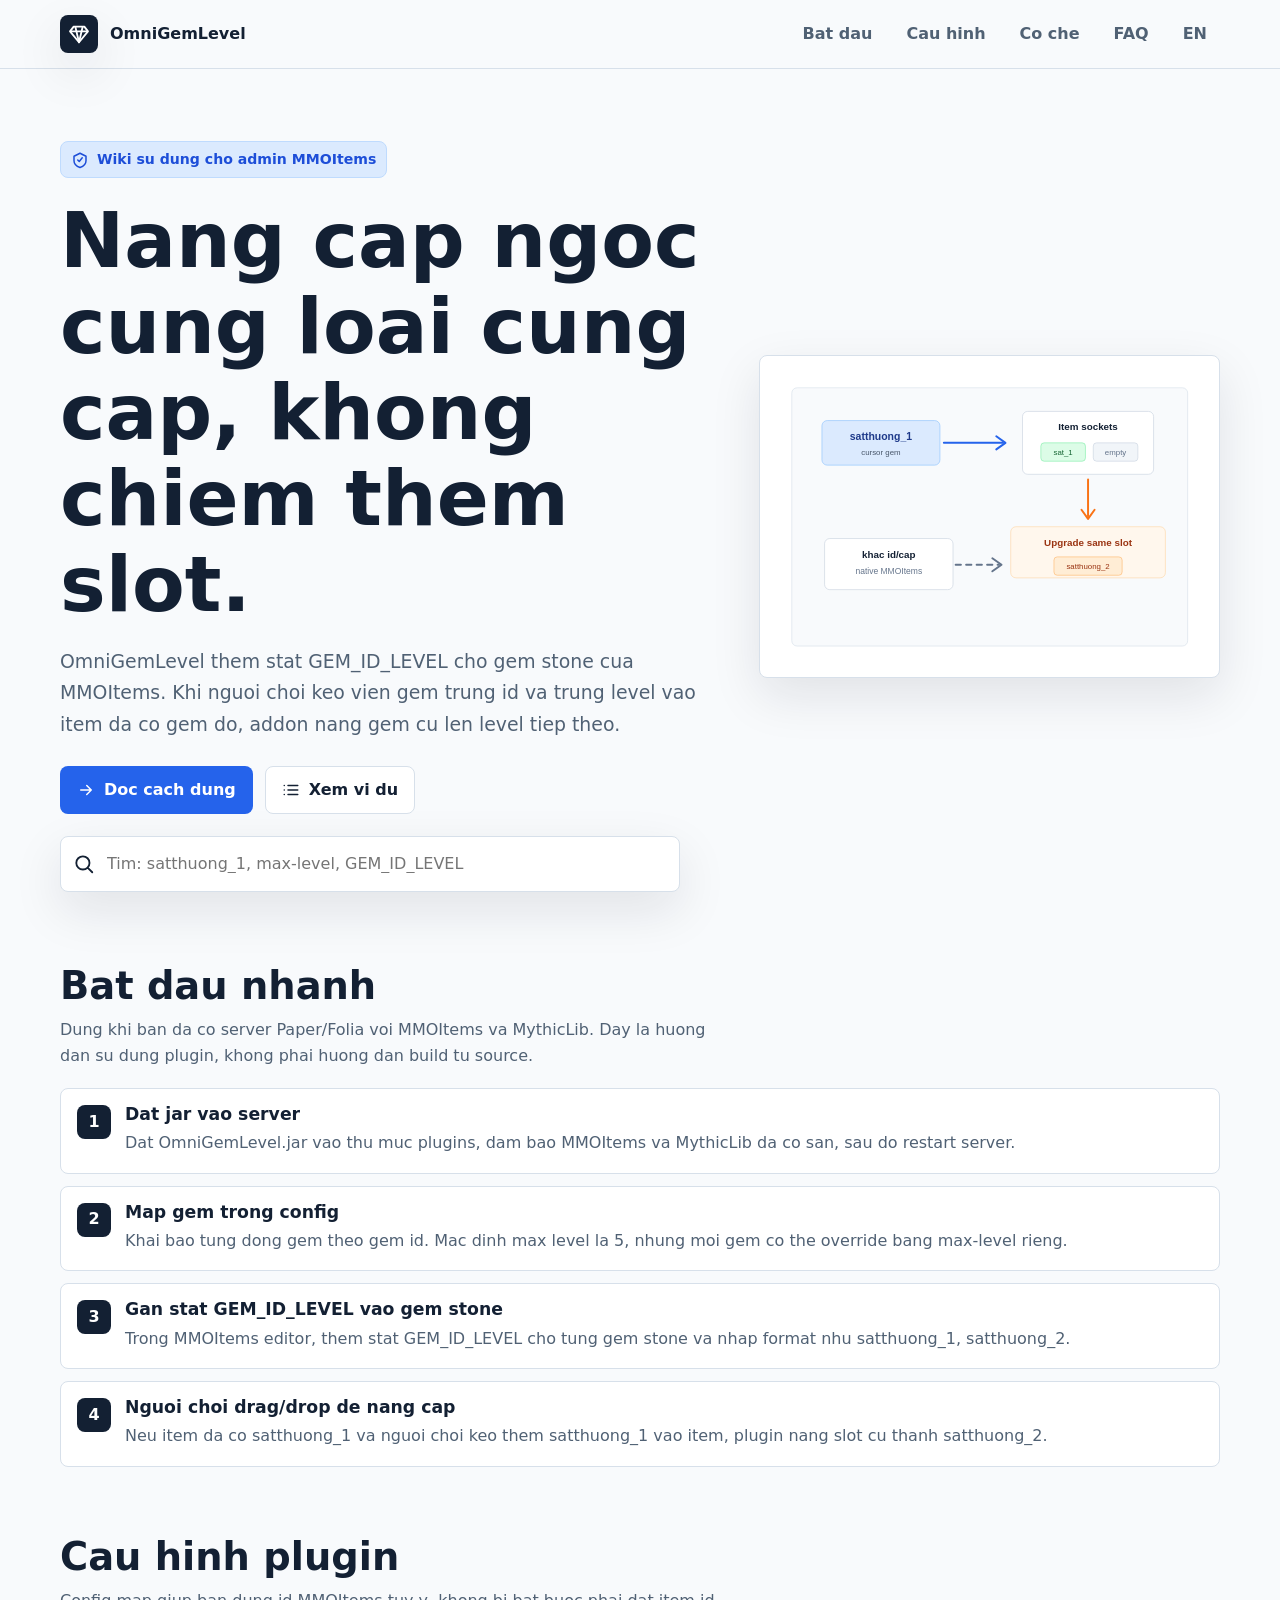
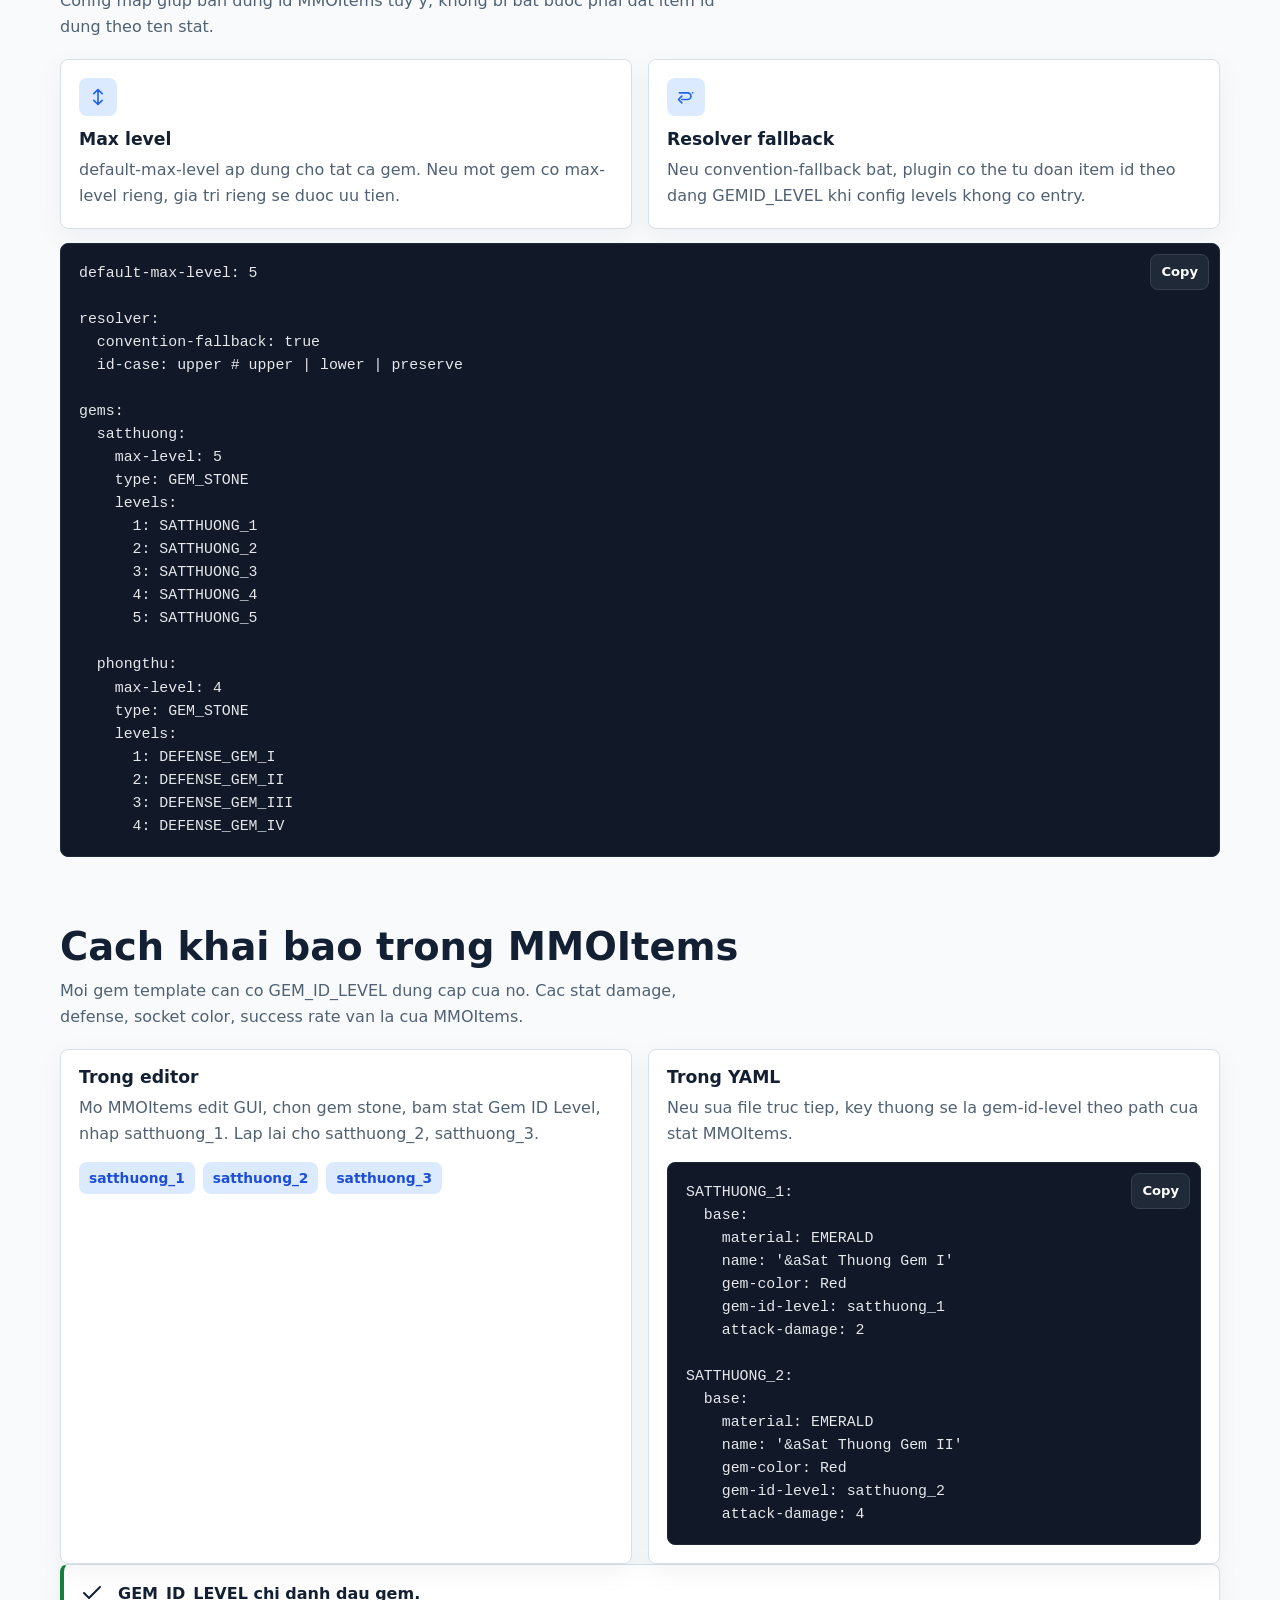
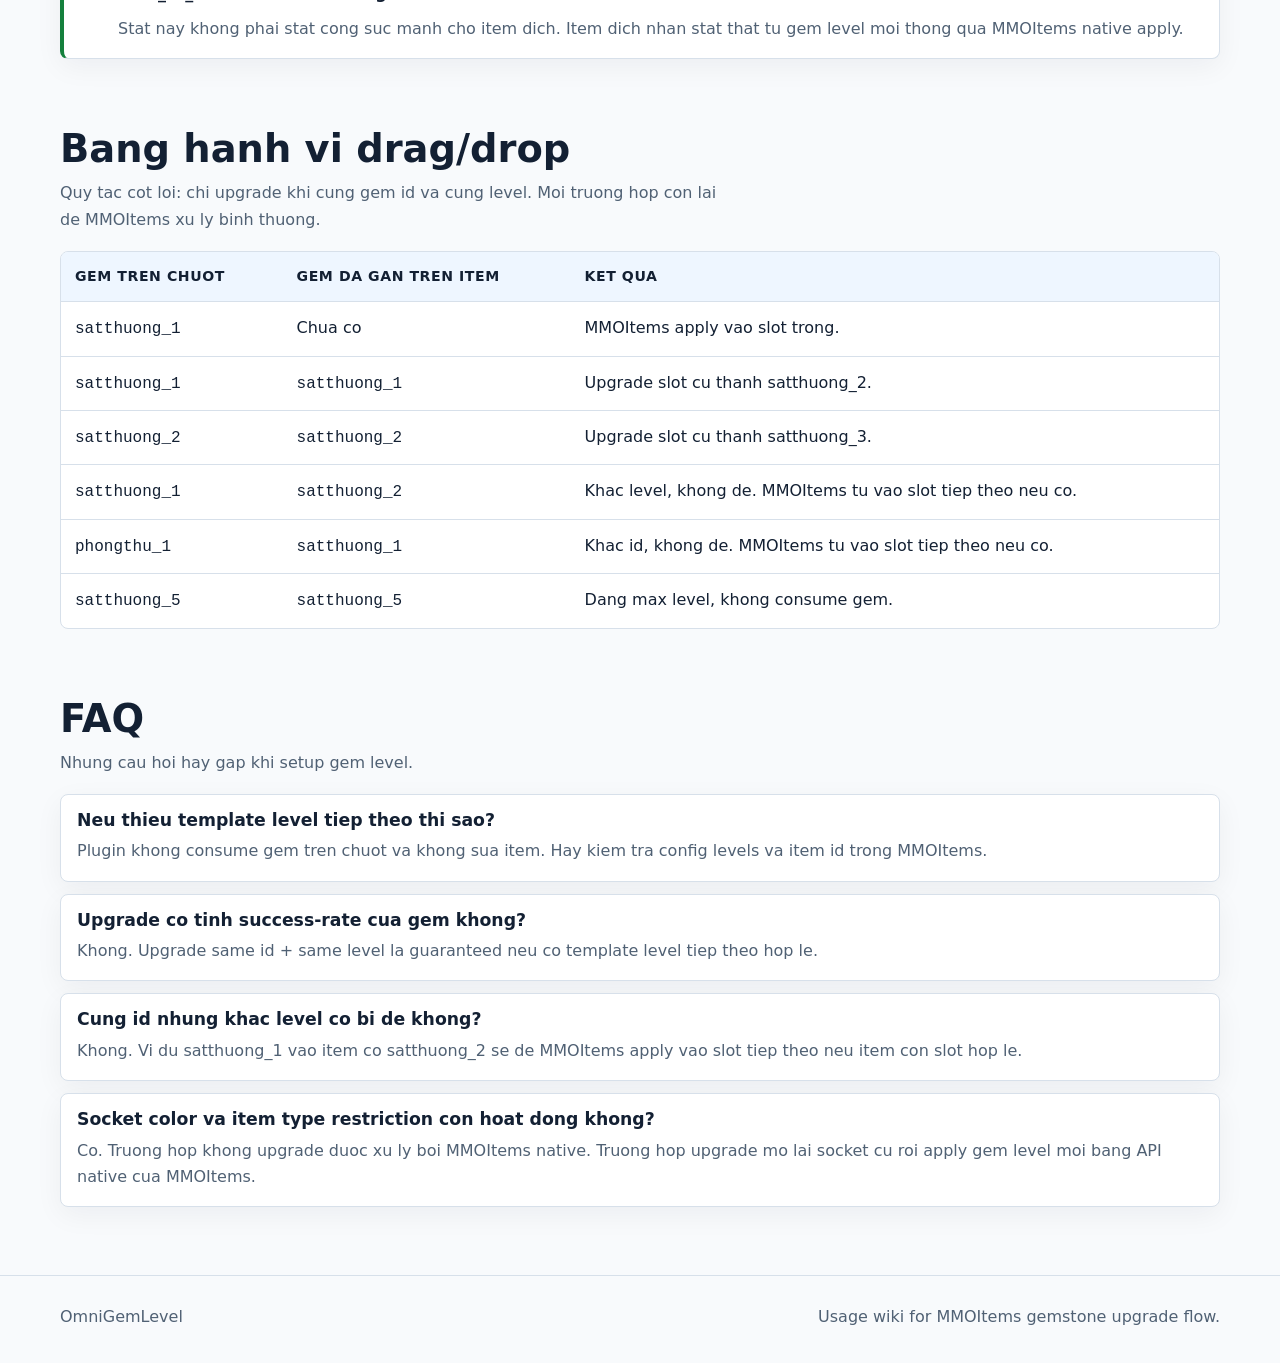
==== docs/index.html @ 292bdfc4 "feat: add omnigemlevel plugin wiki" ====
<!doctype html>
<html lang="vi">
<head>
  <meta charset="utf-8">
  <meta name="viewport" content="width=device-width, initial-scale=1">
  <title>OmniGemLevel Wiki</title>
  <meta name="description" content="Usage wiki for OmniGemLevel, an MMOItems gemstone level upgrade addon.">
  <style>
    :root {
      color-scheme: light;
      --bg: #f8fafc;
      --panel: #ffffff;
      --panel-soft: #eef6ff;
      --ink: #132033;
      --muted: #506174;
      --line: #d7e0ea;
      --primary: #2563eb;
      --primary-soft: #dbeafe;
      --accent: #f97316;
      --ok: #15803d;
      --warn: #b45309;
      --code-bg: #111827;
      --code-ink: #e5e7eb;
      --shadow: 0 18px 50px rgba(15, 23, 42, 0.10);
      --radius: 8px;
    }

    * {
      box-sizing: border-box;
    }

    html {
      scroll-behavior: smooth;
    }

    body {
      margin: 0;
      background: var(--bg);
      color: var(--ink);
      font-family: "Segoe UI", "Noto Sans", system-ui, -apple-system, sans-serif;
      font-size: 16px;
      line-height: 1.65;
    }

    a {
      color: var(--primary);
      text-decoration-thickness: 1px;
      text-underline-offset: 3px;
    }

    button,
    input {
      font: inherit;
    }

    button {
      cursor: pointer;
    }

    .skip-link {
      position: absolute;
      left: 16px;
      top: -80px;
      z-index: 10;
      padding: 10px 14px;
      border-radius: var(--radius);
      background: var(--ink);
      color: #fff;
      transition: top 180ms ease;
    }

    .skip-link:focus {
      top: 16px;
    }

    .shell {
      width: min(1160px, calc(100% - 32px));
      margin: 0 auto;
    }

    .topbar {
      position: sticky;
      top: 0;
      z-index: 5;
      background: rgba(248, 250, 252, 0.94);
      border-bottom: 1px solid var(--line);
      backdrop-filter: blur(12px);
    }

    .topbar-inner {
      min-height: 68px;
      display: flex;
      align-items: center;
      justify-content: space-between;
      gap: 16px;
    }

    .brand {
      display: inline-flex;
      align-items: center;
      gap: 12px;
      min-width: 0;
      font-weight: 800;
      letter-spacing: 0;
      color: var(--ink);
      text-decoration: none;
    }

    .brand-mark {
      width: 38px;
      height: 38px;
      border-radius: var(--radius);
      background: var(--ink);
      color: #fff;
      display: grid;
      place-items: center;
      box-shadow: var(--shadow);
      flex: 0 0 auto;
    }

    .brand span:last-child {
      white-space: nowrap;
      overflow: hidden;
      text-overflow: ellipsis;
    }

    .nav {
      display: flex;
      align-items: center;
      gap: 8px;
      flex-wrap: wrap;
      justify-content: flex-end;
    }

    .nav a,
    .lang-button {
      min-height: 44px;
      border: 1px solid transparent;
      border-radius: var(--radius);
      padding: 9px 12px;
      background: transparent;
      color: var(--muted);
      text-decoration: none;
      font-weight: 650;
      transition: background 180ms ease, border-color 180ms ease, color 180ms ease;
    }

    .nav a:hover,
    .lang-button:hover,
    .nav a:focus-visible,
    .lang-button:focus-visible {
      background: var(--primary-soft);
      border-color: #bfdbfe;
      color: var(--primary);
      outline: none;
    }

    .hero {
      padding: 72px 0 38px;
    }

    .hero-grid {
      display: grid;
      grid-template-columns: minmax(0, 1.04fr) minmax(310px, 0.72fr);
      gap: 32px;
      align-items: center;
    }

    .eyebrow {
      display: inline-flex;
      align-items: center;
      gap: 8px;
      padding: 6px 10px;
      border: 1px solid #bfdbfe;
      border-radius: var(--radius);
      background: var(--primary-soft);
      color: #1d4ed8;
      font-size: 0.88rem;
      font-weight: 750;
    }

    h1,
    h2,
    h3 {
      line-height: 1.12;
      margin: 0;
      letter-spacing: 0;
    }

    h1 {
      margin-top: 20px;
      max-width: 800px;
      font-size: clamp(2.4rem, 6vw, 5.6rem);
    }

    h2 {
      font-size: clamp(1.8rem, 3vw, 2.7rem);
    }

    h3 {
      font-size: 1.08rem;
    }

    .hero-copy {
      max-width: 700px;
      margin: 18px 0 0;
      color: var(--muted);
      font-size: clamp(1rem, 2vw, 1.18rem);
    }

    .hero-actions {
      display: flex;
      flex-wrap: wrap;
      gap: 12px;
      margin-top: 26px;
    }

    .button {
      min-height: 46px;
      display: inline-flex;
      align-items: center;
      justify-content: center;
      gap: 9px;
      padding: 10px 16px;
      border-radius: var(--radius);
      border: 1px solid transparent;
      font-weight: 800;
      text-decoration: none;
      transition: transform 180ms ease, border-color 180ms ease, background 180ms ease;
    }

    .button:hover,
    .button:focus-visible {
      transform: translateY(-1px);
      outline: none;
    }

    .button.primary {
      background: var(--primary);
      color: #fff;
    }

    .button.secondary {
      background: #fff;
      color: var(--ink);
      border-color: var(--line);
    }

    .visual-card {
      background: var(--panel);
      border: 1px solid var(--line);
      border-radius: var(--radius);
      box-shadow: var(--shadow);
      padding: 20px;
    }

    .diagram {
      width: 100%;
      height: auto;
      display: block;
    }

    .section {
      padding: 34px 0;
      scroll-margin-top: 92px;
    }

    .section-head {
      display: flex;
      justify-content: space-between;
      align-items: end;
      gap: 18px;
      margin-bottom: 18px;
    }

    .section-head p {
      max-width: 680px;
      margin: 10px 0 0;
      color: var(--muted);
    }

    .grid {
      display: grid;
      gap: 16px;
    }

    .grid.three {
      grid-template-columns: repeat(3, minmax(0, 1fr));
    }

    .grid.two {
      grid-template-columns: repeat(2, minmax(0, 1fr));
    }

    .card,
    .notice,
    .faq-item {
      background: var(--panel);
      border: 1px solid var(--line);
      border-radius: var(--radius);
      box-shadow: 0 8px 28px rgba(15, 23, 42, 0.05);
    }

    .card {
      padding: 18px;
    }

    .card .icon {
      width: 38px;
      height: 38px;
      border-radius: var(--radius);
      display: grid;
      place-items: center;
      background: var(--primary-soft);
      color: var(--primary);
      margin-bottom: 14px;
    }

    .card p,
    .faq-item p,
    .notice p {
      color: var(--muted);
      margin: 8px 0 0;
    }

    .notice {
      display: grid;
      grid-template-columns: auto 1fr;
      gap: 14px;
      padding: 16px;
      border-left: 4px solid var(--accent);
    }

    .notice.ok {
      border-left-color: var(--ok);
    }

    .code-block {
      position: relative;
      margin: 14px 0 0;
      border-radius: var(--radius);
      overflow: hidden;
      background: var(--code-bg);
      color: var(--code-ink);
      border: 1px solid #1f2937;
    }

    pre {
      margin: 0;
      padding: 18px;
      overflow: auto;
      font-size: 0.93rem;
      line-height: 1.55;
      tab-size: 2;
    }

    code {
      font-family: "Cascadia Code", "Consolas", monospace;
    }

    .copy-button {
      position: absolute;
      top: 10px;
      right: 10px;
      min-height: 36px;
      border: 1px solid #374151;
      border-radius: var(--radius);
      padding: 6px 10px;
      background: #1f2937;
      color: #fff;
      font-size: 0.82rem;
      font-weight: 750;
    }

    .steps {
      counter-reset: step;
      display: grid;
      gap: 12px;
    }

    .step {
      display: grid;
      grid-template-columns: auto 1fr;
      gap: 14px;
      padding: 16px;
      background: var(--panel);
      border: 1px solid var(--line);
      border-radius: var(--radius);
    }

    .step::before {
      counter-increment: step;
      content: counter(step);
      width: 34px;
      height: 34px;
      border-radius: var(--radius);
      display: grid;
      place-items: center;
      background: var(--ink);
      color: #fff;
      font-weight: 850;
    }

    .step p {
      margin: 6px 0 0;
      color: var(--muted);
    }

    .table-wrap {
      overflow-x: auto;
      border: 1px solid var(--line);
      border-radius: var(--radius);
      background: var(--panel);
    }

    table {
      width: 100%;
      border-collapse: collapse;
      min-width: 720px;
    }

    th,
    td {
      padding: 13px 14px;
      border-bottom: 1px solid var(--line);
      text-align: left;
      vertical-align: top;
    }

    th {
      background: var(--panel-soft);
      color: var(--ink);
      font-size: 0.88rem;
      text-transform: uppercase;
      letter-spacing: 0.04em;
    }

    tr:last-child td {
      border-bottom: 0;
    }

    .search-box {
      display: grid;
      grid-template-columns: auto 1fr;
      gap: 10px;
      align-items: center;
      background: var(--panel);
      border: 1px solid var(--line);
      border-radius: var(--radius);
      padding: 10px 12px;
      box-shadow: var(--shadow);
      margin-top: 22px;
      max-width: 620px;
    }

    .search-box input {
      width: 100%;
      border: 0;
      outline: none;
      min-height: 34px;
      color: var(--ink);
      background: transparent;
    }

    .faq-list {
      display: grid;
      gap: 12px;
    }

    .faq-item {
      padding: 16px;
    }

    .faq-item[hidden],
    .search-empty[hidden] {
      display: none;
    }

    .pill-row {
      display: flex;
      flex-wrap: wrap;
      gap: 8px;
      margin-top: 14px;
    }

    .pill {
      display: inline-flex;
      min-height: 32px;
      align-items: center;
      padding: 5px 10px;
      border-radius: var(--radius);
      background: var(--primary-soft);
      color: #1d4ed8;
      font-size: 0.86rem;
      font-weight: 750;
    }

    .footer {
      margin-top: 34px;
      padding: 28px 0 38px;
      color: var(--muted);
      border-top: 1px solid var(--line);
    }

    .footer-inner {
      display: flex;
      align-items: center;
      justify-content: space-between;
      gap: 16px;
      flex-wrap: wrap;
    }

    svg {
      flex: 0 0 auto;
    }

    @media (max-width: 900px) {
      .hero-grid,
      .grid.three,
      .grid.two {
        grid-template-columns: 1fr;
      }

      .topbar-inner {
        align-items: flex-start;
        flex-direction: column;
        padding: 14px 0;
      }

      .nav {
        justify-content: flex-start;
      }

      .hero {
        padding-top: 42px;
      }
    }

    @media (max-width: 560px) {
      .shell {
        width: min(100% - 22px, 1160px);
      }

      .nav a,
      .lang-button {
        padding: 8px 10px;
      }

      .hero-actions {
        flex-direction: column;
      }

      .button {
        width: 100%;
      }
    }

    @media (prefers-reduced-motion: reduce) {
      *,
      *::before,
      *::after {
        animation-duration: 0.01ms !important;
        animation-iteration-count: 1 !important;
        scroll-behavior: auto !important;
        transition-duration: 0.01ms !important;
      }
    }
  </style>
</head>
<body>
  <a href="#content" class="skip-link" data-i18n="skip">Bo qua dieu huong</a>

  <header class="topbar">
    <div class="shell topbar-inner">
      <a class="brand" href="#top" aria-label="OmniGemLevel home">
        <span class="brand-mark" aria-hidden="true">
          <svg width="22" height="22" viewBox="0 0 24 24" role="img" aria-label="Gem icon">
            <path d="M6.2 4h11.6l4 5.2L12 21 2.2 9.2 6.2 4Z" fill="none" stroke="currentColor" stroke-width="2" stroke-linejoin="round"/>
            <path d="M2.5 9.2h19M8 4l4 17 4-17" fill="none" stroke="currentColor" stroke-width="2" stroke-linejoin="round"/>
          </svg>
        </span>
        <span>OmniGemLevel</span>
      </a>
      <nav class="nav" aria-label="Primary">
        <a href="#quick-start" data-i18n="nav_quick">Bat dau</a>
        <a href="#config" data-i18n="nav_config">Cau hinh</a>
        <a href="#behavior" data-i18n="nav_behavior">Co che</a>
        <a href="#faq" data-i18n="nav_faq">FAQ</a>
        <button class="lang-button" type="button" id="langToggle" aria-label="Switch language">EN</button>
      </nav>
    </div>
  </header>

  <main id="content">
    <section class="hero" id="top">
      <div class="shell hero-grid">
        <div>
          <span class="eyebrow">
            <svg width="18" height="18" viewBox="0 0 24 24" aria-hidden="true">
              <path d="M12 3 4 7v6c0 5 3.5 7.5 8 9 4.5-1.5 8-4 8-9V7l-8-4Z" fill="none" stroke="currentColor" stroke-width="2" stroke-linejoin="round"/>
              <path d="m9 12 2 2 4-5" fill="none" stroke="currentColor" stroke-width="2" stroke-linecap="round" stroke-linejoin="round"/>
            </svg>
            <span data-i18n="eyebrow">Wiki su dung cho admin MMOItems</span>
          </span>
          <h1 data-i18n="hero_title">Nang cap ngoc cung loai cung cap, khong chiem them slot.</h1>
          <p class="hero-copy" data-i18n="hero_copy">OmniGemLevel them stat GEM_ID_LEVEL cho gem stone cua MMOItems. Khi nguoi choi keo vien gem trung id va trung level vao item da co gem do, addon nang gem cu len level tiep theo.</p>
          <div class="hero-actions">
            <a class="button primary" href="#quick-start">
              <svg width="18" height="18" viewBox="0 0 24 24" aria-hidden="true">
                <path d="M5 12h14M13 6l6 6-6 6" fill="none" stroke="currentColor" stroke-width="2" stroke-linecap="round" stroke-linejoin="round"/>
              </svg>
              <span data-i18n="cta_start">Doc cach dung</span>
            </a>
            <a class="button secondary" href="#examples">
              <svg width="18" height="18" viewBox="0 0 24 24" aria-hidden="true">
                <path d="M8 6h13M8 12h13M8 18h13M3 6h.01M3 12h.01M3 18h.01" fill="none" stroke="currentColor" stroke-width="2" stroke-linecap="round"/>
              </svg>
              <span data-i18n="cta_examples">Xem vi du</span>
            </a>
          </div>
          <label class="search-box" for="wikiSearch">
            <svg width="22" height="22" viewBox="0 0 24 24" aria-hidden="true">
              <path d="m21 21-4.3-4.3M10.8 18a7.2 7.2 0 1 1 0-14.4 7.2 7.2 0 0 1 0 14.4Z" fill="none" stroke="currentColor" stroke-width="2" stroke-linecap="round"/>
            </svg>
            <input id="wikiSearch" type="search" data-i18n-placeholder="search_placeholder" placeholder="Tim: satthuong_1, max-level, GEM_ID_LEVEL">
          </label>
        </div>
        <div class="visual-card" aria-label="Gem upgrade flow diagram">
          <svg class="diagram" viewBox="0 0 640 430" role="img" aria-labelledby="diagramTitle diagramDesc">
            <title id="diagramTitle">OmniGemLevel upgrade flow</title>
            <desc id="diagramDesc">A diagram showing same gem level upgrade and different gem occupying another socket.</desc>
            <rect x="18" y="18" width="604" height="394" rx="8" fill="#f8fafc" stroke="#d7e0ea"/>
            <rect x="64" y="68" width="180" height="68" rx="8" fill="#dbeafe" stroke="#93c5fd"/>
            <text x="154" y="98" text-anchor="middle" fill="#1e3a8a" font-family="Segoe UI, sans-serif" font-size="16" font-weight="700">satthuong_1</text>
            <text x="154" y="120" text-anchor="middle" fill="#475569" font-family="Segoe UI, sans-serif" font-size="12">cursor gem</text>
            <path d="M250 102h90" stroke="#2563eb" stroke-width="3" stroke-linecap="round"/>
            <path d="m330 92 14 10-14 10" fill="none" stroke="#2563eb" stroke-width="3" stroke-linecap="round" stroke-linejoin="round"/>
            <rect x="370" y="54" width="200" height="96" rx="8" fill="#fff" stroke="#cbd5e1"/>
            <text x="470" y="82" text-anchor="middle" fill="#132033" font-family="Segoe UI, sans-serif" font-size="15" font-weight="700">Item sockets</text>
            <rect x="398" y="102" width="68" height="28" rx="5" fill="#dcfce7" stroke="#86efac"/>
            <text x="432" y="121" text-anchor="middle" fill="#166534" font-family="Segoe UI, sans-serif" font-size="12">sat_1</text>
            <rect x="478" y="102" width="68" height="28" rx="5" fill="#f1f5f9" stroke="#cbd5e1"/>
            <text x="512" y="121" text-anchor="middle" fill="#64748b" font-family="Segoe UI, sans-serif" font-size="12">empty</text>
            <path d="M470 158v56" stroke="#f97316" stroke-width="3" stroke-linecap="round"/>
            <path d="m460 204 10 14 10-14" fill="none" stroke="#f97316" stroke-width="3" stroke-linecap="round" stroke-linejoin="round"/>
            <rect x="352" y="230" width="236" height="78" rx="8" fill="#fff7ed" stroke="#fed7aa"/>
            <text x="470" y="260" text-anchor="middle" fill="#9a3412" font-family="Segoe UI, sans-serif" font-size="15" font-weight="700">Upgrade same slot</text>
            <rect x="418" y="276" width="104" height="28" rx="5" fill="#ffedd5" stroke="#fdba74"/>
            <text x="470" y="295" text-anchor="middle" fill="#9a3412" font-family="Segoe UI, sans-serif" font-size="12">satthuong_2</text>
            <rect x="68" y="248" width="196" height="78" rx="8" fill="#fff" stroke="#cbd5e1"/>
            <text x="166" y="278" text-anchor="middle" fill="#132033" font-family="Segoe UI, sans-serif" font-size="15" font-weight="700">khac id/cap</text>
            <text x="166" y="302" text-anchor="middle" fill="#64748b" font-family="Segoe UI, sans-serif" font-size="13">native MMOItems</text>
            <path d="M268 288h66" stroke="#64748b" stroke-width="3" stroke-linecap="round" stroke-dasharray="8 8"/>
            <path d="m324 278 14 10-14 10" fill="none" stroke="#64748b" stroke-width="3" stroke-linecap="round" stroke-linejoin="round"/>
          </svg>
        </div>
      </div>
    </section>

    <section class="section" id="quick-start">
      <div class="shell">
        <div class="section-head">
          <div>
            <h2 data-i18n="quick_title">Bat dau nhanh</h2>
            <p data-i18n="quick_copy">Dung khi ban da co server Paper/Folia voi MMOItems va MythicLib. Day la huong dan su dung plugin, khong phai huong dan build tu source.</p>
          </div>
        </div>
        <div class="steps">
          <div class="step search-item" data-search="install jar plugin plugins folder mmoitems mythiclib restart">
            <div>
              <h3 data-i18n="step_1_title">Dat jar vao server</h3>
              <p data-i18n="step_1_copy">Dat OmniGemLevel.jar vao thu muc plugins, dam bao MMOItems va MythicLib da co san, sau do restart server.</p>
            </div>
          </div>
          <div class="step search-item" data-search="configure config max level map satthuong levels">
            <div>
              <h3 data-i18n="step_2_title">Map gem trong config</h3>
              <p data-i18n="step_2_copy">Khai bao tung dong gem theo gem id. Mac dinh max level la 5, nhung moi gem co the override bang max-level rieng.</p>
            </div>
          </div>
          <div class="step search-item" data-search="mmoitems edit gem_id_level stat satthuong_1">
            <div>
              <h3 data-i18n="step_3_title">Gan stat GEM_ID_LEVEL vao gem stone</h3>
              <p data-i18n="step_3_copy">Trong MMOItems editor, them stat GEM_ID_LEVEL cho tung gem stone va nhap format nhu satthuong_1, satthuong_2.</p>
            </div>
          </div>
          <div class="step search-item" data-search="drag drop upgrade same id same level slot">
            <div>
              <h3 data-i18n="step_4_title">Nguoi choi drag/drop de nang cap</h3>
              <p data-i18n="step_4_copy">Neu item da co satthuong_1 va nguoi choi keo them satthuong_1 vao item, plugin nang slot cu thanh satthuong_2.</p>
            </div>
          </div>
        </div>
      </div>
    </section>

    <section class="section" id="config">
      <div class="shell">
        <div class="section-head">
          <div>
            <h2 data-i18n="config_title">Cau hinh plugin</h2>
            <p data-i18n="config_copy">Config map giup ban dung id MMOItems tuy y, khong bi bat buoc phai dat item id dung theo ten stat.</p>
          </div>
        </div>
        <div class="grid two">
          <div class="card search-item" data-search="default max level max-level override">
            <span class="icon" aria-hidden="true">
              <svg width="20" height="20" viewBox="0 0 24 24">
                <path d="M12 3v18M7 8l5-5 5 5M7 16l5 5 5-5" fill="none" stroke="currentColor" stroke-width="2" stroke-linecap="round" stroke-linejoin="round"/>
              </svg>
            </span>
            <h3 data-i18n="config_card_1_title">Max level</h3>
            <p data-i18n="config_card_1_copy">default-max-level ap dung cho tat ca gem. Neu mot gem co max-level rieng, gia tri rieng se duoc uu tien.</p>
          </div>
          <div class="card search-item" data-search="resolver convention fallback id-case upper lower preserve">
            <span class="icon" aria-hidden="true">
              <svg width="20" height="20" viewBox="0 0 24 24">
                <path d="M4 7h10a4 4 0 0 1 0 8H7M7 11l-4 4 4 4M20 7h.01" fill="none" stroke="currentColor" stroke-width="2" stroke-linecap="round" stroke-linejoin="round"/>
              </svg>
            </span>
            <h3 data-i18n="config_card_2_title">Resolver fallback</h3>
            <p data-i18n="config_card_2_copy">Neu convention-fallback bat, plugin co the tu doan item id theo dang GEMID_LEVEL khi config levels khong co entry.</p>
          </div>
        </div>
        <div class="code-block" id="examples">
          <button class="copy-button" type="button" data-copy="configExample" data-i18n="copy">Copy</button>
          <pre><code id="configExample">default-max-level: 5

resolver:
  convention-fallback: true
  id-case: upper # upper | lower | preserve

gems:
  satthuong:
    max-level: 5
    type: GEM_STONE
    levels:
      1: SATTHUONG_1
      2: SATTHUONG_2
      3: SATTHUONG_3
      4: SATTHUONG_4
      5: SATTHUONG_5

  phongthu:
    max-level: 4
    type: GEM_STONE
    levels:
      1: DEFENSE_GEM_I
      2: DEFENSE_GEM_II
      3: DEFENSE_GEM_III
      4: DEFENSE_GEM_IV</code></pre>
        </div>
      </div>
    </section>

    <section class="section" id="mmoitems">
      <div class="shell">
        <div class="section-head">
          <div>
            <h2 data-i18n="mi_title">Cach khai bao trong MMOItems</h2>
            <p data-i18n="mi_copy">Moi gem template can co GEM_ID_LEVEL dung cap cua no. Cac stat damage, defense, socket color, success rate van la cua MMOItems.</p>
          </div>
        </div>
        <div class="grid two">
          <div class="card search-item" data-search="gem_id_level mmoitems editor satthuong_1">
            <h3 data-i18n="mi_editor_title">Trong editor</h3>
            <p data-i18n="mi_editor_copy">Mo MMOItems edit GUI, chon gem stone, bam stat Gem ID Level, nhap satthuong_1. Lap lai cho satthuong_2, satthuong_3.</p>
            <div class="pill-row">
              <span class="pill">satthuong_1</span>
              <span class="pill">satthuong_2</span>
              <span class="pill">satthuong_3</span>
            </div>
          </div>
          <div class="card search-item" data-search="yaml gem-id-level examples">
            <h3 data-i18n="mi_yaml_title">Trong YAML</h3>
            <p data-i18n="mi_yaml_copy">Neu sua file truc tiep, key thuong se la gem-id-level theo path cua stat MMOItems.</p>
            <div class="code-block">
              <button class="copy-button" type="button" data-copy="yamlExample" data-i18n="copy">Copy</button>
              <pre><code id="yamlExample">SATTHUONG_1:
  base:
    material: EMERALD
    name: '&aSat Thuong Gem I'
    gem-color: Red
    gem-id-level: satthuong_1
    attack-damage: 2

SATTHUONG_2:
  base:
    material: EMERALD
    name: '&aSat Thuong Gem II'
    gem-color: Red
    gem-id-level: satthuong_2
    attack-damage: 4</code></pre>
            </div>
          </div>
        </div>
        <div class="notice ok search-item" data-search="gemstonestat not merge gem_id_level target item">
          <svg width="24" height="24" viewBox="0 0 24 24" aria-hidden="true">
            <path d="M20 6 9 17l-5-5" fill="none" stroke="currentColor" stroke-width="2" stroke-linecap="round" stroke-linejoin="round"/>
          </svg>
          <div>
            <strong data-i18n="mi_notice_title">GEM_ID_LEVEL chi danh dau gem.</strong>
            <p data-i18n="mi_notice_copy">Stat nay khong phai stat cong suc manh cho item dich. Item dich nhan stat that tu gem level moi thong qua MMOItems native apply.</p>
          </div>
        </div>
      </div>
    </section>

    <section class="section" id="behavior">
      <div class="shell">
        <div class="section-head">
          <div>
            <h2 data-i18n="behavior_title">Bang hanh vi drag/drop</h2>
            <p data-i18n="behavior_copy">Quy tac cot loi: chi upgrade khi cung gem id va cung level. Moi truong hop con lai de MMOItems xu ly binh thuong.</p>
          </div>
        </div>
        <div class="table-wrap search-item" data-search="behavior matrix same id same level different level different id">
          <table>
            <thead>
              <tr>
                <th data-i18n="table_cursor">Gem tren chuot</th>
                <th data-i18n="table_target">Gem da gan tren item</th>
                <th data-i18n="table_result">Ket qua</th>
              </tr>
            </thead>
            <tbody>
              <tr>
                <td><code>satthuong_1</code></td>
                <td data-i18n="table_empty">Chua co</td>
                <td data-i18n="table_native">MMOItems apply vao slot trong.</td>
              </tr>
              <tr>
                <td><code>satthuong_1</code></td>
                <td><code>satthuong_1</code></td>
                <td data-i18n="table_upgrade_2">Upgrade slot cu thanh satthuong_2.</td>
              </tr>
              <tr>
                <td><code>satthuong_2</code></td>
                <td><code>satthuong_2</code></td>
                <td data-i18n="table_upgrade_3">Upgrade slot cu thanh satthuong_3.</td>
              </tr>
              <tr>
                <td><code>satthuong_1</code></td>
                <td><code>satthuong_2</code></td>
                <td data-i18n="table_next_slot">Khac level, khong de. MMOItems tu vao slot tiep theo neu co.</td>
              </tr>
              <tr>
                <td><code>phongthu_1</code></td>
                <td><code>satthuong_1</code></td>
                <td data-i18n="table_diff_id">Khac id, khong de. MMOItems tu vao slot tiep theo neu co.</td>
              </tr>
              <tr>
                <td><code>satthuong_5</code></td>
                <td><code>satthuong_5</code></td>
                <td data-i18n="table_max">Dang max level, khong consume gem.</td>
              </tr>
            </tbody>
          </table>
        </div>
      </div>
    </section>

    <section class="section" id="faq">
      <div class="shell">
        <div class="section-head">
          <div>
            <h2 data-i18n="faq_title">FAQ</h2>
            <p data-i18n="faq_copy">Nhung cau hoi hay gap khi setup gem level.</p>
          </div>
        </div>
        <div class="faq-list" id="faqList">
          <article class="faq-item search-item" data-search="does it consume gem max missing template">
            <h3 data-i18n="faq_1_q">Neu thieu template level tiep theo thi sao?</h3>
            <p data-i18n="faq_1_a">Plugin khong consume gem tren chuot va khong sua item. Hay kiem tra config levels va item id trong MMOItems.</p>
          </article>
          <article class="faq-item search-item" data-search="success rate guaranteed upgrade">
            <h3 data-i18n="faq_2_q">Upgrade co tinh success-rate cua gem khong?</h3>
            <p data-i18n="faq_2_a">Khong. Upgrade same id + same level la guaranteed neu co template level tiep theo hop le.</p>
          </article>
          <article class="faq-item search-item" data-search="different level same id next slot">
            <h3 data-i18n="faq_3_q">Cung id nhung khac level co bi de khong?</h3>
            <p data-i18n="faq_3_a">Khong. Vi du satthuong_1 vao item co satthuong_2 se de MMOItems apply vao slot tiep theo neu item con slot hop le.</p>
          </article>
          <article class="faq-item search-item" data-search="socket color restrictions mmoitems native">
            <h3 data-i18n="faq_4_q">Socket color va item type restriction con hoat dong khong?</h3>
            <p data-i18n="faq_4_a">Co. Truong hop khong upgrade duoc xu ly boi MMOItems native. Truong hop upgrade mo lai socket cu roi apply gem level moi bang API native cua MMOItems.</p>
          </article>
        </div>
        <p class="search-empty" id="searchEmpty" hidden data-i18n="search_empty">Khong tim thay muc phu hop.</p>
      </div>
    </section>
  </main>

  <footer class="footer">
    <div class="shell footer-inner">
      <span>OmniGemLevel</span>
      <span data-i18n="footer_copy">Usage wiki for MMOItems gemstone upgrade flow.</span>
    </div>
  </footer>

  <script>
    const translations = {
      vi: {
        skip: "Bo qua dieu huong",
        nav_quick: "Bat dau",
        nav_config: "Cau hinh",
        nav_behavior: "Co che",
        nav_faq: "FAQ",
        eyebrow: "Wiki su dung cho admin MMOItems",
        hero_title: "Nang cap ngoc cung loai cung cap, khong chiem them slot.",
        hero_copy: "OmniGemLevel them stat GEM_ID_LEVEL cho gem stone cua MMOItems. Khi nguoi choi keo vien gem trung id va trung level vao item da co gem do, addon nang gem cu len level tiep theo.",
        cta_start: "Doc cach dung",
        cta_examples: "Xem vi du",
        search_placeholder: "Tim: satthuong_1, max-level, GEM_ID_LEVEL",
        quick_title: "Bat dau nhanh",
        quick_copy: "Dung khi ban da co server Paper/Folia voi MMOItems va MythicLib. Day la huong dan su dung plugin, khong phai huong dan build tu source.",
        step_1_title: "Dat jar vao server",
        step_1_copy: "Dat OmniGemLevel.jar vao thu muc plugins, dam bao MMOItems va MythicLib da co san, sau do restart server.",
        step_2_title: "Map gem trong config",
        step_2_copy: "Khai bao tung dong gem theo gem id. Mac dinh max level la 5, nhung moi gem co the override bang max-level rieng.",
        step_3_title: "Gan stat GEM_ID_LEVEL vao gem stone",
        step_3_copy: "Trong MMOItems editor, them stat GEM_ID_LEVEL cho tung gem stone va nhap format nhu satthuong_1, satthuong_2.",
        step_4_title: "Nguoi choi drag/drop de nang cap",
        step_4_copy: "Neu item da co satthuong_1 va nguoi choi keo them satthuong_1 vao item, plugin nang slot cu thanh satthuong_2.",
        config_title: "Cau hinh plugin",
        config_copy: "Config map giup ban dung id MMOItems tuy y, khong bi bat buoc phai dat item id dung theo ten stat.",
        config_card_1_title: "Max level",
        config_card_1_copy: "default-max-level ap dung cho tat ca gem. Neu mot gem co max-level rieng, gia tri rieng se duoc uu tien.",
        config_card_2_title: "Resolver fallback",
        config_card_2_copy: "Neu convention-fallback bat, plugin co the tu doan item id theo dang GEMID_LEVEL khi config levels khong co entry.",
        copy: "Copy",
        mi_title: "Cach khai bao trong MMOItems",
        mi_copy: "Moi gem template can co GEM_ID_LEVEL dung cap cua no. Cac stat damage, defense, socket color, success rate van la cua MMOItems.",
        mi_editor_title: "Trong editor",
        mi_editor_copy: "Mo MMOItems edit GUI, chon gem stone, bam stat Gem ID Level, nhap satthuong_1. Lap lai cho satthuong_2, satthuong_3.",
        mi_yaml_title: "Trong YAML",
        mi_yaml_copy: "Neu sua file truc tiep, key thuong se la gem-id-level theo path cua stat MMOItems.",
        mi_notice_title: "GEM_ID_LEVEL chi danh dau gem.",
        mi_notice_copy: "Stat nay khong phai stat cong suc manh cho item dich. Item dich nhan stat that tu gem level moi thong qua MMOItems native apply.",
        behavior_title: "Bang hanh vi drag/drop",
        behavior_copy: "Quy tac cot loi: chi upgrade khi cung gem id va cung level. Moi truong hop con lai de MMOItems xu ly binh thuong.",
        table_cursor: "Gem tren chuot",
        table_target: "Gem da gan tren item",
        table_result: "Ket qua",
        table_empty: "Chua co",
        table_native: "MMOItems apply vao slot trong.",
        table_upgrade_2: "Upgrade slot cu thanh satthuong_2.",
        table_upgrade_3: "Upgrade slot cu thanh satthuong_3.",
        table_next_slot: "Khac level, khong de. MMOItems tu vao slot tiep theo neu co.",
        table_diff_id: "Khac id, khong de. MMOItems tu vao slot tiep theo neu co.",
        table_max: "Dang max level, khong consume gem.",
        faq_title: "FAQ",
        faq_copy: "Nhung cau hoi hay gap khi setup gem level.",
        faq_1_q: "Neu thieu template level tiep theo thi sao?",
        faq_1_a: "Plugin khong consume gem tren chuot va khong sua item. Hay kiem tra config levels va item id trong MMOItems.",
        faq_2_q: "Upgrade co tinh success-rate cua gem khong?",
        faq_2_a: "Khong. Upgrade same id + same level la guaranteed neu co template level tiep theo hop le.",
        faq_3_q: "Cung id nhung khac level co bi de khong?",
        faq_3_a: "Khong. Vi du satthuong_1 vao item co satthuong_2 se de MMOItems apply vao slot tiep theo neu item con slot hop le.",
        faq_4_q: "Socket color va item type restriction con hoat dong khong?",
        faq_4_a: "Co. Truong hop khong upgrade duoc xu ly boi MMOItems native. Truong hop upgrade mo lai socket cu roi apply gem level moi bang API native cua MMOItems.",
        search_empty: "Khong tim thay muc phu hop.",
        footer_copy: "Usage wiki for MMOItems gemstone upgrade flow."
      },
      en: {
        skip: "Skip navigation",
        nav_quick: "Quick start",
        nav_config: "Config",
        nav_behavior: "Behavior",
        nav_faq: "FAQ",
        eyebrow: "Usage wiki for MMOItems admins",
        hero_title: "Upgrade same-id same-level gems without taking another slot.",
        hero_copy: "OmniGemLevel adds the GEM_ID_LEVEL stat to MMOItems gem stones. When a player drags a gem with the same id and same level onto an item already holding it, the addon upgrades the old gem to the next level.",
        cta_start: "Read usage",
        cta_examples: "View examples",
        search_placeholder: "Search: satthuong_1, max-level, GEM_ID_LEVEL",
        quick_title: "Quick start",
        quick_copy: "Use this after your Paper/Folia server already has MMOItems and MythicLib. This is a usage guide, not a source build guide.",
        step_1_title: "Place the jar on your server",
        step_1_copy: "Put OmniGemLevel.jar in the plugins folder, make sure MMOItems and MythicLib are installed, then restart the server.",
        step_2_title: "Map gems in config",
        step_2_copy: "Declare each gem line by gem id. The global max level defaults to 5, and each gem can override it with max-level.",
        step_3_title: "Add GEM_ID_LEVEL to gem stones",
        step_3_copy: "In the MMOItems editor, add Gem ID Level to each gem stone and enter values like satthuong_1, satthuong_2.",
        step_4_title: "Players drag/drop to upgrade",
        step_4_copy: "If an item already has satthuong_1 and the player drags another satthuong_1 onto it, the old slot becomes satthuong_2.",
        config_title: "Plugin config",
        config_copy: "The config map lets you use any MMOItems item id. Your item ids do not need to match the stat id.",
        config_card_1_title: "Max level",
        config_card_1_copy: "default-max-level applies to all gems. If a gem has its own max-level, that value wins.",
        config_card_2_title: "Resolver fallback",
        config_card_2_copy: "When convention-fallback is enabled, the plugin can infer item ids like GEMID_LEVEL when config levels has no entry.",
        copy: "Copy",
        mi_title: "MMOItems setup",
        mi_copy: "Each gem template needs GEM_ID_LEVEL for its own level. Damage, defense, socket color, and success rate remain normal MMOItems stats.",
        mi_editor_title: "In the editor",
        mi_editor_copy: "Open the MMOItems edit GUI, select the gem stone, click Gem ID Level, enter satthuong_1. Repeat for satthuong_2 and satthuong_3.",
        mi_yaml_title: "In YAML",
        mi_yaml_copy: "If you edit files directly, the key is usually gem-id-level because it follows the MMOItems stat path.",
        mi_notice_title: "GEM_ID_LEVEL only marks the gem.",
        mi_notice_copy: "This stat is not a power stat for the target item. The target receives real stats from the new level gem through MMOItems native apply.",
        behavior_title: "Drag/drop behavior",
        behavior_copy: "Core rule: upgrade only when gem id and level both match. All other cases are left to MMOItems native behavior.",
        table_cursor: "Cursor gem",
        table_target: "Applied gem on item",
        table_result: "Result",
        table_empty: "None",
        table_native: "MMOItems applies to an empty socket.",
        table_upgrade_2: "Upgrade the old slot to satthuong_2.",
        table_upgrade_3: "Upgrade the old slot to satthuong_3.",
        table_next_slot: "Different level, no overwrite. MMOItems uses the next slot if available.",
        table_diff_id: "Different id, no overwrite. MMOItems uses the next slot if available.",
        table_max: "Already max level, cursor gem is not consumed.",
        faq_title: "FAQ",
        faq_copy: "Common questions when setting up gem levels.",
        faq_1_q: "What happens if the next-level template is missing?",
        faq_1_a: "The plugin does not consume the cursor gem and does not change the item. Check config levels and the MMOItems item id.",
        faq_2_q: "Does upgrade use the gem success-rate?",
        faq_2_a: "No. Same-id same-level upgrade is guaranteed when the next-level template is valid.",
        faq_3_q: "Will same id but different level overwrite?",
        faq_3_a: "No. For example, satthuong_1 on an item with satthuong_2 is passed to MMOItems for the next valid socket.",
        faq_4_q: "Do socket color and item type restrictions still work?",
        faq_4_a: "Yes. Non-upgrade cases use MMOItems native handling. Upgrade cases reopen the old socket and apply the next-level gem through MMOItems native API.",
        search_empty: "No matching section found.",
        footer_copy: "Usage wiki for MMOItems gemstone upgrade flow."
      }
    };

    let currentLang = localStorage.getItem("omniGemLevelLang") || "vi";

    function applyLanguage(lang) {
      currentLang = lang;
      localStorage.setItem("omniGemLevelLang", lang);
      document.documentElement.lang = lang;
      document.querySelectorAll("[data-i18n]").forEach((node) => {
        const key = node.getAttribute("data-i18n");
        if (translations[lang][key]) node.textContent = translations[lang][key];
      });
      document.querySelectorAll("[data-i18n-placeholder]").forEach((node) => {
        const key = node.getAttribute("data-i18n-placeholder");
        if (translations[lang][key]) node.setAttribute("placeholder", translations[lang][key]);
      });
      document.getElementById("langToggle").textContent = lang === "vi" ? "EN" : "VI";
      filterSearch();
    }

    function filterSearch() {
      const input = document.getElementById("wikiSearch");
      const query = input.value.trim().toLowerCase();
      const items = Array.from(document.querySelectorAll(".search-item"));
      let visible = 0;

      items.forEach((item) => {
        const haystack = `${item.textContent} ${item.dataset.search || ""}`.toLowerCase();
        const match = !query || haystack.includes(query);
        item.hidden = !match;
        if (match) visible += 1;
      });

      document.getElementById("searchEmpty").hidden = visible !== 0;
    }

    document.getElementById("langToggle").addEventListener("click", () => {
      applyLanguage(currentLang === "vi" ? "en" : "vi");
    });

    document.getElementById("wikiSearch").addEventListener("input", filterSearch);

    document.querySelectorAll("[data-copy]").forEach((button) => {
      button.addEventListener("click", async () => {
        const id = button.getAttribute("data-copy");
        const source = document.getElementById(id);
        if (!source) return;
        await navigator.clipboard.writeText(source.textContent);
        const oldLabel = button.textContent;
        button.textContent = currentLang === "vi" ? "Da copy" : "Copied";
        window.setTimeout(() => {
          button.textContent = oldLabel;
        }, 1300);
      });
    });

    applyLanguage(currentLang);
  </script>
</body>
</html>
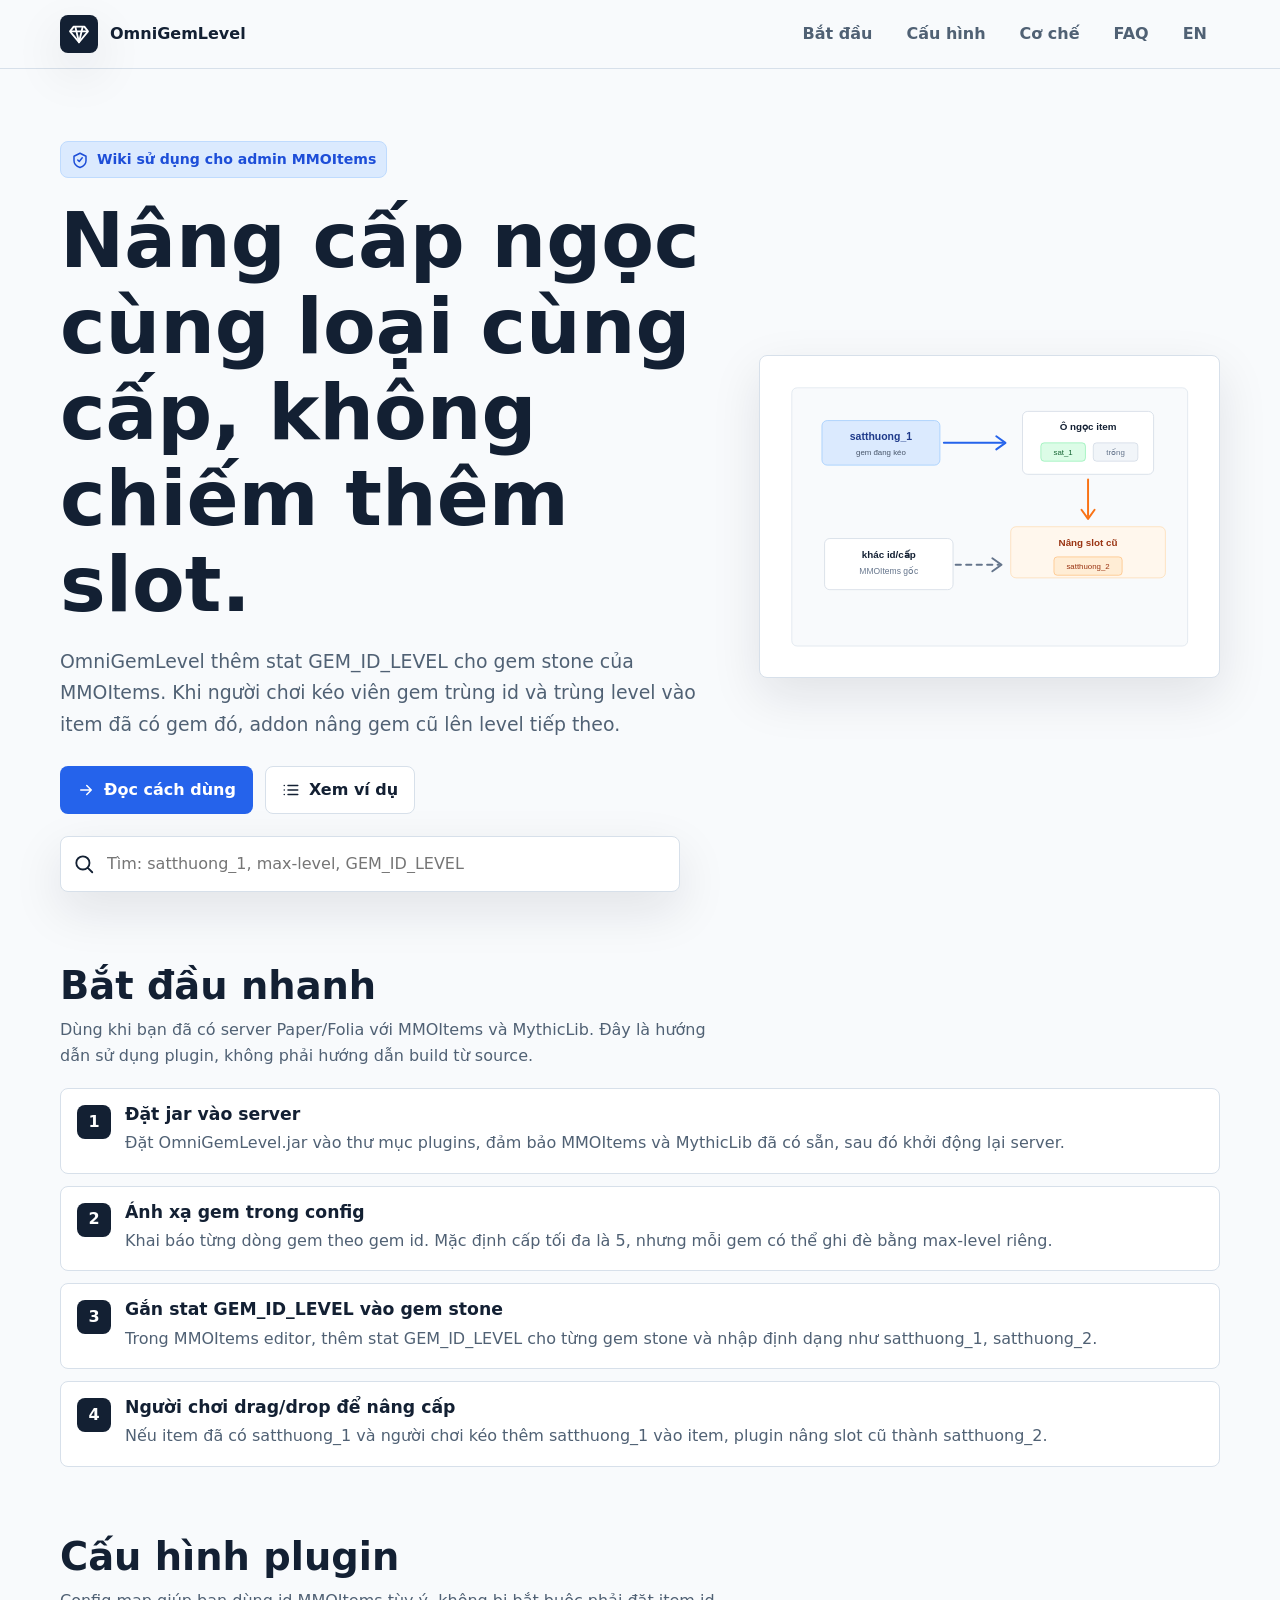
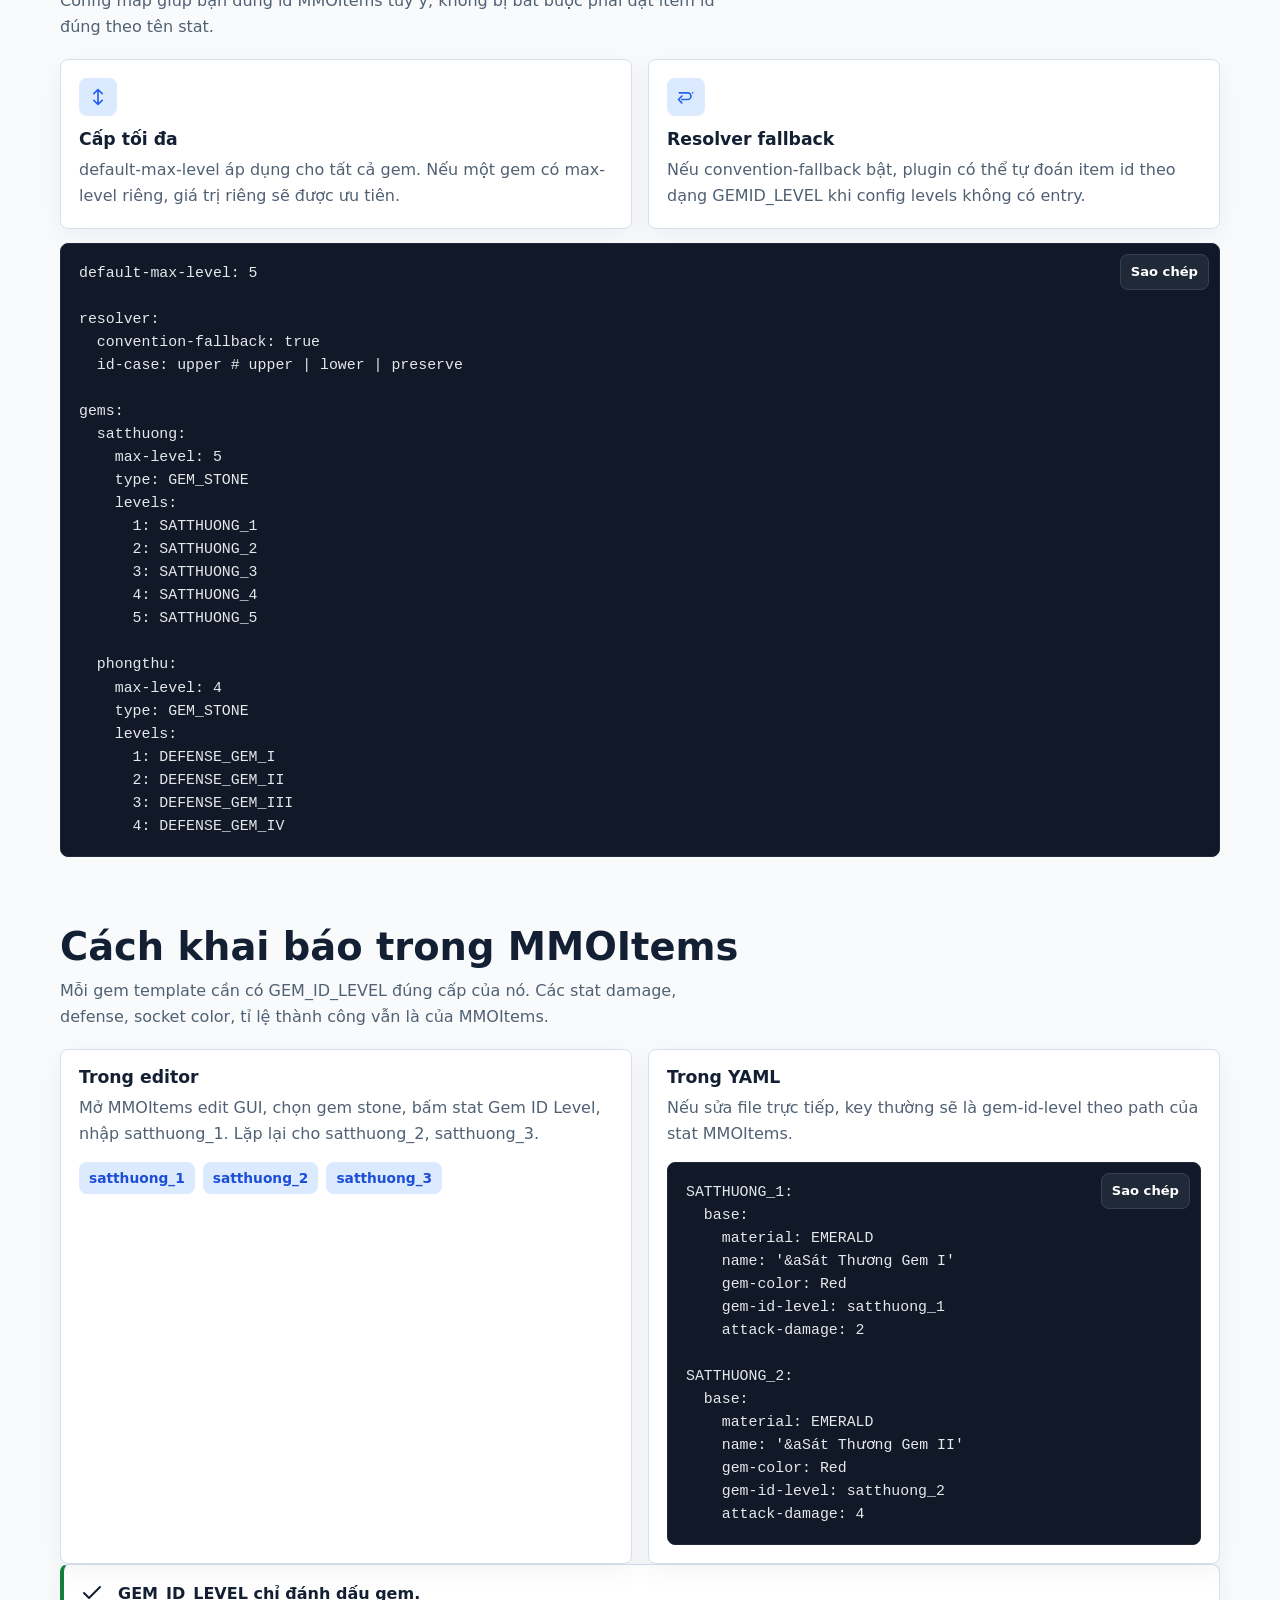
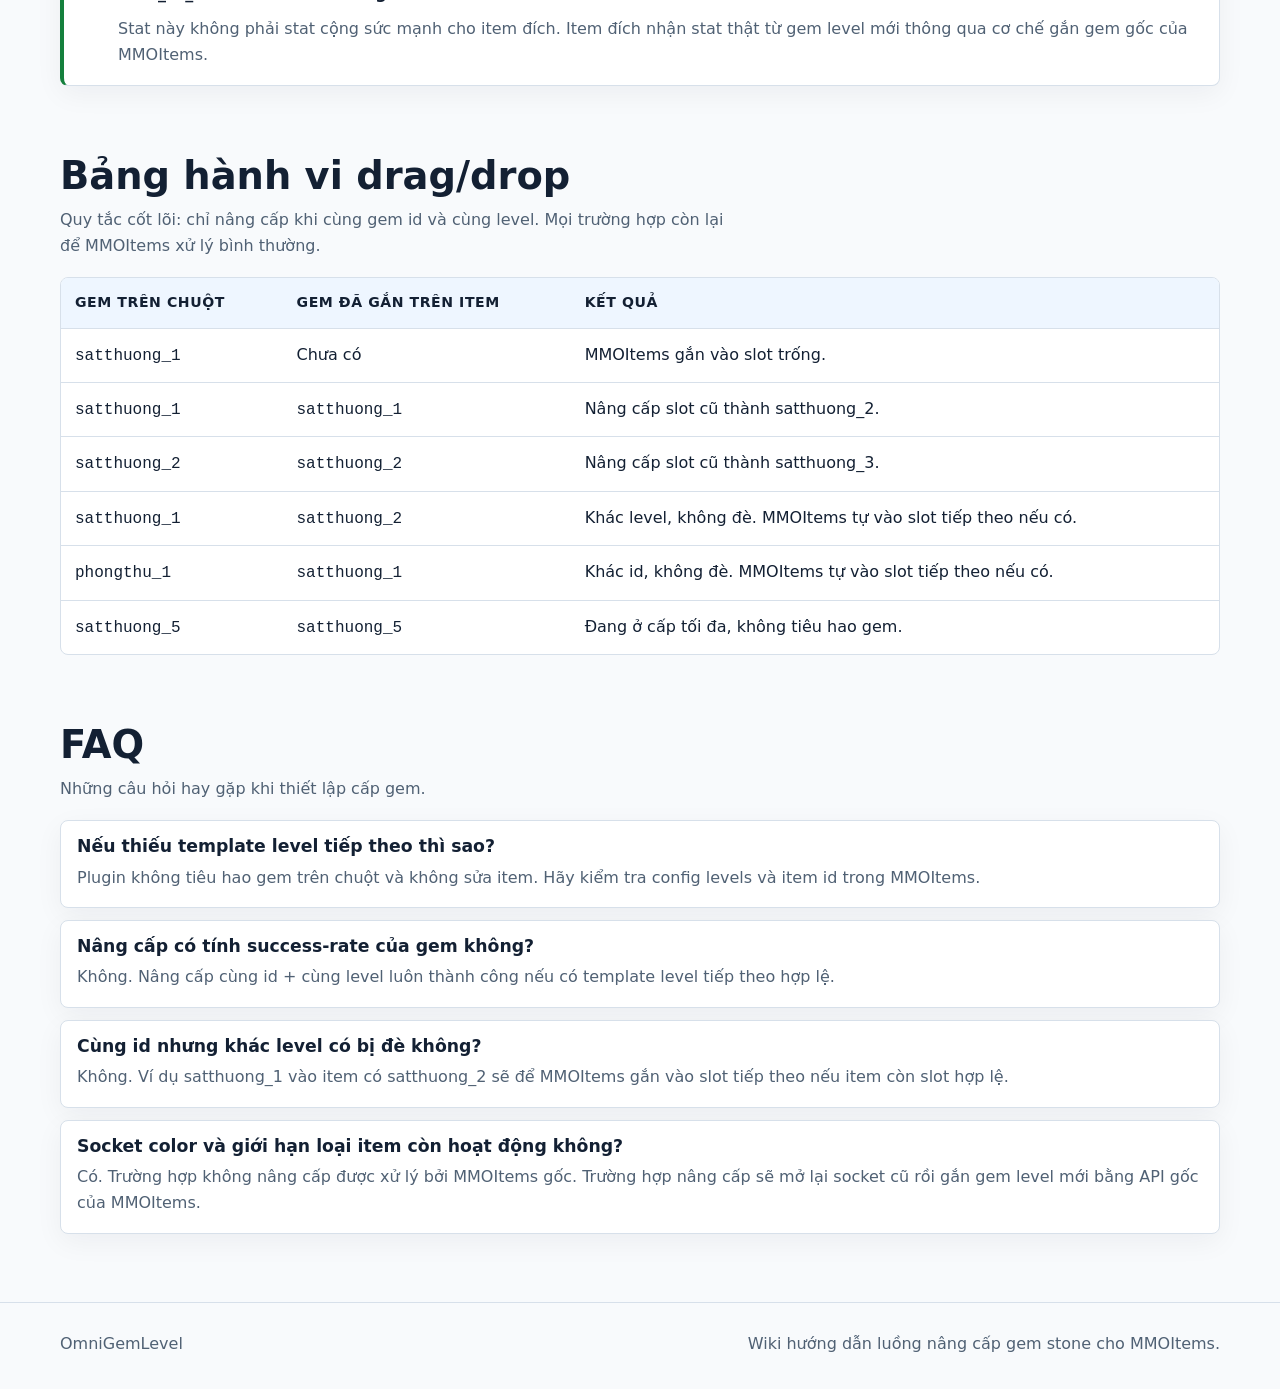
==== commit 41406cf9: "fix(docs): restore vietnamese wiki default" ====
--- a/docs/index.html
+++ b/docs/index.html
@@ -4,7 +4,7 @@
   <meta charset="utf-8">
   <meta name="viewport" content="width=device-width, initial-scale=1">
   <title>OmniGemLevel Wiki</title>
-  <meta name="description" content="Usage wiki for OmniGemLevel, an MMOItems gemstone level upgrade addon.">
+  <meta name="description" content="Wiki hướng dẫn sử dụng OmniGemLevel, addon nâng cấp cấp ngọc cho MMOItems.">
   <style>
     :root {
       color-scheme: light;
@@ -568,7 +568,7 @@
   </style>
 </head>
 <body>
-  <a href="#content" class="skip-link" data-i18n="skip">Bo qua dieu huong</a>
+  <a href="#content" class="skip-link" data-i18n="skip">Bỏ qua điều hướng</a>
 
   <header class="topbar">
     <div class="shell topbar-inner">
@@ -581,12 +581,12 @@
         </span>
         <span>OmniGemLevel</span>
       </a>
-      <nav class="nav" aria-label="Primary">
-        <a href="#quick-start" data-i18n="nav_quick">Bat dau</a>
-        <a href="#config" data-i18n="nav_config">Cau hinh</a>
-        <a href="#behavior" data-i18n="nav_behavior">Co che</a>
+      <nav class="nav" aria-label="Điều hướng chính">
+        <a href="#quick-start" data-i18n="nav_quick">Bắt đầu</a>
+        <a href="#config" data-i18n="nav_config">Cấu hình</a>
+        <a href="#behavior" data-i18n="nav_behavior">Cơ chế</a>
         <a href="#faq" data-i18n="nav_faq">FAQ</a>
-        <button class="lang-button" type="button" id="langToggle" aria-label="Switch language">EN</button>
+        <button class="lang-button" type="button" id="langToggle" aria-label="Đổi ngôn ngữ">EN</button>
       </nav>
     </div>
   </header>
@@ -600,56 +600,56 @@
               <path d="M12 3 4 7v6c0 5 3.5 7.5 8 9 4.5-1.5 8-4 8-9V7l-8-4Z" fill="none" stroke="currentColor" stroke-width="2" stroke-linejoin="round"/>
               <path d="m9 12 2 2 4-5" fill="none" stroke="currentColor" stroke-width="2" stroke-linecap="round" stroke-linejoin="round"/>
             </svg>
-            <span data-i18n="eyebrow">Wiki su dung cho admin MMOItems</span>
+            <span data-i18n="eyebrow">Wiki sử dụng cho admin MMOItems</span>
           </span>
-          <h1 data-i18n="hero_title">Nang cap ngoc cung loai cung cap, khong chiem them slot.</h1>
-          <p class="hero-copy" data-i18n="hero_copy">OmniGemLevel them stat GEM_ID_LEVEL cho gem stone cua MMOItems. Khi nguoi choi keo vien gem trung id va trung level vao item da co gem do, addon nang gem cu len level tiep theo.</p>
+          <h1 data-i18n="hero_title">Nâng cấp ngọc cùng loại cùng cấp, không chiếm thêm slot.</h1>
+          <p class="hero-copy" data-i18n="hero_copy">OmniGemLevel thêm stat GEM_ID_LEVEL cho gem stone của MMOItems. Khi người chơi kéo viên gem trùng id và trùng level vào item đã có gem đó, addon nâng gem cũ lên level tiếp theo.</p>
           <div class="hero-actions">
             <a class="button primary" href="#quick-start">
               <svg width="18" height="18" viewBox="0 0 24 24" aria-hidden="true">
                 <path d="M5 12h14M13 6l6 6-6 6" fill="none" stroke="currentColor" stroke-width="2" stroke-linecap="round" stroke-linejoin="round"/>
               </svg>
-              <span data-i18n="cta_start">Doc cach dung</span>
+              <span data-i18n="cta_start">Đọc cách dùng</span>
             </a>
             <a class="button secondary" href="#examples">
               <svg width="18" height="18" viewBox="0 0 24 24" aria-hidden="true">
                 <path d="M8 6h13M8 12h13M8 18h13M3 6h.01M3 12h.01M3 18h.01" fill="none" stroke="currentColor" stroke-width="2" stroke-linecap="round"/>
               </svg>
-              <span data-i18n="cta_examples">Xem vi du</span>
+              <span data-i18n="cta_examples">Xem ví dụ</span>
             </a>
           </div>
           <label class="search-box" for="wikiSearch">
             <svg width="22" height="22" viewBox="0 0 24 24" aria-hidden="true">
               <path d="m21 21-4.3-4.3M10.8 18a7.2 7.2 0 1 1 0-14.4 7.2 7.2 0 0 1 0 14.4Z" fill="none" stroke="currentColor" stroke-width="2" stroke-linecap="round"/>
             </svg>
-            <input id="wikiSearch" type="search" data-i18n-placeholder="search_placeholder" placeholder="Tim: satthuong_1, max-level, GEM_ID_LEVEL">
+            <input id="wikiSearch" type="search" data-i18n-placeholder="search_placeholder" placeholder="Tìm: satthuong_1, max-level, GEM_ID_LEVEL">
           </label>
         </div>
-        <div class="visual-card" aria-label="Gem upgrade flow diagram">
+        <div class="visual-card" aria-label="Sơ đồ luồng nâng cấp gem">
           <svg class="diagram" viewBox="0 0 640 430" role="img" aria-labelledby="diagramTitle diagramDesc">
-            <title id="diagramTitle">OmniGemLevel upgrade flow</title>
-            <desc id="diagramDesc">A diagram showing same gem level upgrade and different gem occupying another socket.</desc>
+            <title id="diagramTitle">Luồng nâng cấp OmniGemLevel</title>
+            <desc id="diagramDesc">Sơ đồ mô tả gem cùng id cùng cấp được nâng cấp và gem khác đi theo luồng MMOItems gốc.</desc>
             <rect x="18" y="18" width="604" height="394" rx="8" fill="#f8fafc" stroke="#d7e0ea"/>
             <rect x="64" y="68" width="180" height="68" rx="8" fill="#dbeafe" stroke="#93c5fd"/>
             <text x="154" y="98" text-anchor="middle" fill="#1e3a8a" font-family="Segoe UI, sans-serif" font-size="16" font-weight="700">satthuong_1</text>
-            <text x="154" y="120" text-anchor="middle" fill="#475569" font-family="Segoe UI, sans-serif" font-size="12">cursor gem</text>
+            <text x="154" y="120" text-anchor="middle" fill="#475569" font-family="Segoe UI, sans-serif" font-size="12">gem đang kéo</text>
             <path d="M250 102h90" stroke="#2563eb" stroke-width="3" stroke-linecap="round"/>
             <path d="m330 92 14 10-14 10" fill="none" stroke="#2563eb" stroke-width="3" stroke-linecap="round" stroke-linejoin="round"/>
             <rect x="370" y="54" width="200" height="96" rx="8" fill="#fff" stroke="#cbd5e1"/>
-            <text x="470" y="82" text-anchor="middle" fill="#132033" font-family="Segoe UI, sans-serif" font-size="15" font-weight="700">Item sockets</text>
+            <text x="470" y="82" text-anchor="middle" fill="#132033" font-family="Segoe UI, sans-serif" font-size="15" font-weight="700">Ô ngọc item</text>
             <rect x="398" y="102" width="68" height="28" rx="5" fill="#dcfce7" stroke="#86efac"/>
             <text x="432" y="121" text-anchor="middle" fill="#166534" font-family="Segoe UI, sans-serif" font-size="12">sat_1</text>
             <rect x="478" y="102" width="68" height="28" rx="5" fill="#f1f5f9" stroke="#cbd5e1"/>
-            <text x="512" y="121" text-anchor="middle" fill="#64748b" font-family="Segoe UI, sans-serif" font-size="12">empty</text>
+            <text x="512" y="121" text-anchor="middle" fill="#64748b" font-family="Segoe UI, sans-serif" font-size="12">trống</text>
             <path d="M470 158v56" stroke="#f97316" stroke-width="3" stroke-linecap="round"/>
             <path d="m460 204 10 14 10-14" fill="none" stroke="#f97316" stroke-width="3" stroke-linecap="round" stroke-linejoin="round"/>
             <rect x="352" y="230" width="236" height="78" rx="8" fill="#fff7ed" stroke="#fed7aa"/>
-            <text x="470" y="260" text-anchor="middle" fill="#9a3412" font-family="Segoe UI, sans-serif" font-size="15" font-weight="700">Upgrade same slot</text>
+            <text x="470" y="260" text-anchor="middle" fill="#9a3412" font-family="Segoe UI, sans-serif" font-size="15" font-weight="700">Nâng slot cũ</text>
             <rect x="418" y="276" width="104" height="28" rx="5" fill="#ffedd5" stroke="#fdba74"/>
             <text x="470" y="295" text-anchor="middle" fill="#9a3412" font-family="Segoe UI, sans-serif" font-size="12">satthuong_2</text>
             <rect x="68" y="248" width="196" height="78" rx="8" fill="#fff" stroke="#cbd5e1"/>
-            <text x="166" y="278" text-anchor="middle" fill="#132033" font-family="Segoe UI, sans-serif" font-size="15" font-weight="700">khac id/cap</text>
-            <text x="166" y="302" text-anchor="middle" fill="#64748b" font-family="Segoe UI, sans-serif" font-size="13">native MMOItems</text>
+            <text x="166" y="278" text-anchor="middle" fill="#132033" font-family="Segoe UI, sans-serif" font-size="15" font-weight="700">khác id/cấp</text>
+            <text x="166" y="302" text-anchor="middle" fill="#64748b" font-family="Segoe UI, sans-serif" font-size="13">MMOItems gốc</text>
             <path d="M268 288h66" stroke="#64748b" stroke-width="3" stroke-linecap="round" stroke-dasharray="8 8"/>
             <path d="m324 278 14 10-14 10" fill="none" stroke="#64748b" stroke-width="3" stroke-linecap="round" stroke-linejoin="round"/>
           </svg>
@@ -661,33 +661,33 @@
       <div class="shell">
         <div class="section-head">
           <div>
-            <h2 data-i18n="quick_title">Bat dau nhanh</h2>
-            <p data-i18n="quick_copy">Dung khi ban da co server Paper/Folia voi MMOItems va MythicLib. Day la huong dan su dung plugin, khong phai huong dan build tu source.</p>
+            <h2 data-i18n="quick_title">Bắt đầu nhanh</h2>
+            <p data-i18n="quick_copy">Dùng khi bạn đã có server Paper/Folia với MMOItems và MythicLib. Đây là hướng dẫn sử dụng plugin, không phải hướng dẫn build từ source.</p>
           </div>
         </div>
         <div class="steps">
           <div class="step search-item" data-search="install jar plugin plugins folder mmoitems mythiclib restart">
             <div>
-              <h3 data-i18n="step_1_title">Dat jar vao server</h3>
-              <p data-i18n="step_1_copy">Dat OmniGemLevel.jar vao thu muc plugins, dam bao MMOItems va MythicLib da co san, sau do restart server.</p>
+              <h3 data-i18n="step_1_title">Đặt jar vào server</h3>
+              <p data-i18n="step_1_copy">Đặt OmniGemLevel.jar vào thư mục plugins, đảm bảo MMOItems và MythicLib đã có sẵn, sau đó khởi động lại server.</p>
             </div>
           </div>
           <div class="step search-item" data-search="configure config max level map satthuong levels">
             <div>
-              <h3 data-i18n="step_2_title">Map gem trong config</h3>
-              <p data-i18n="step_2_copy">Khai bao tung dong gem theo gem id. Mac dinh max level la 5, nhung moi gem co the override bang max-level rieng.</p>
+              <h3 data-i18n="step_2_title">Ánh xạ gem trong config</h3>
+              <p data-i18n="step_2_copy">Khai báo từng dòng gem theo gem id. Mặc định cấp tối đa là 5, nhưng mỗi gem có thể ghi đè bằng max-level riêng.</p>
             </div>
           </div>
           <div class="step search-item" data-search="mmoitems edit gem_id_level stat satthuong_1">
             <div>
-              <h3 data-i18n="step_3_title">Gan stat GEM_ID_LEVEL vao gem stone</h3>
-              <p data-i18n="step_3_copy">Trong MMOItems editor, them stat GEM_ID_LEVEL cho tung gem stone va nhap format nhu satthuong_1, satthuong_2.</p>
+              <h3 data-i18n="step_3_title">Gắn stat GEM_ID_LEVEL vào gem stone</h3>
+              <p data-i18n="step_3_copy">Trong MMOItems editor, thêm stat GEM_ID_LEVEL cho từng gem stone và nhập định dạng như satthuong_1, satthuong_2.</p>
             </div>
           </div>
           <div class="step search-item" data-search="drag drop upgrade same id same level slot">
             <div>
-              <h3 data-i18n="step_4_title">Nguoi choi drag/drop de nang cap</h3>
-              <p data-i18n="step_4_copy">Neu item da co satthuong_1 va nguoi choi keo them satthuong_1 vao item, plugin nang slot cu thanh satthuong_2.</p>
+              <h3 data-i18n="step_4_title">Người chơi drag/drop để nâng cấp</h3>
+              <p data-i18n="step_4_copy">Nếu item đã có satthuong_1 và người chơi kéo thêm satthuong_1 vào item, plugin nâng slot cũ thành satthuong_2.</p>
             </div>
           </div>
         </div>
@@ -698,8 +698,8 @@
       <div class="shell">
         <div class="section-head">
           <div>
-            <h2 data-i18n="config_title">Cau hinh plugin</h2>
-            <p data-i18n="config_copy">Config map giup ban dung id MMOItems tuy y, khong bi bat buoc phai dat item id dung theo ten stat.</p>
+            <h2 data-i18n="config_title">Cấu hình plugin</h2>
+            <p data-i18n="config_copy">Config map giúp bạn dùng id MMOItems tùy ý, không bị bắt buộc phải đặt item id đúng theo tên stat.</p>
           </div>
         </div>
         <div class="grid two">
@@ -709,8 +709,8 @@
                 <path d="M12 3v18M7 8l5-5 5 5M7 16l5 5 5-5" fill="none" stroke="currentColor" stroke-width="2" stroke-linecap="round" stroke-linejoin="round"/>
               </svg>
             </span>
-            <h3 data-i18n="config_card_1_title">Max level</h3>
-            <p data-i18n="config_card_1_copy">default-max-level ap dung cho tat ca gem. Neu mot gem co max-level rieng, gia tri rieng se duoc uu tien.</p>
+            <h3 data-i18n="config_card_1_title">Cấp tối đa</h3>
+            <p data-i18n="config_card_1_copy">default-max-level áp dụng cho tất cả gem. Nếu một gem có max-level riêng, giá trị riêng sẽ được ưu tiên.</p>
           </div>
           <div class="card search-item" data-search="resolver convention fallback id-case upper lower preserve">
             <span class="icon" aria-hidden="true">
@@ -719,11 +719,11 @@
               </svg>
             </span>
             <h3 data-i18n="config_card_2_title">Resolver fallback</h3>
-            <p data-i18n="config_card_2_copy">Neu convention-fallback bat, plugin co the tu doan item id theo dang GEMID_LEVEL khi config levels khong co entry.</p>
+            <p data-i18n="config_card_2_copy">Nếu convention-fallback bật, plugin có thể tự đoán item id theo dạng GEMID_LEVEL khi config levels không có entry.</p>
           </div>
         </div>
         <div class="code-block" id="examples">
-          <button class="copy-button" type="button" data-copy="configExample" data-i18n="copy">Copy</button>
+          <button class="copy-button" type="button" data-copy="configExample" data-i18n="copy">Sao chép</button>
           <pre><code id="configExample">default-max-level: 5
 
 resolver:
@@ -757,14 +757,14 @@
       <div class="shell">
         <div class="section-head">
           <div>
-            <h2 data-i18n="mi_title">Cach khai bao trong MMOItems</h2>
-            <p data-i18n="mi_copy">Moi gem template can co GEM_ID_LEVEL dung cap cua no. Cac stat damage, defense, socket color, success rate van la cua MMOItems.</p>
+            <h2 data-i18n="mi_title">Cách khai báo trong MMOItems</h2>
+            <p data-i18n="mi_copy">Mỗi gem template cần có GEM_ID_LEVEL đúng cấp của nó. Các stat damage, defense, socket color, tỉ lệ thành công vẫn là của MMOItems.</p>
           </div>
         </div>
         <div class="grid two">
           <div class="card search-item" data-search="gem_id_level mmoitems editor satthuong_1">
             <h3 data-i18n="mi_editor_title">Trong editor</h3>
-            <p data-i18n="mi_editor_copy">Mo MMOItems edit GUI, chon gem stone, bam stat Gem ID Level, nhap satthuong_1. Lap lai cho satthuong_2, satthuong_3.</p>
+            <p data-i18n="mi_editor_copy">Mở MMOItems edit GUI, chọn gem stone, bấm stat Gem ID Level, nhập satthuong_1. Lặp lại cho satthuong_2, satthuong_3.</p>
             <div class="pill-row">
               <span class="pill">satthuong_1</span>
               <span class="pill">satthuong_2</span>
@@ -773,13 +773,13 @@
           </div>
           <div class="card search-item" data-search="yaml gem-id-level examples">
             <h3 data-i18n="mi_yaml_title">Trong YAML</h3>
-            <p data-i18n="mi_yaml_copy">Neu sua file truc tiep, key thuong se la gem-id-level theo path cua stat MMOItems.</p>
+            <p data-i18n="mi_yaml_copy">Nếu sửa file trực tiếp, key thường sẽ là gem-id-level theo path của stat MMOItems.</p>
             <div class="code-block">
-              <button class="copy-button" type="button" data-copy="yamlExample" data-i18n="copy">Copy</button>
+              <button class="copy-button" type="button" data-copy="yamlExample" data-i18n="copy">Sao chép</button>
               <pre><code id="yamlExample">SATTHUONG_1:
   base:
     material: EMERALD
-    name: '&aSat Thuong Gem I'
+    name: '&aSát Thương Gem I'
     gem-color: Red
     gem-id-level: satthuong_1
     attack-damage: 2
@@ -787,7 +787,7 @@
 SATTHUONG_2:
   base:
     material: EMERALD
-    name: '&aSat Thuong Gem II'
+    name: '&aSát Thương Gem II'
     gem-color: Red
     gem-id-level: satthuong_2
     attack-damage: 4</code></pre>
@@ -799,8 +799,8 @@
             <path d="M20 6 9 17l-5-5" fill="none" stroke="currentColor" stroke-width="2" stroke-linecap="round" stroke-linejoin="round"/>
           </svg>
           <div>
-            <strong data-i18n="mi_notice_title">GEM_ID_LEVEL chi danh dau gem.</strong>
-            <p data-i18n="mi_notice_copy">Stat nay khong phai stat cong suc manh cho item dich. Item dich nhan stat that tu gem level moi thong qua MMOItems native apply.</p>
+            <strong data-i18n="mi_notice_title">GEM_ID_LEVEL chỉ đánh dấu gem.</strong>
+            <p data-i18n="mi_notice_copy">Stat này không phải stat cộng sức mạnh cho item đích. Item đích nhận stat thật từ gem level mới thông qua cơ chế gắn gem gốc của MMOItems.</p>
           </div>
         </div>
       </div>
@@ -810,49 +810,49 @@
       <div class="shell">
         <div class="section-head">
           <div>
-            <h2 data-i18n="behavior_title">Bang hanh vi drag/drop</h2>
-            <p data-i18n="behavior_copy">Quy tac cot loi: chi upgrade khi cung gem id va cung level. Moi truong hop con lai de MMOItems xu ly binh thuong.</p>
+            <h2 data-i18n="behavior_title">Bảng hành vi drag/drop</h2>
+            <p data-i18n="behavior_copy">Quy tắc cốt lõi: chỉ nâng cấp khi cùng gem id và cùng level. Mọi trường hợp còn lại để MMOItems xử lý bình thường.</p>
           </div>
         </div>
         <div class="table-wrap search-item" data-search="behavior matrix same id same level different level different id">
           <table>
             <thead>
               <tr>
-                <th data-i18n="table_cursor">Gem tren chuot</th>
-                <th data-i18n="table_target">Gem da gan tren item</th>
-                <th data-i18n="table_result">Ket qua</th>
+                <th data-i18n="table_cursor">Gem trên chuột</th>
+                <th data-i18n="table_target">Gem đã gắn trên item</th>
+                <th data-i18n="table_result">Kết quả</th>
               </tr>
             </thead>
             <tbody>
               <tr>
                 <td><code>satthuong_1</code></td>
-                <td data-i18n="table_empty">Chua co</td>
-                <td data-i18n="table_native">MMOItems apply vao slot trong.</td>
+                <td data-i18n="table_empty">Chưa có</td>
+                <td data-i18n="table_native">MMOItems gắn vào slot trống.</td>
               </tr>
               <tr>
                 <td><code>satthuong_1</code></td>
                 <td><code>satthuong_1</code></td>
-                <td data-i18n="table_upgrade_2">Upgrade slot cu thanh satthuong_2.</td>
+                <td data-i18n="table_upgrade_2">Nâng cấp slot cũ thành satthuong_2.</td>
               </tr>
               <tr>
                 <td><code>satthuong_2</code></td>
                 <td><code>satthuong_2</code></td>
-                <td data-i18n="table_upgrade_3">Upgrade slot cu thanh satthuong_3.</td>
+                <td data-i18n="table_upgrade_3">Nâng cấp slot cũ thành satthuong_3.</td>
               </tr>
               <tr>
                 <td><code>satthuong_1</code></td>
                 <td><code>satthuong_2</code></td>
-                <td data-i18n="table_next_slot">Khac level, khong de. MMOItems tu vao slot tiep theo neu co.</td>
+                <td data-i18n="table_next_slot">Khác level, không đè. MMOItems tự vào slot tiếp theo nếu có.</td>
               </tr>
               <tr>
                 <td><code>phongthu_1</code></td>
                 <td><code>satthuong_1</code></td>
-                <td data-i18n="table_diff_id">Khac id, khong de. MMOItems tu vao slot tiep theo neu co.</td>
+                <td data-i18n="table_diff_id">Khác id, không đè. MMOItems tự vào slot tiếp theo nếu có.</td>
               </tr>
               <tr>
                 <td><code>satthuong_5</code></td>
                 <td><code>satthuong_5</code></td>
-                <td data-i18n="table_max">Dang max level, khong consume gem.</td>
+                <td data-i18n="table_max">Đang ở cấp tối đa, không tiêu hao gem.</td>
               </tr>
             </tbody>
           </table>
@@ -865,28 +865,28 @@
         <div class="section-head">
           <div>
             <h2 data-i18n="faq_title">FAQ</h2>
-            <p data-i18n="faq_copy">Nhung cau hoi hay gap khi setup gem level.</p>
+            <p data-i18n="faq_copy">Những câu hỏi hay gặp khi thiết lập cấp gem.</p>
           </div>
         </div>
         <div class="faq-list" id="faqList">
           <article class="faq-item search-item" data-search="does it consume gem max missing template">
-            <h3 data-i18n="faq_1_q">Neu thieu template level tiep theo thi sao?</h3>
-            <p data-i18n="faq_1_a">Plugin khong consume gem tren chuot va khong sua item. Hay kiem tra config levels va item id trong MMOItems.</p>
+            <h3 data-i18n="faq_1_q">Nếu thiếu template level tiếp theo thì sao?</h3>
+            <p data-i18n="faq_1_a">Plugin không tiêu hao gem trên chuột và không sửa item. Hãy kiểm tra config levels và item id trong MMOItems.</p>
           </article>
           <article class="faq-item search-item" data-search="success rate guaranteed upgrade">
-            <h3 data-i18n="faq_2_q">Upgrade co tinh success-rate cua gem khong?</h3>
-            <p data-i18n="faq_2_a">Khong. Upgrade same id + same level la guaranteed neu co template level tiep theo hop le.</p>
+            <h3 data-i18n="faq_2_q">Nâng cấp có tính success-rate của gem không?</h3>
+            <p data-i18n="faq_2_a">Không. Nâng cấp cùng id + cùng level luôn thành công nếu có template level tiếp theo hợp lệ.</p>
           </article>
           <article class="faq-item search-item" data-search="different level same id next slot">
-            <h3 data-i18n="faq_3_q">Cung id nhung khac level co bi de khong?</h3>
-            <p data-i18n="faq_3_a">Khong. Vi du satthuong_1 vao item co satthuong_2 se de MMOItems apply vao slot tiep theo neu item con slot hop le.</p>
+            <h3 data-i18n="faq_3_q">Cùng id nhưng khác level có bị đè không?</h3>
+            <p data-i18n="faq_3_a">Không. Ví dụ satthuong_1 vào item có satthuong_2 sẽ để MMOItems gắn vào slot tiếp theo nếu item còn slot hợp lệ.</p>
           </article>
           <article class="faq-item search-item" data-search="socket color restrictions mmoitems native">
-            <h3 data-i18n="faq_4_q">Socket color va item type restriction con hoat dong khong?</h3>
-            <p data-i18n="faq_4_a">Co. Truong hop khong upgrade duoc xu ly boi MMOItems native. Truong hop upgrade mo lai socket cu roi apply gem level moi bang API native cua MMOItems.</p>
+            <h3 data-i18n="faq_4_q">Socket color và giới hạn loại item còn hoạt động không?</h3>
+            <p data-i18n="faq_4_a">Có. Trường hợp không nâng cấp được xử lý bởi MMOItems gốc. Trường hợp nâng cấp sẽ mở lại socket cũ rồi gắn gem level mới bằng API gốc của MMOItems.</p>
           </article>
         </div>
-        <p class="search-empty" id="searchEmpty" hidden data-i18n="search_empty">Khong tim thay muc phu hop.</p>
+        <p class="search-empty" id="searchEmpty" hidden data-i18n="search_empty">Không tìm thấy mục phù hợp.</p>
       </div>
     </section>
   </main>
@@ -894,73 +894,73 @@
   <footer class="footer">
     <div class="shell footer-inner">
       <span>OmniGemLevel</span>
-      <span data-i18n="footer_copy">Usage wiki for MMOItems gemstone upgrade flow.</span>
+      <span data-i18n="footer_copy">Wiki hướng dẫn luồng nâng cấp gem stone cho MMOItems.</span>
     </div>
   </footer>
 
   <script>
     const translations = {
       vi: {
-        skip: "Bo qua dieu huong",
-        nav_quick: "Bat dau",
-        nav_config: "Cau hinh",
-        nav_behavior: "Co che",
+        skip: "Bỏ qua điều hướng",
+        nav_quick: "Bắt đầu",
+        nav_config: "Cấu hình",
+        nav_behavior: "Cơ chế",
         nav_faq: "FAQ",
-        eyebrow: "Wiki su dung cho admin MMOItems",
-        hero_title: "Nang cap ngoc cung loai cung cap, khong chiem them slot.",
-        hero_copy: "OmniGemLevel them stat GEM_ID_LEVEL cho gem stone cua MMOItems. Khi nguoi choi keo vien gem trung id va trung level vao item da co gem do, addon nang gem cu len level tiep theo.",
-        cta_start: "Doc cach dung",
-        cta_examples: "Xem vi du",
-        search_placeholder: "Tim: satthuong_1, max-level, GEM_ID_LEVEL",
-        quick_title: "Bat dau nhanh",
-        quick_copy: "Dung khi ban da co server Paper/Folia voi MMOItems va MythicLib. Day la huong dan su dung plugin, khong phai huong dan build tu source.",
-        step_1_title: "Dat jar vao server",
-        step_1_copy: "Dat OmniGemLevel.jar vao thu muc plugins, dam bao MMOItems va MythicLib da co san, sau do restart server.",
-        step_2_title: "Map gem trong config",
-        step_2_copy: "Khai bao tung dong gem theo gem id. Mac dinh max level la 5, nhung moi gem co the override bang max-level rieng.",
-        step_3_title: "Gan stat GEM_ID_LEVEL vao gem stone",
-        step_3_copy: "Trong MMOItems editor, them stat GEM_ID_LEVEL cho tung gem stone va nhap format nhu satthuong_1, satthuong_2.",
-        step_4_title: "Nguoi choi drag/drop de nang cap",
-        step_4_copy: "Neu item da co satthuong_1 va nguoi choi keo them satthuong_1 vao item, plugin nang slot cu thanh satthuong_2.",
-        config_title: "Cau hinh plugin",
-        config_copy: "Config map giup ban dung id MMOItems tuy y, khong bi bat buoc phai dat item id dung theo ten stat.",
-        config_card_1_title: "Max level",
-        config_card_1_copy: "default-max-level ap dung cho tat ca gem. Neu mot gem co max-level rieng, gia tri rieng se duoc uu tien.",
+        eyebrow: "Wiki sử dụng cho admin MMOItems",
+        hero_title: "Nâng cấp ngọc cùng loại cùng cấp, không chiếm thêm slot.",
+        hero_copy: "OmniGemLevel thêm stat GEM_ID_LEVEL cho gem stone của MMOItems. Khi người chơi kéo viên gem trùng id và trùng level vào item đã có gem đó, addon nâng gem cũ lên level tiếp theo.",
+        cta_start: "Đọc cách dùng",
+        cta_examples: "Xem ví dụ",
+        search_placeholder: "Tìm: satthuong_1, max-level, GEM_ID_LEVEL",
+        quick_title: "Bắt đầu nhanh",
+        quick_copy: "Dùng khi bạn đã có server Paper/Folia với MMOItems và MythicLib. Đây là hướng dẫn sử dụng plugin, không phải hướng dẫn build từ source.",
+        step_1_title: "Đặt jar vào server",
+        step_1_copy: "Đặt OmniGemLevel.jar vào thư mục plugins, đảm bảo MMOItems và MythicLib đã có sẵn, sau đó khởi động lại server.",
+        step_2_title: "Ánh xạ gem trong config",
+        step_2_copy: "Khai báo từng dòng gem theo gem id. Mặc định cấp tối đa là 5, nhưng mỗi gem có thể ghi đè bằng max-level riêng.",
+        step_3_title: "Gắn stat GEM_ID_LEVEL vào gem stone",
+        step_3_copy: "Trong MMOItems editor, thêm stat GEM_ID_LEVEL cho từng gem stone và nhập định dạng như satthuong_1, satthuong_2.",
+        step_4_title: "Người chơi drag/drop để nâng cấp",
+        step_4_copy: "Nếu item đã có satthuong_1 và người chơi kéo thêm satthuong_1 vào item, plugin nâng slot cũ thành satthuong_2.",
+        config_title: "Cấu hình plugin",
+        config_copy: "Config map giúp bạn dùng id MMOItems tùy ý, không bị bắt buộc phải đặt item id đúng theo tên stat.",
+        config_card_1_title: "Cấp tối đa",
+        config_card_1_copy: "default-max-level áp dụng cho tất cả gem. Nếu một gem có max-level riêng, giá trị riêng sẽ được ưu tiên.",
         config_card_2_title: "Resolver fallback",
-        config_card_2_copy: "Neu convention-fallback bat, plugin co the tu doan item id theo dang GEMID_LEVEL khi config levels khong co entry.",
-        copy: "Copy",
-        mi_title: "Cach khai bao trong MMOItems",
-        mi_copy: "Moi gem template can co GEM_ID_LEVEL dung cap cua no. Cac stat damage, defense, socket color, success rate van la cua MMOItems.",
+        config_card_2_copy: "Nếu convention-fallback bật, plugin có thể tự đoán item id theo dạng GEMID_LEVEL khi config levels không có entry.",
+        copy: "Sao chép",
+        mi_title: "Cách khai báo trong MMOItems",
+        mi_copy: "Mỗi gem template cần có GEM_ID_LEVEL đúng cấp của nó. Các stat damage, defense, socket color, tỉ lệ thành công vẫn là của MMOItems.",
         mi_editor_title: "Trong editor",
-        mi_editor_copy: "Mo MMOItems edit GUI, chon gem stone, bam stat Gem ID Level, nhap satthuong_1. Lap lai cho satthuong_2, satthuong_3.",
+        mi_editor_copy: "Mở MMOItems edit GUI, chọn gem stone, bấm stat Gem ID Level, nhập satthuong_1. Lặp lại cho satthuong_2, satthuong_3.",
         mi_yaml_title: "Trong YAML",
-        mi_yaml_copy: "Neu sua file truc tiep, key thuong se la gem-id-level theo path cua stat MMOItems.",
-        mi_notice_title: "GEM_ID_LEVEL chi danh dau gem.",
-        mi_notice_copy: "Stat nay khong phai stat cong suc manh cho item dich. Item dich nhan stat that tu gem level moi thong qua MMOItems native apply.",
-        behavior_title: "Bang hanh vi drag/drop",
-        behavior_copy: "Quy tac cot loi: chi upgrade khi cung gem id va cung level. Moi truong hop con lai de MMOItems xu ly binh thuong.",
-        table_cursor: "Gem tren chuot",
-        table_target: "Gem da gan tren item",
-        table_result: "Ket qua",
-        table_empty: "Chua co",
-        table_native: "MMOItems apply vao slot trong.",
-        table_upgrade_2: "Upgrade slot cu thanh satthuong_2.",
-        table_upgrade_3: "Upgrade slot cu thanh satthuong_3.",
-        table_next_slot: "Khac level, khong de. MMOItems tu vao slot tiep theo neu co.",
-        table_diff_id: "Khac id, khong de. MMOItems tu vao slot tiep theo neu co.",
-        table_max: "Dang max level, khong consume gem.",
+        mi_yaml_copy: "Nếu sửa file trực tiếp, key thường sẽ là gem-id-level theo path của stat MMOItems.",
+        mi_notice_title: "GEM_ID_LEVEL chỉ đánh dấu gem.",
+        mi_notice_copy: "Stat này không phải stat cộng sức mạnh cho item đích. Item đích nhận stat thật từ gem level mới thông qua cơ chế gắn gem gốc của MMOItems.",
+        behavior_title: "Bảng hành vi drag/drop",
+        behavior_copy: "Quy tắc cốt lõi: chỉ nâng cấp khi cùng gem id và cùng level. Mọi trường hợp còn lại để MMOItems xử lý bình thường.",
+        table_cursor: "Gem trên chuột",
+        table_target: "Gem đã gắn trên item",
+        table_result: "Kết quả",
+        table_empty: "Chưa có",
+        table_native: "MMOItems gắn vào slot trống.",
+        table_upgrade_2: "Nâng cấp slot cũ thành satthuong_2.",
+        table_upgrade_3: "Nâng cấp slot cũ thành satthuong_3.",
+        table_next_slot: "Khác level, không đè. MMOItems tự vào slot tiếp theo nếu có.",
+        table_diff_id: "Khác id, không đè. MMOItems tự vào slot tiếp theo nếu có.",
+        table_max: "Đang ở cấp tối đa, không tiêu hao gem.",
         faq_title: "FAQ",
-        faq_copy: "Nhung cau hoi hay gap khi setup gem level.",
-        faq_1_q: "Neu thieu template level tiep theo thi sao?",
-        faq_1_a: "Plugin khong consume gem tren chuot va khong sua item. Hay kiem tra config levels va item id trong MMOItems.",
-        faq_2_q: "Upgrade co tinh success-rate cua gem khong?",
-        faq_2_a: "Khong. Upgrade same id + same level la guaranteed neu co template level tiep theo hop le.",
-        faq_3_q: "Cung id nhung khac level co bi de khong?",
-        faq_3_a: "Khong. Vi du satthuong_1 vao item co satthuong_2 se de MMOItems apply vao slot tiep theo neu item con slot hop le.",
-        faq_4_q: "Socket color va item type restriction con hoat dong khong?",
-        faq_4_a: "Co. Truong hop khong upgrade duoc xu ly boi MMOItems native. Truong hop upgrade mo lai socket cu roi apply gem level moi bang API native cua MMOItems.",
-        search_empty: "Khong tim thay muc phu hop.",
-        footer_copy: "Usage wiki for MMOItems gemstone upgrade flow."
+        faq_copy: "Những câu hỏi hay gặp khi thiết lập cấp gem.",
+        faq_1_q: "Nếu thiếu template level tiếp theo thì sao?",
+        faq_1_a: "Plugin không tiêu hao gem trên chuột và không sửa item. Hãy kiểm tra config levels và item id trong MMOItems.",
+        faq_2_q: "Nâng cấp có tính success-rate của gem không?",
+        faq_2_a: "Không. Nâng cấp cùng id + cùng level luôn thành công nếu có template level tiếp theo hợp lệ.",
+        faq_3_q: "Cùng id nhưng khác level có bị đè không?",
+        faq_3_a: "Không. Ví dụ satthuong_1 vào item có satthuong_2 sẽ để MMOItems gắn vào slot tiếp theo nếu item còn slot hợp lệ.",
+        faq_4_q: "Socket color và giới hạn loại item còn hoạt động không?",
+        faq_4_a: "Có. Trường hợp không nâng cấp được xử lý bởi MMOItems gốc. Trường hợp nâng cấp sẽ mở lại socket cũ rồi gắn gem level mới bằng API gốc của MMOItems.",
+        search_empty: "Không tìm thấy mục phù hợp.",
+        footer_copy: "Wiki hướng dẫn luồng nâng cấp gem stone cho MMOItems."
       },
       en: {
         skip: "Skip navigation",
@@ -1026,11 +1026,16 @@
       }
     };
 
-    let currentLang = localStorage.getItem("omniGemLevelLang") || "vi";
+    const langParam = new URLSearchParams(window.location.search).get("lang");
+    const storedLang = localStorage.getItem("omniGemLevelLangV2");
+    let currentLang = langParam === "en" || langParam === "vi"
+      ? langParam
+      : (storedLang === "en" || storedLang === "vi" ? storedLang : "vi");
 
     function applyLanguage(lang) {
       currentLang = lang;
-      localStorage.setItem("omniGemLevelLang", lang);
+      localStorage.removeItem("omniGemLevelLang");
+      localStorage.setItem("omniGemLevelLangV2", lang);
       document.documentElement.lang = lang;
       document.querySelectorAll("[data-i18n]").forEach((node) => {
         const key = node.getAttribute("data-i18n");
@@ -1073,7 +1078,7 @@
         if (!source) return;
         await navigator.clipboard.writeText(source.textContent);
         const oldLabel = button.textContent;
-        button.textContent = currentLang === "vi" ? "Da copy" : "Copied";
+        button.textContent = currentLang === "vi" ? "Đã sao chép" : "Copied";
         window.setTimeout(() => {
           button.textContent = oldLabel;
         }, 1300);
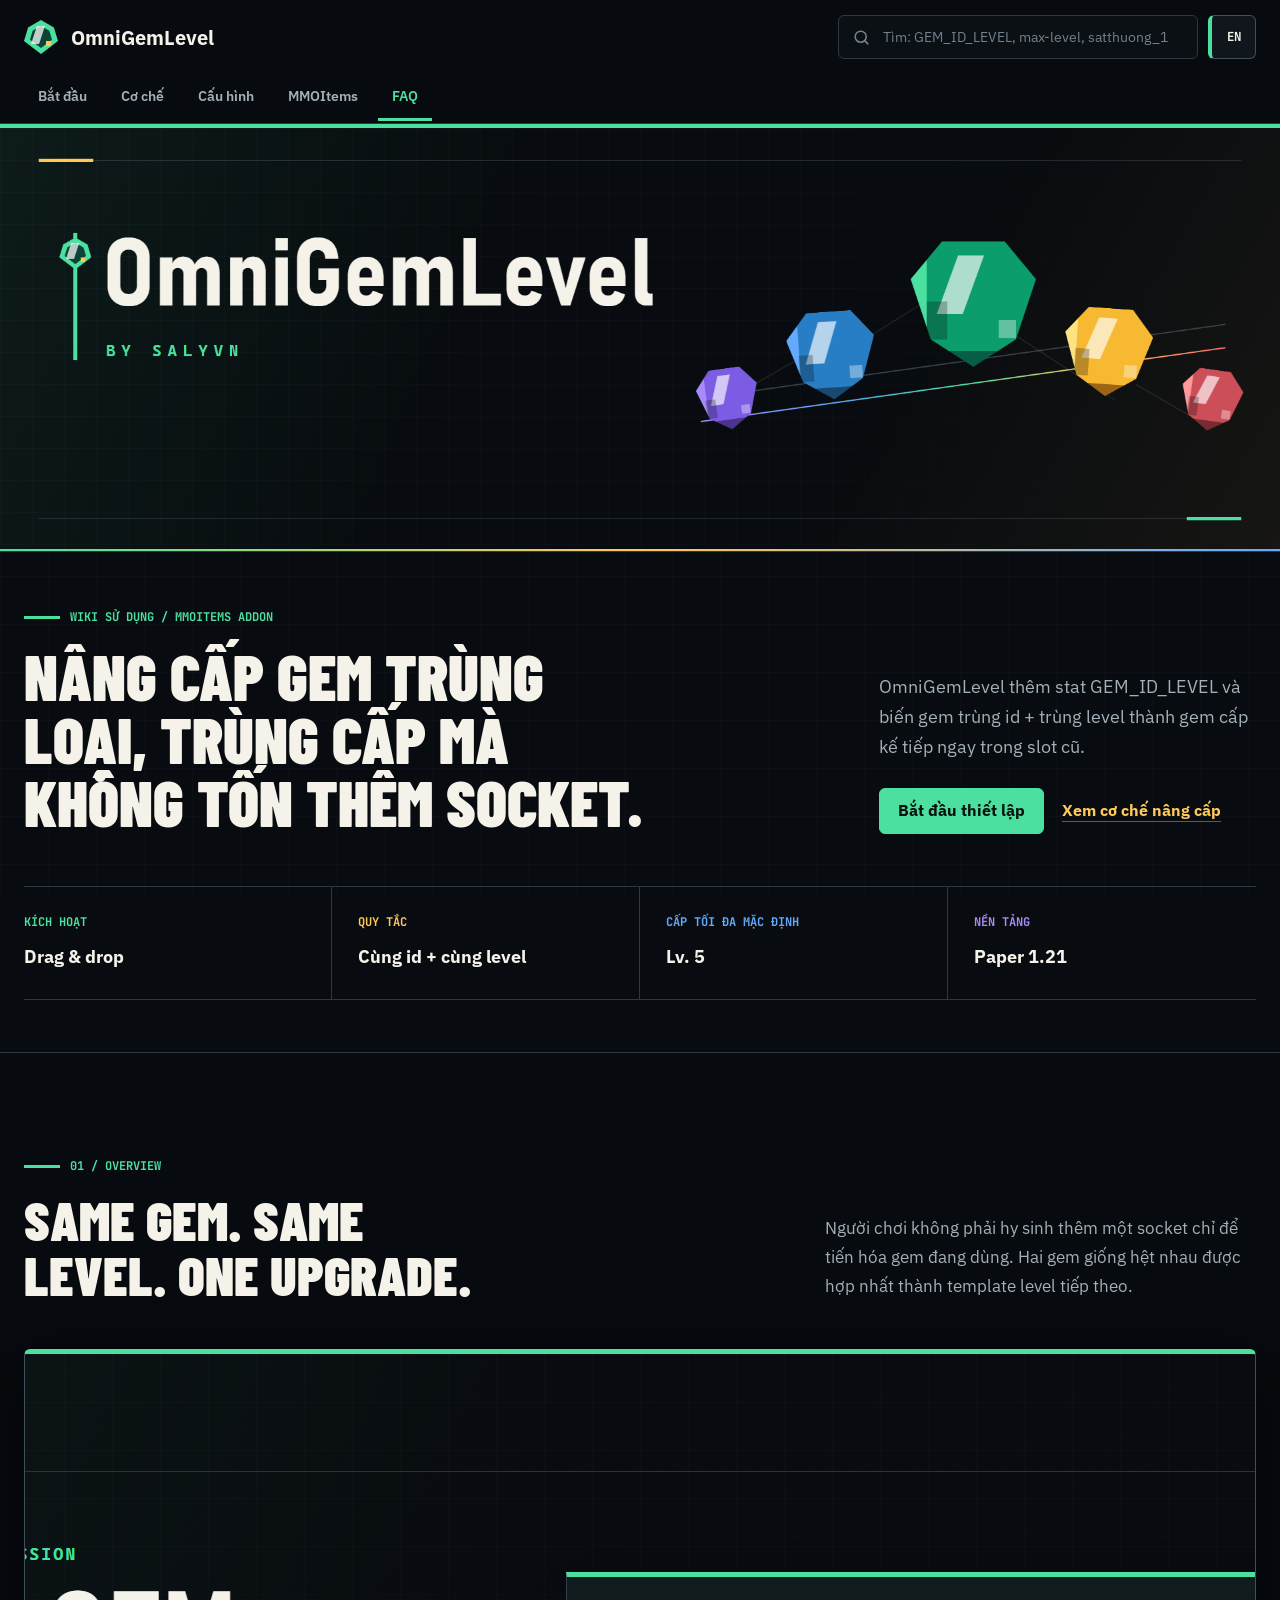
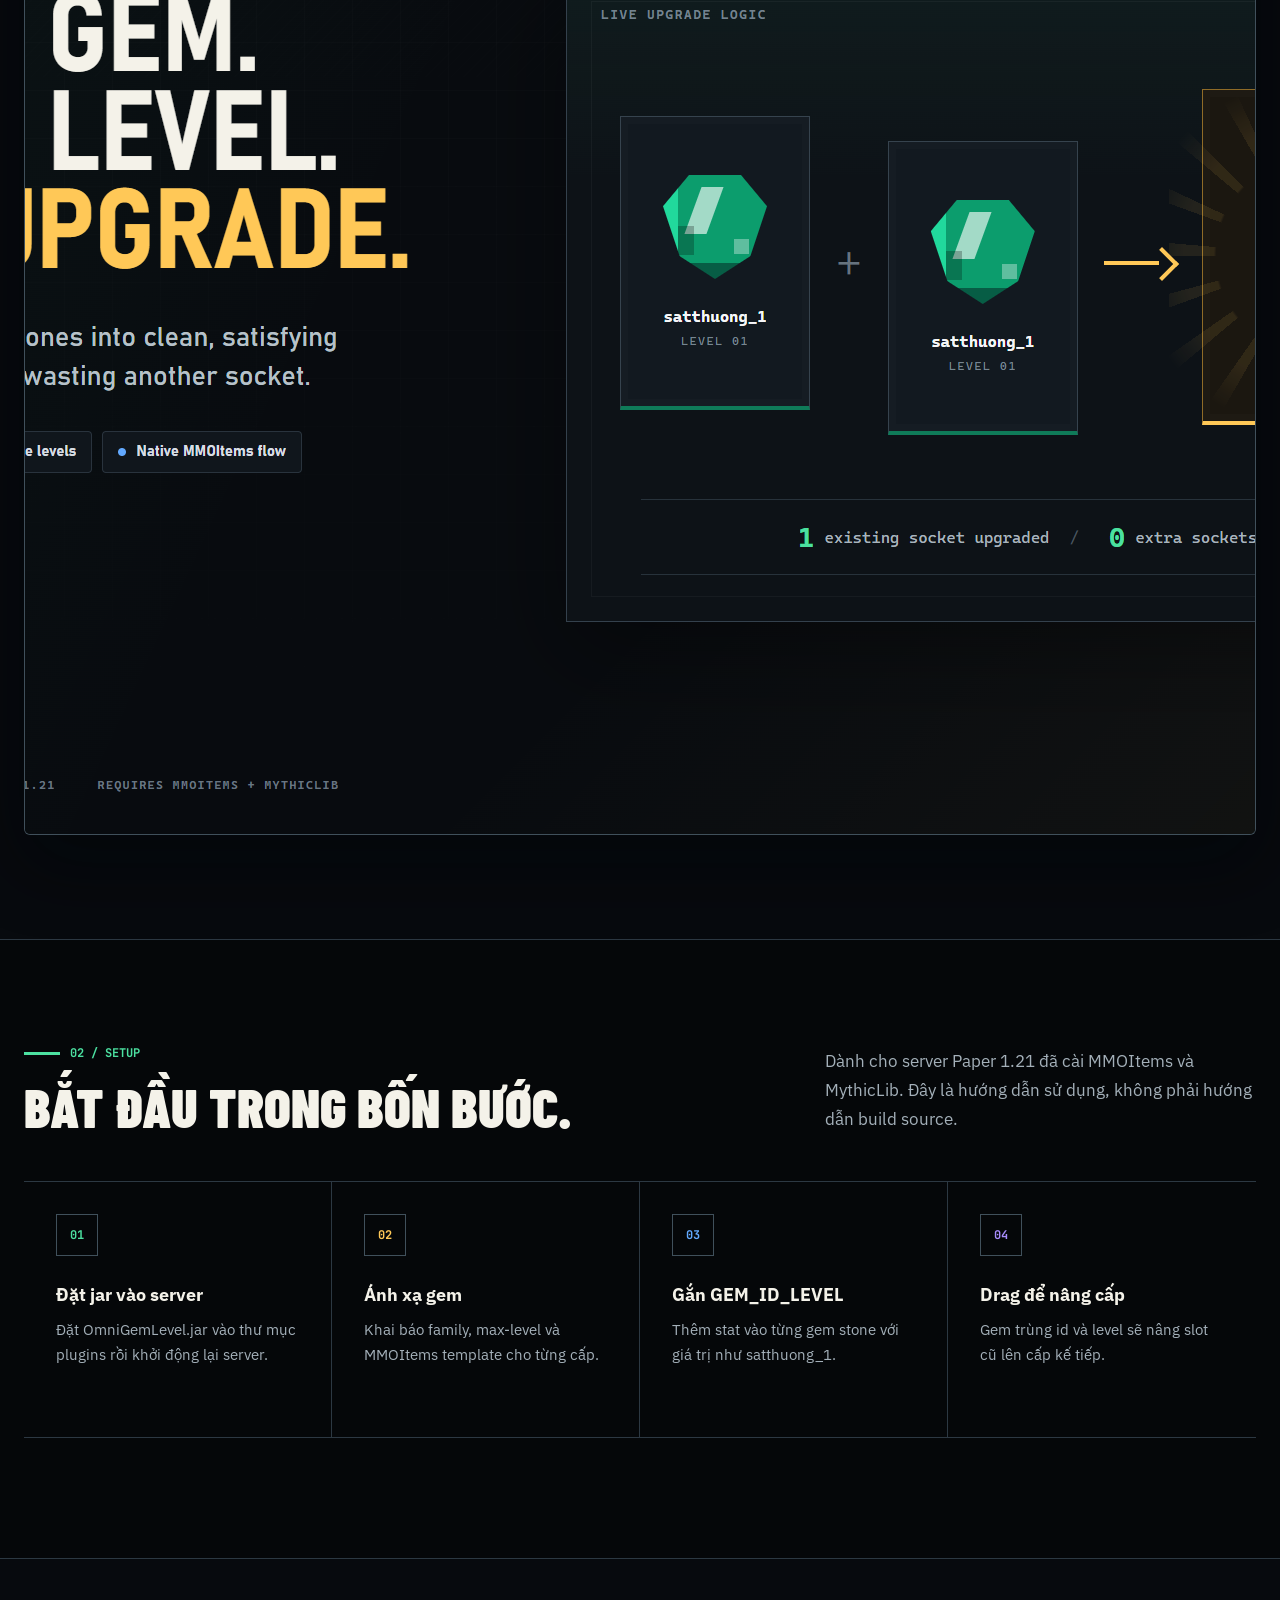
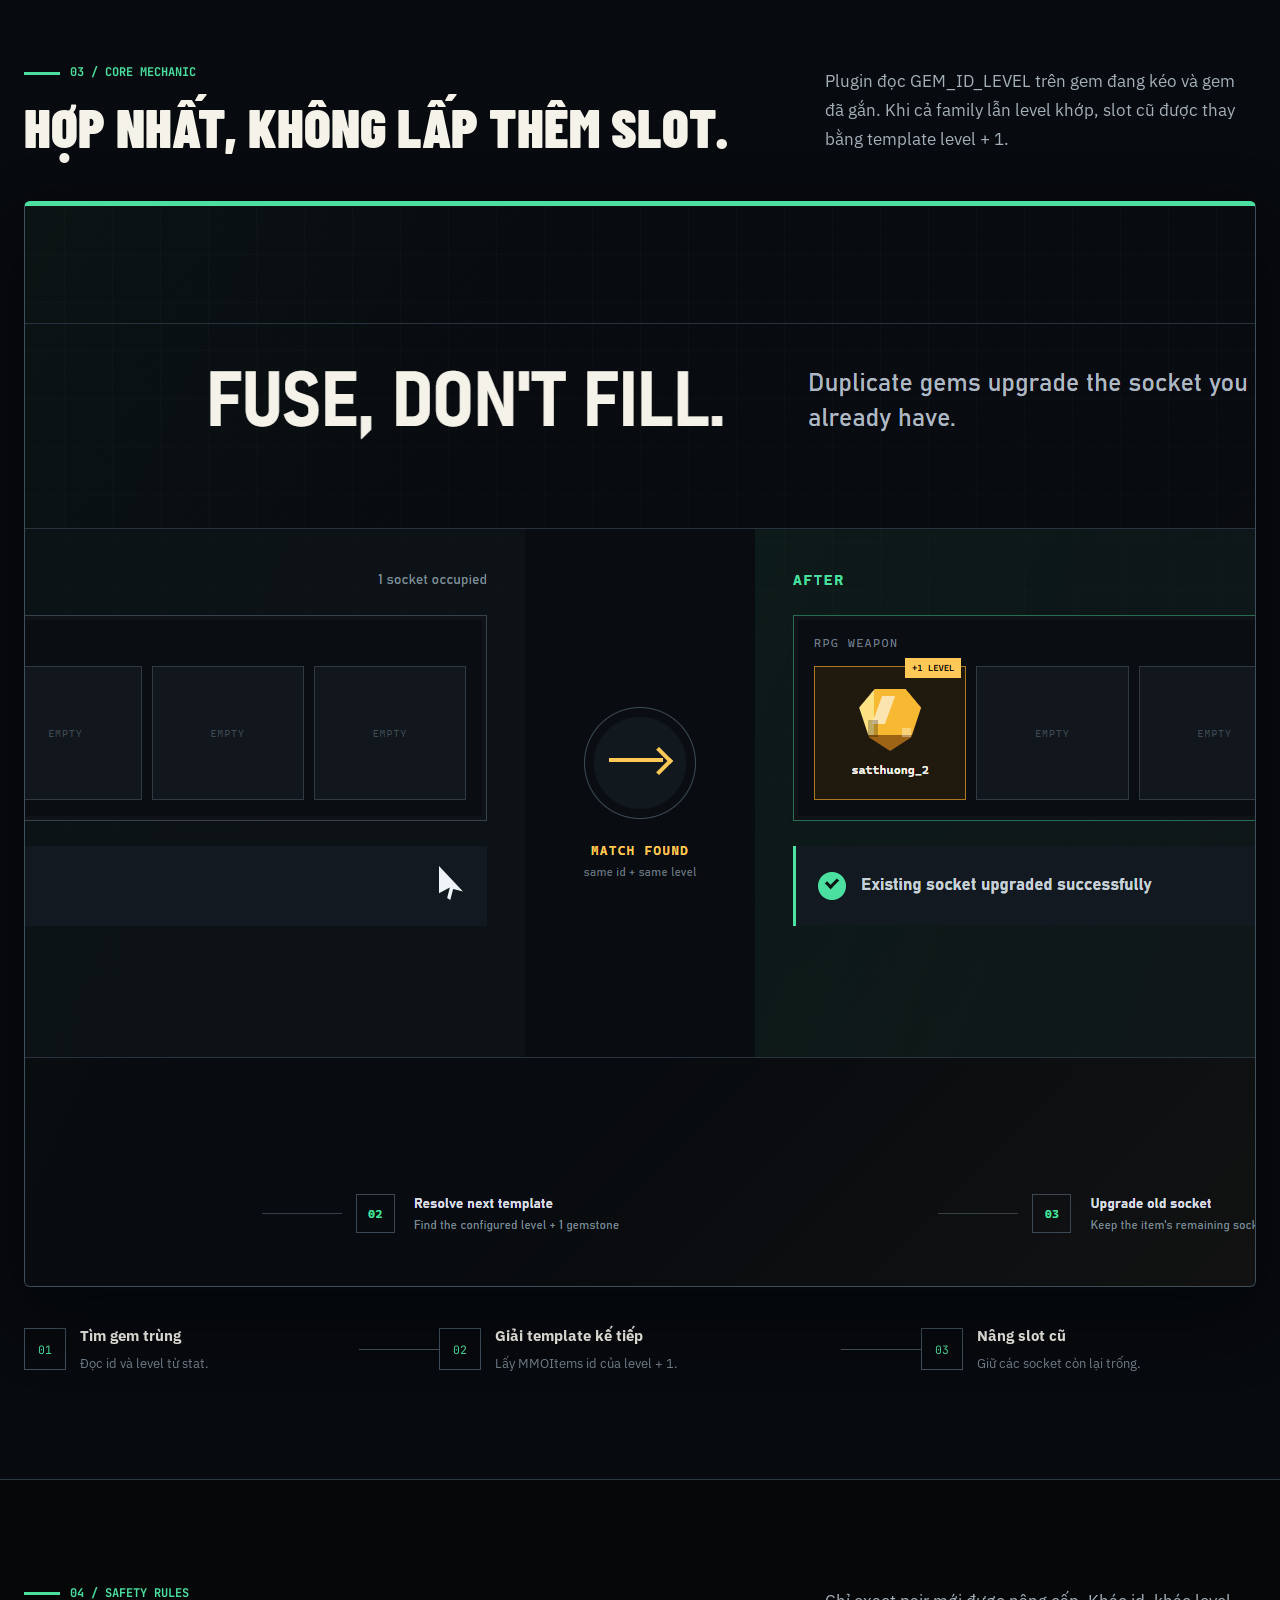
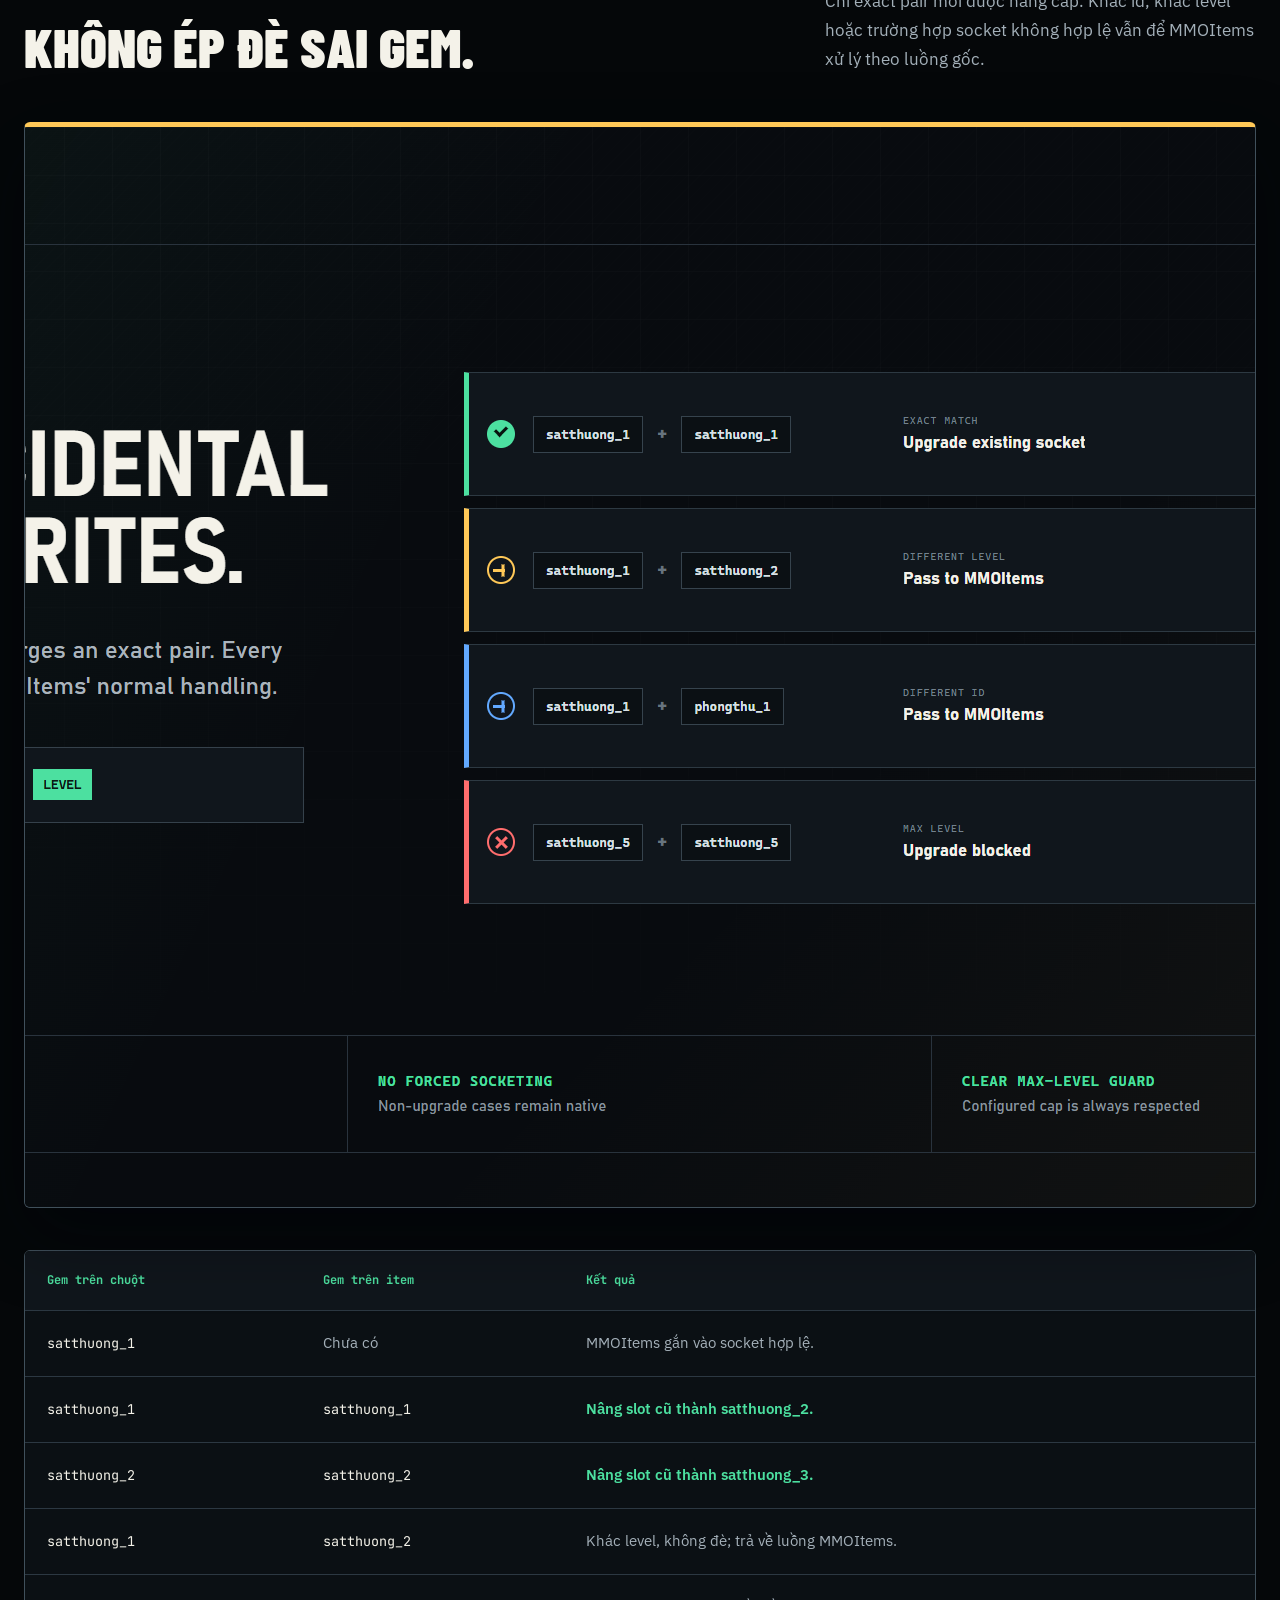
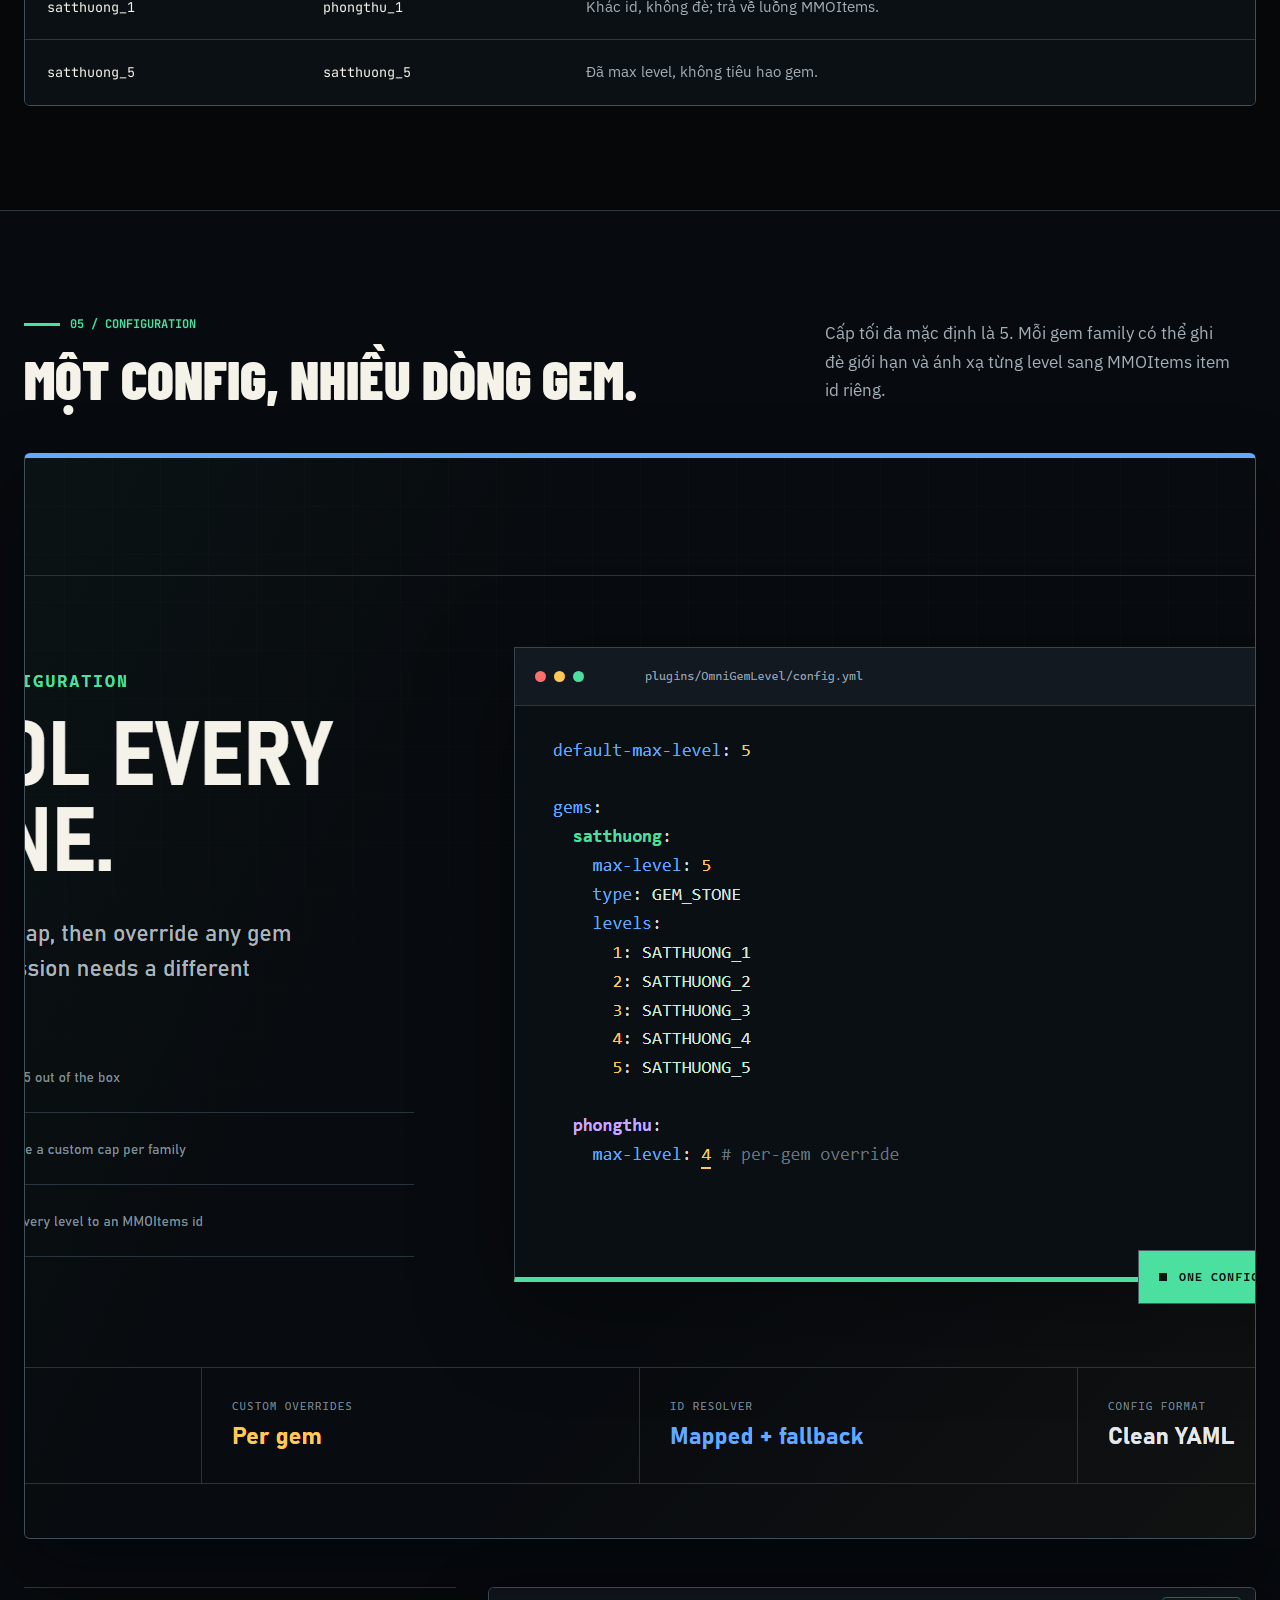
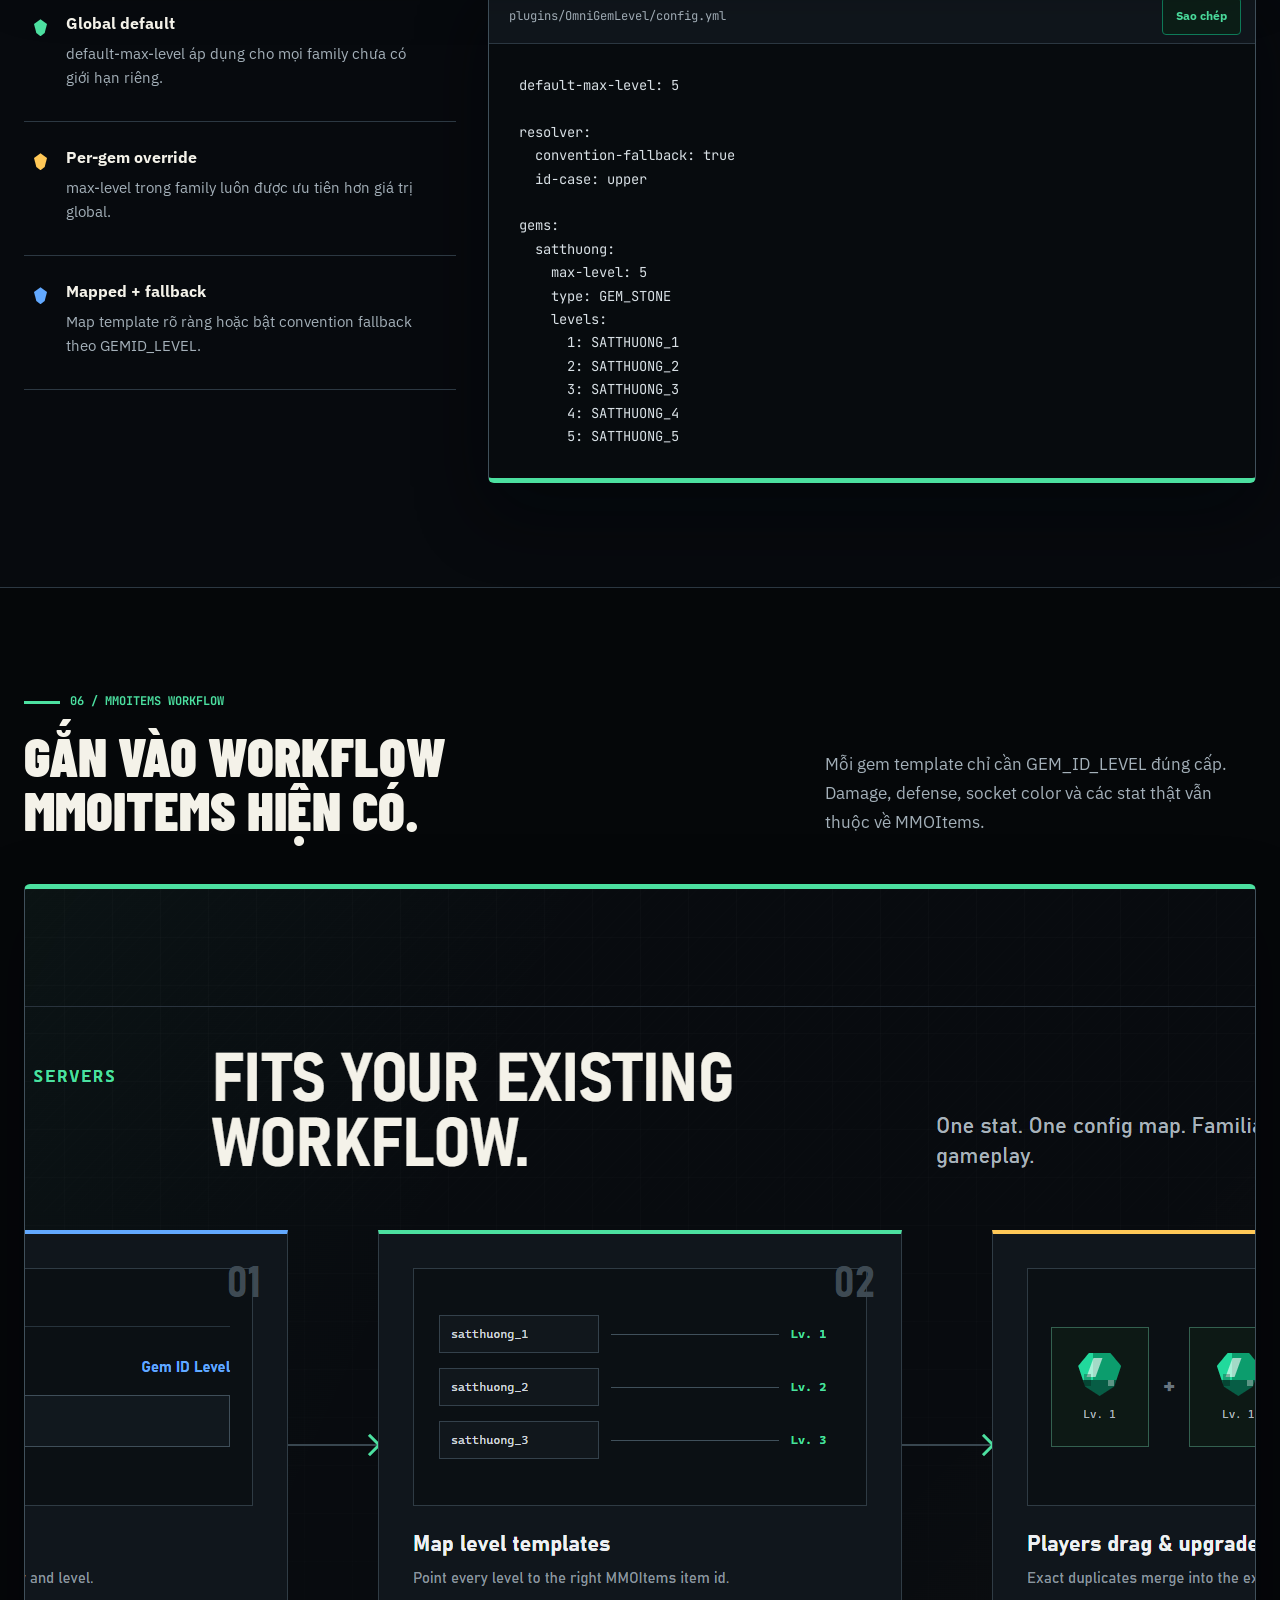
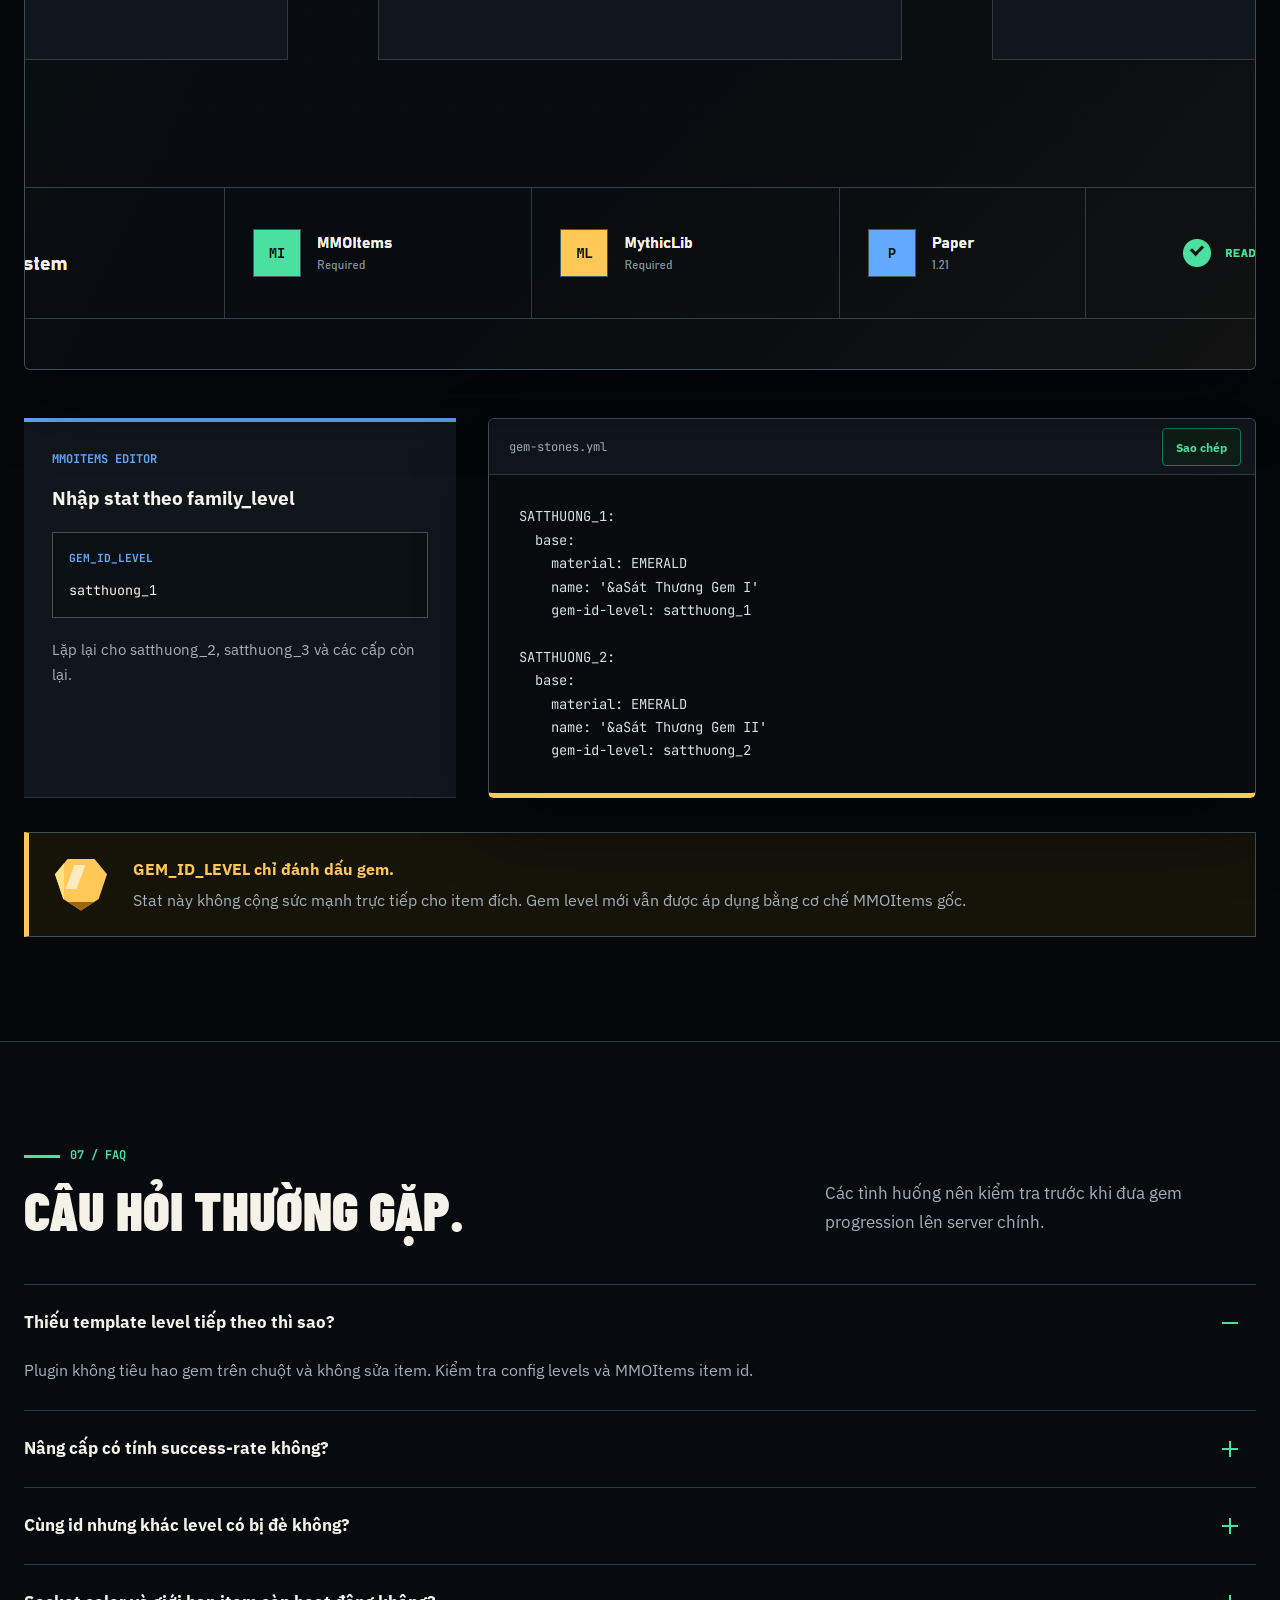
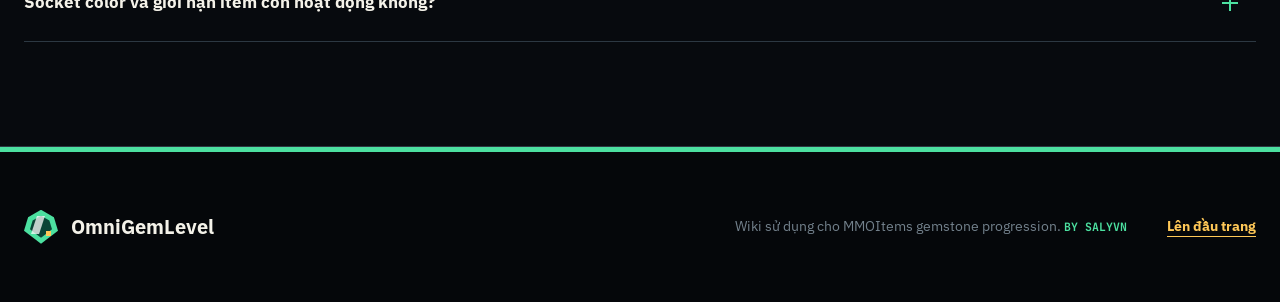
==== commit efc24714: "feat(docs): redesign wiki and add marketplace kit" ====
--- a/docs/index.html
+++ b/docs/index.html
@@ -3,732 +3,255 @@
 <head>
   <meta charset="utf-8">
   <meta name="viewport" content="width=device-width, initial-scale=1">
-  <title>OmniGemLevel Wiki</title>
-  <meta name="description" content="Wiki hướng dẫn sử dụng OmniGemLevel, addon nâng cấp cấp ngọc cho MMOItems.">
-  <style>
-    :root {
-      color-scheme: light;
-      --bg: #f8fafc;
-      --panel: #ffffff;
-      --panel-soft: #eef6ff;
-      --ink: #132033;
-      --muted: #506174;
-      --line: #d7e0ea;
-      --primary: #2563eb;
-      --primary-soft: #dbeafe;
-      --accent: #f97316;
-      --ok: #15803d;
-      --warn: #b45309;
-      --code-bg: #111827;
-      --code-ink: #e5e7eb;
-      --shadow: 0 18px 50px rgba(15, 23, 42, 0.10);
-      --radius: 8px;
-    }
-
-    * {
-      box-sizing: border-box;
-    }
-
-    html {
-      scroll-behavior: smooth;
-    }
-
-    body {
-      margin: 0;
-      background: var(--bg);
-      color: var(--ink);
-      font-family: "Segoe UI", "Noto Sans", system-ui, -apple-system, sans-serif;
-      font-size: 16px;
-      line-height: 1.65;
-    }
-
-    a {
-      color: var(--primary);
-      text-decoration-thickness: 1px;
-      text-underline-offset: 3px;
-    }
-
-    button,
-    input {
-      font: inherit;
-    }
-
-    button {
-      cursor: pointer;
-    }
-
-    .skip-link {
-      position: absolute;
-      left: 16px;
-      top: -80px;
-      z-index: 10;
-      padding: 10px 14px;
-      border-radius: var(--radius);
-      background: var(--ink);
-      color: #fff;
-      transition: top 180ms ease;
-    }
-
-    .skip-link:focus {
-      top: 16px;
-    }
-
-    .shell {
-      width: min(1160px, calc(100% - 32px));
-      margin: 0 auto;
-    }
-
-    .topbar {
-      position: sticky;
-      top: 0;
-      z-index: 5;
-      background: rgba(248, 250, 252, 0.94);
-      border-bottom: 1px solid var(--line);
-      backdrop-filter: blur(12px);
-    }
-
-    .topbar-inner {
-      min-height: 68px;
-      display: flex;
-      align-items: center;
-      justify-content: space-between;
-      gap: 16px;
-    }
-
-    .brand {
-      display: inline-flex;
-      align-items: center;
-      gap: 12px;
-      min-width: 0;
-      font-weight: 800;
-      letter-spacing: 0;
-      color: var(--ink);
-      text-decoration: none;
-    }
-
-    .brand-mark {
-      width: 38px;
-      height: 38px;
-      border-radius: var(--radius);
-      background: var(--ink);
-      color: #fff;
-      display: grid;
-      place-items: center;
-      box-shadow: var(--shadow);
-      flex: 0 0 auto;
-    }
-
-    .brand span:last-child {
-      white-space: nowrap;
-      overflow: hidden;
-      text-overflow: ellipsis;
-    }
-
-    .nav {
-      display: flex;
-      align-items: center;
-      gap: 8px;
-      flex-wrap: wrap;
-      justify-content: flex-end;
-    }
-
-    .nav a,
-    .lang-button {
-      min-height: 44px;
-      border: 1px solid transparent;
-      border-radius: var(--radius);
-      padding: 9px 12px;
-      background: transparent;
-      color: var(--muted);
-      text-decoration: none;
-      font-weight: 650;
-      transition: background 180ms ease, border-color 180ms ease, color 180ms ease;
-    }
-
-    .nav a:hover,
-    .lang-button:hover,
-    .nav a:focus-visible,
-    .lang-button:focus-visible {
-      background: var(--primary-soft);
-      border-color: #bfdbfe;
-      color: var(--primary);
-      outline: none;
-    }
-
-    .hero {
-      padding: 72px 0 38px;
-    }
-
-    .hero-grid {
-      display: grid;
-      grid-template-columns: minmax(0, 1.04fr) minmax(310px, 0.72fr);
-      gap: 32px;
-      align-items: center;
-    }
-
-    .eyebrow {
-      display: inline-flex;
-      align-items: center;
-      gap: 8px;
-      padding: 6px 10px;
-      border: 1px solid #bfdbfe;
-      border-radius: var(--radius);
-      background: var(--primary-soft);
-      color: #1d4ed8;
-      font-size: 0.88rem;
-      font-weight: 750;
-    }
-
-    h1,
-    h2,
-    h3 {
-      line-height: 1.12;
-      margin: 0;
-      letter-spacing: 0;
-    }
-
-    h1 {
-      margin-top: 20px;
-      max-width: 800px;
-      font-size: clamp(2.4rem, 6vw, 5.6rem);
-    }
-
-    h2 {
-      font-size: clamp(1.8rem, 3vw, 2.7rem);
-    }
-
-    h3 {
-      font-size: 1.08rem;
-    }
-
-    .hero-copy {
-      max-width: 700px;
-      margin: 18px 0 0;
-      color: var(--muted);
-      font-size: clamp(1rem, 2vw, 1.18rem);
-    }
-
-    .hero-actions {
-      display: flex;
-      flex-wrap: wrap;
-      gap: 12px;
-      margin-top: 26px;
-    }
-
-    .button {
-      min-height: 46px;
-      display: inline-flex;
-      align-items: center;
-      justify-content: center;
-      gap: 9px;
-      padding: 10px 16px;
-      border-radius: var(--radius);
-      border: 1px solid transparent;
-      font-weight: 800;
-      text-decoration: none;
-      transition: transform 180ms ease, border-color 180ms ease, background 180ms ease;
-    }
-
-    .button:hover,
-    .button:focus-visible {
-      transform: translateY(-1px);
-      outline: none;
-    }
-
-    .button.primary {
-      background: var(--primary);
-      color: #fff;
-    }
-
-    .button.secondary {
-      background: #fff;
-      color: var(--ink);
-      border-color: var(--line);
-    }
-
-    .visual-card {
-      background: var(--panel);
-      border: 1px solid var(--line);
-      border-radius: var(--radius);
-      box-shadow: var(--shadow);
-      padding: 20px;
-    }
-
-    .diagram {
-      width: 100%;
-      height: auto;
-      display: block;
-    }
-
-    .section {
-      padding: 34px 0;
-      scroll-margin-top: 92px;
-    }
-
-    .section-head {
-      display: flex;
-      justify-content: space-between;
-      align-items: end;
-      gap: 18px;
-      margin-bottom: 18px;
-    }
-
-    .section-head p {
-      max-width: 680px;
-      margin: 10px 0 0;
-      color: var(--muted);
-    }
-
-    .grid {
-      display: grid;
-      gap: 16px;
-    }
-
-    .grid.three {
-      grid-template-columns: repeat(3, minmax(0, 1fr));
-    }
-
-    .grid.two {
-      grid-template-columns: repeat(2, minmax(0, 1fr));
-    }
-
-    .card,
-    .notice,
-    .faq-item {
-      background: var(--panel);
-      border: 1px solid var(--line);
-      border-radius: var(--radius);
-      box-shadow: 0 8px 28px rgba(15, 23, 42, 0.05);
-    }
-
-    .card {
-      padding: 18px;
-    }
-
-    .card .icon {
-      width: 38px;
-      height: 38px;
-      border-radius: var(--radius);
-      display: grid;
-      place-items: center;
-      background: var(--primary-soft);
-      color: var(--primary);
-      margin-bottom: 14px;
-    }
-
-    .card p,
-    .faq-item p,
-    .notice p {
-      color: var(--muted);
-      margin: 8px 0 0;
-    }
-
-    .notice {
-      display: grid;
-      grid-template-columns: auto 1fr;
-      gap: 14px;
-      padding: 16px;
-      border-left: 4px solid var(--accent);
-    }
-
-    .notice.ok {
-      border-left-color: var(--ok);
-    }
-
-    .code-block {
-      position: relative;
-      margin: 14px 0 0;
-      border-radius: var(--radius);
-      overflow: hidden;
-      background: var(--code-bg);
-      color: var(--code-ink);
-      border: 1px solid #1f2937;
-    }
-
-    pre {
-      margin: 0;
-      padding: 18px;
-      overflow: auto;
-      font-size: 0.93rem;
-      line-height: 1.55;
-      tab-size: 2;
-    }
-
-    code {
-      font-family: "Cascadia Code", "Consolas", monospace;
-    }
-
-    .copy-button {
-      position: absolute;
-      top: 10px;
-      right: 10px;
-      min-height: 36px;
-      border: 1px solid #374151;
-      border-radius: var(--radius);
-      padding: 6px 10px;
-      background: #1f2937;
-      color: #fff;
-      font-size: 0.82rem;
-      font-weight: 750;
-    }
-
-    .steps {
-      counter-reset: step;
-      display: grid;
-      gap: 12px;
-    }
-
-    .step {
-      display: grid;
-      grid-template-columns: auto 1fr;
-      gap: 14px;
-      padding: 16px;
-      background: var(--panel);
-      border: 1px solid var(--line);
-      border-radius: var(--radius);
-    }
-
-    .step::before {
-      counter-increment: step;
-      content: counter(step);
-      width: 34px;
-      height: 34px;
-      border-radius: var(--radius);
-      display: grid;
-      place-items: center;
-      background: var(--ink);
-      color: #fff;
-      font-weight: 850;
-    }
-
-    .step p {
-      margin: 6px 0 0;
-      color: var(--muted);
-    }
-
-    .table-wrap {
-      overflow-x: auto;
-      border: 1px solid var(--line);
-      border-radius: var(--radius);
-      background: var(--panel);
-    }
-
-    table {
-      width: 100%;
-      border-collapse: collapse;
-      min-width: 720px;
-    }
-
-    th,
-    td {
-      padding: 13px 14px;
-      border-bottom: 1px solid var(--line);
-      text-align: left;
-      vertical-align: top;
-    }
-
-    th {
-      background: var(--panel-soft);
-      color: var(--ink);
-      font-size: 0.88rem;
-      text-transform: uppercase;
-      letter-spacing: 0.04em;
-    }
-
-    tr:last-child td {
-      border-bottom: 0;
-    }
-
-    .search-box {
-      display: grid;
-      grid-template-columns: auto 1fr;
-      gap: 10px;
-      align-items: center;
-      background: var(--panel);
-      border: 1px solid var(--line);
-      border-radius: var(--radius);
-      padding: 10px 12px;
-      box-shadow: var(--shadow);
-      margin-top: 22px;
-      max-width: 620px;
-    }
-
-    .search-box input {
-      width: 100%;
-      border: 0;
-      outline: none;
-      min-height: 34px;
-      color: var(--ink);
-      background: transparent;
-    }
-
-    .faq-list {
-      display: grid;
-      gap: 12px;
-    }
-
-    .faq-item {
-      padding: 16px;
-    }
-
-    .faq-item[hidden],
-    .search-empty[hidden] {
-      display: none;
-    }
-
-    .pill-row {
-      display: flex;
-      flex-wrap: wrap;
-      gap: 8px;
-      margin-top: 14px;
-    }
-
-    .pill {
-      display: inline-flex;
-      min-height: 32px;
-      align-items: center;
-      padding: 5px 10px;
-      border-radius: var(--radius);
-      background: var(--primary-soft);
-      color: #1d4ed8;
-      font-size: 0.86rem;
-      font-weight: 750;
-    }
-
-    .footer {
-      margin-top: 34px;
-      padding: 28px 0 38px;
-      color: var(--muted);
-      border-top: 1px solid var(--line);
-    }
-
-    .footer-inner {
-      display: flex;
-      align-items: center;
-      justify-content: space-between;
-      gap: 16px;
-      flex-wrap: wrap;
-    }
-
-    svg {
-      flex: 0 0 auto;
-    }
-
-    @media (max-width: 900px) {
-      .hero-grid,
-      .grid.three,
-      .grid.two {
-        grid-template-columns: 1fr;
-      }
-
-      .topbar-inner {
-        align-items: flex-start;
-        flex-direction: column;
-        padding: 14px 0;
-      }
-
-      .nav {
-        justify-content: flex-start;
-      }
-
-      .hero {
-        padding-top: 42px;
-      }
-    }
-
-    @media (max-width: 560px) {
-      .shell {
-        width: min(100% - 22px, 1160px);
-      }
-
-      .nav a,
-      .lang-button {
-        padding: 8px 10px;
-      }
-
-      .hero-actions {
-        flex-direction: column;
-      }
-
-      .button {
-        width: 100%;
-      }
-    }
-
-    @media (prefers-reduced-motion: reduce) {
-      *,
-      *::before,
-      *::after {
-        animation-duration: 0.01ms !important;
-        animation-iteration-count: 1 !important;
-        scroll-behavior: auto !important;
-        transition-duration: 0.01ms !important;
-      }
-    }
-  </style>
+
+  <title>OmniGemLevel - MMOItems Gem Upgrade Addon | SalyVn</title>
+  <meta name="title" content="OmniGemLevel - MMOItems Gem Upgrade Addon | SalyVn">
+  <meta name="description" content="OmniGemLevel adds same-id, same-level gemstone fusion to MMOItems. Upgrade existing sockets, set global or per-gem caps, and preserve native behavior.">
+  <meta name="author" content="SalyVn">
+  <meta name="robots" content="index, follow">
+  <meta name="theme-color" content="#080b0f">
+  <link rel="canonical" href="https://salyys1.github.io/OmniGemLevel/">
+
+  <meta property="og:type" content="website">
+  <meta property="og:url" content="https://salyys1.github.io/OmniGemLevel/">
+  <meta property="og:title" content="OmniGemLevel - MMOItems Gem Upgrade Addon">
+  <meta property="og:description" content="Merge exact duplicate gemstones into the next level without consuming another socket.">
+  <meta property="og:image" content="https://salyys1.github.io/OmniGemLevel/assets/showcase/omnigemlevel-01-product-cover-1920x1080.png">
+  <meta property="og:image:width" content="1920">
+  <meta property="og:image:height" content="1080">
+  <meta property="og:site_name" content="OmniGemLevel Wiki">
+  <meta property="og:locale" content="vi_VN">
+  <meta property="og:locale:alternate" content="en_US">
+
+  <meta name="twitter:card" content="summary_large_image">
+  <meta name="twitter:title" content="OmniGemLevel - MMOItems Gem Upgrade Addon">
+  <meta name="twitter:description" content="Same gem. Same level. One upgrade. A focused gemstone progression addon for MMOItems.">
+  <meta name="twitter:image" content="https://salyys1.github.io/OmniGemLevel/assets/showcase/omnigemlevel-01-product-cover-1920x1080.png">
+  <meta name="twitter:image:alt" content="OmniGemLevel gemstone fusion showcase for MMOItems">
+
+  <link rel="preconnect" href="https://fonts.googleapis.com">
+  <link rel="preconnect" href="https://fonts.gstatic.com" crossorigin>
+  <link href="https://fonts.googleapis.com/css2?family=Barlow+Condensed:wght@700;800;900&family=IBM+Plex+Sans:wght@400;500;600;700&family=JetBrains+Mono:wght@500;700&display=swap" rel="stylesheet">
+  <link rel="icon" type="image/svg+xml" href="assets/omnigemlevel-favicon.svg">
+  <link rel="stylesheet" href="assets/wiki.css">
+  <link rel="stylesheet" href="assets/wiki-content.css">
+  <link rel="stylesheet" href="assets/wiki-responsive.css">
+
+  <script type="application/ld+json">
+  {
+    "@context": "https://schema.org",
+    "@type": "SoftwareApplication",
+    "name": "OmniGemLevel",
+    "applicationCategory": "GameApplication",
+    "operatingSystem": "Paper 1.21",
+    "softwareVersion": "1.0.0",
+    "author": { "@type": "Person", "name": "SalyVn" },
+    "description": "MMOItems addon that merges same-id, same-level gemstones into the next configured level.",
+    "url": "https://salyys1.github.io/OmniGemLevel/"
+  }
+  </script>
 </head>
 <body>
-  <a href="#content" class="skip-link" data-i18n="skip">Bỏ qua điều hướng</a>
+  <a class="skip-link" href="#content" data-i18n="skip">Bỏ qua điều hướng</a>
 
   <header class="topbar">
-    <div class="shell topbar-inner">
-      <a class="brand" href="#top" aria-label="OmniGemLevel home">
-        <span class="brand-mark" aria-hidden="true">
-          <svg width="22" height="22" viewBox="0 0 24 24" role="img" aria-label="Gem icon">
-            <path d="M6.2 4h11.6l4 5.2L12 21 2.2 9.2 6.2 4Z" fill="none" stroke="currentColor" stroke-width="2" stroke-linejoin="round"/>
-            <path d="M2.5 9.2h19M8 4l4 17 4-17" fill="none" stroke="currentColor" stroke-width="2" stroke-linejoin="round"/>
-          </svg>
-        </span>
+    <div class="shell topbar-main">
+      <a class="brand" href="#top" aria-label="OmniGemLevel">
+        <span class="brand-gem" aria-hidden="true"><i></i></span>
         <span>OmniGemLevel</span>
       </a>
-      <nav class="nav" aria-label="Điều hướng chính">
-        <a href="#quick-start" data-i18n="nav_quick">Bắt đầu</a>
-        <a href="#config" data-i18n="nav_config">Cấu hình</a>
-        <a href="#behavior" data-i18n="nav_behavior">Cơ chế</a>
-        <a href="#faq" data-i18n="nav_faq">FAQ</a>
-        <button class="lang-button" type="button" id="langToggle" aria-label="Đổi ngôn ngữ">EN</button>
-      </nav>
+
+      <div class="topbar-actions">
+        <label class="search-box" for="wikiSearch">
+          <svg viewBox="0 0 24 24" aria-hidden="true"><circle cx="11" cy="11" r="7"></circle><path d="m20 20-4-4"></path></svg>
+          <input id="wikiSearch" type="search" data-i18n-placeholder="search_placeholder" placeholder="Tìm: GEM_ID_LEVEL, max-level, satthuong_1">
+        </label>
+        <button class="lang-button" id="langToggle" type="button" aria-label="Đổi ngôn ngữ">EN</button>
+      </div>
     </div>
+
+    <nav class="shell nav" aria-label="Điều hướng chính">
+      <a href="#quick-start" data-i18n="nav_quick">Bắt đầu</a>
+      <a href="#mechanics" data-i18n="nav_mechanics">Cơ chế</a>
+      <a href="#config" data-i18n="nav_config">Cấu hình</a>
+      <a href="#mmoitems" data-i18n="nav_mmoitems">MMOItems</a>
+      <a href="#faq" data-i18n="nav_faq">FAQ</a>
+    </nav>
   </header>
 
   <main id="content">
     <section class="hero" id="top">
-      <div class="shell hero-grid">
-        <div>
-          <span class="eyebrow">
-            <svg width="18" height="18" viewBox="0 0 24 24" aria-hidden="true">
-              <path d="M12 3 4 7v6c0 5 3.5 7.5 8 9 4.5-1.5 8-4 8-9V7l-8-4Z" fill="none" stroke="currentColor" stroke-width="2" stroke-linejoin="round"/>
-              <path d="m9 12 2 2 4-5" fill="none" stroke="currentColor" stroke-width="2" stroke-linecap="round" stroke-linejoin="round"/>
-            </svg>
-            <span data-i18n="eyebrow">Wiki sử dụng cho admin MMOItems</span>
-          </span>
-          <h1 data-i18n="hero_title">Nâng cấp ngọc cùng loại cùng cấp, không chiếm thêm slot.</h1>
-          <p class="hero-copy" data-i18n="hero_copy">OmniGemLevel thêm stat GEM_ID_LEVEL cho gem stone của MMOItems. Khi người chơi kéo viên gem trùng id và trùng level vào item đã có gem đó, addon nâng gem cũ lên level tiếp theo.</p>
-          <div class="hero-actions">
-            <a class="button primary" href="#quick-start">
-              <svg width="18" height="18" viewBox="0 0 24 24" aria-hidden="true">
-                <path d="M5 12h14M13 6l6 6-6 6" fill="none" stroke="currentColor" stroke-width="2" stroke-linecap="round" stroke-linejoin="round"/>
-              </svg>
-              <span data-i18n="cta_start">Đọc cách dùng</span>
-            </a>
-            <a class="button secondary" href="#examples">
-              <svg width="18" height="18" viewBox="0 0 24 24" aria-hidden="true">
-                <path d="M8 6h13M8 12h13M8 18h13M3 6h.01M3 12h.01M3 18h.01" fill="none" stroke="currentColor" stroke-width="2" stroke-linecap="round"/>
-              </svg>
-              <span data-i18n="cta_examples">Xem ví dụ</span>
-            </a>
+      <div class="hero-media">
+        <img src="assets/showcase/omnigemlevel-resource-banner-1920x640.png" width="1920" height="640" alt="OmniGemLevel by SalyVn with five colorful gemstones">
+      </div>
+
+      <div class="shell hero-copy">
+        <div>
+          <p class="eyebrow" data-i18n="hero_eyebrow">WIKI SỬ DỤNG / MMOITEMS ADDON</p>
+          <h1 data-i18n="hero_title">Nâng cấp gem trùng loại, trùng cấp mà không tốn thêm socket.</h1>
+        </div>
+        <div class="hero-summary">
+          <p data-i18n="hero_copy">OmniGemLevel thêm stat GEM_ID_LEVEL và biến gem trùng id + trùng level thành gem cấp kế tiếp ngay trong slot cũ.</p>
+          <div class="hero-links">
+            <a class="primary-link" href="#quick-start" data-i18n="cta_start">Bắt đầu thiết lập</a>
+            <a class="text-link" href="#mechanics" data-i18n="cta_mechanics">Xem cơ chế nâng cấp</a>
           </div>
-          <label class="search-box" for="wikiSearch">
-            <svg width="22" height="22" viewBox="0 0 24 24" aria-hidden="true">
-              <path d="m21 21-4.3-4.3M10.8 18a7.2 7.2 0 1 1 0-14.4 7.2 7.2 0 0 1 0 14.4Z" fill="none" stroke="currentColor" stroke-width="2" stroke-linecap="round"/>
-            </svg>
-            <input id="wikiSearch" type="search" data-i18n-placeholder="search_placeholder" placeholder="Tìm: satthuong_1, max-level, GEM_ID_LEVEL">
-          </label>
-        </div>
-        <div class="visual-card" aria-label="Sơ đồ luồng nâng cấp gem">
-          <svg class="diagram" viewBox="0 0 640 430" role="img" aria-labelledby="diagramTitle diagramDesc">
-            <title id="diagramTitle">Luồng nâng cấp OmniGemLevel</title>
-            <desc id="diagramDesc">Sơ đồ mô tả gem cùng id cùng cấp được nâng cấp và gem khác đi theo luồng MMOItems gốc.</desc>
-            <rect x="18" y="18" width="604" height="394" rx="8" fill="#f8fafc" stroke="#d7e0ea"/>
-            <rect x="64" y="68" width="180" height="68" rx="8" fill="#dbeafe" stroke="#93c5fd"/>
-            <text x="154" y="98" text-anchor="middle" fill="#1e3a8a" font-family="Segoe UI, sans-serif" font-size="16" font-weight="700">satthuong_1</text>
-            <text x="154" y="120" text-anchor="middle" fill="#475569" font-family="Segoe UI, sans-serif" font-size="12">gem đang kéo</text>
-            <path d="M250 102h90" stroke="#2563eb" stroke-width="3" stroke-linecap="round"/>
-            <path d="m330 92 14 10-14 10" fill="none" stroke="#2563eb" stroke-width="3" stroke-linecap="round" stroke-linejoin="round"/>
-            <rect x="370" y="54" width="200" height="96" rx="8" fill="#fff" stroke="#cbd5e1"/>
-            <text x="470" y="82" text-anchor="middle" fill="#132033" font-family="Segoe UI, sans-serif" font-size="15" font-weight="700">Ô ngọc item</text>
-            <rect x="398" y="102" width="68" height="28" rx="5" fill="#dcfce7" stroke="#86efac"/>
-            <text x="432" y="121" text-anchor="middle" fill="#166534" font-family="Segoe UI, sans-serif" font-size="12">sat_1</text>
-            <rect x="478" y="102" width="68" height="28" rx="5" fill="#f1f5f9" stroke="#cbd5e1"/>
-            <text x="512" y="121" text-anchor="middle" fill="#64748b" font-family="Segoe UI, sans-serif" font-size="12">trống</text>
-            <path d="M470 158v56" stroke="#f97316" stroke-width="3" stroke-linecap="round"/>
-            <path d="m460 204 10 14 10-14" fill="none" stroke="#f97316" stroke-width="3" stroke-linecap="round" stroke-linejoin="round"/>
-            <rect x="352" y="230" width="236" height="78" rx="8" fill="#fff7ed" stroke="#fed7aa"/>
-            <text x="470" y="260" text-anchor="middle" fill="#9a3412" font-family="Segoe UI, sans-serif" font-size="15" font-weight="700">Nâng slot cũ</text>
-            <rect x="418" y="276" width="104" height="28" rx="5" fill="#ffedd5" stroke="#fdba74"/>
-            <text x="470" y="295" text-anchor="middle" fill="#9a3412" font-family="Segoe UI, sans-serif" font-size="12">satthuong_2</text>
-            <rect x="68" y="248" width="196" height="78" rx="8" fill="#fff" stroke="#cbd5e1"/>
-            <text x="166" y="278" text-anchor="middle" fill="#132033" font-family="Segoe UI, sans-serif" font-size="15" font-weight="700">khác id/cấp</text>
-            <text x="166" y="302" text-anchor="middle" fill="#64748b" font-family="Segoe UI, sans-serif" font-size="13">MMOItems gốc</text>
-            <path d="M268 288h66" stroke="#64748b" stroke-width="3" stroke-linecap="round" stroke-dasharray="8 8"/>
-            <path d="m324 278 14 10-14 10" fill="none" stroke="#64748b" stroke-width="3" stroke-linecap="round" stroke-linejoin="round"/>
-          </svg>
-        </div>
-      </div>
-    </section>
-
-    <section class="section" id="quick-start">
-      <div class="shell">
-        <div class="section-head">
-          <div>
-            <h2 data-i18n="quick_title">Bắt đầu nhanh</h2>
-            <p data-i18n="quick_copy">Dùng khi bạn đã có server Paper/Folia với MMOItems và MythicLib. Đây là hướng dẫn sử dụng plugin, không phải hướng dẫn build từ source.</p>
-          </div>
-        </div>
-        <div class="steps">
-          <div class="step search-item" data-search="install jar plugin plugins folder mmoitems mythiclib restart">
-            <div>
-              <h3 data-i18n="step_1_title">Đặt jar vào server</h3>
-              <p data-i18n="step_1_copy">Đặt OmniGemLevel.jar vào thư mục plugins, đảm bảo MMOItems và MythicLib đã có sẵn, sau đó khởi động lại server.</p>
-            </div>
-          </div>
-          <div class="step search-item" data-search="configure config max level map satthuong levels">
-            <div>
-              <h3 data-i18n="step_2_title">Ánh xạ gem trong config</h3>
-              <p data-i18n="step_2_copy">Khai báo từng dòng gem theo gem id. Mặc định cấp tối đa là 5, nhưng mỗi gem có thể ghi đè bằng max-level riêng.</p>
-            </div>
-          </div>
-          <div class="step search-item" data-search="mmoitems edit gem_id_level stat satthuong_1">
-            <div>
-              <h3 data-i18n="step_3_title">Gắn stat GEM_ID_LEVEL vào gem stone</h3>
-              <p data-i18n="step_3_copy">Trong MMOItems editor, thêm stat GEM_ID_LEVEL cho từng gem stone và nhập định dạng như satthuong_1, satthuong_2.</p>
-            </div>
-          </div>
-          <div class="step search-item" data-search="drag drop upgrade same id same level slot">
-            <div>
-              <h3 data-i18n="step_4_title">Người chơi drag/drop để nâng cấp</h3>
-              <p data-i18n="step_4_copy">Nếu item đã có satthuong_1 và người chơi kéo thêm satthuong_1 vào item, plugin nâng slot cũ thành satthuong_2.</p>
-            </div>
-          </div>
-        </div>
-      </div>
-    </section>
-
-    <section class="section" id="config">
-      <div class="shell">
-        <div class="section-head">
-          <div>
-            <h2 data-i18n="config_title">Cấu hình plugin</h2>
-            <p data-i18n="config_copy">Config map giúp bạn dùng id MMOItems tùy ý, không bị bắt buộc phải đặt item id đúng theo tên stat.</p>
-          </div>
-        </div>
-        <div class="grid two">
-          <div class="card search-item" data-search="default max level max-level override">
-            <span class="icon" aria-hidden="true">
-              <svg width="20" height="20" viewBox="0 0 24 24">
-                <path d="M12 3v18M7 8l5-5 5 5M7 16l5 5 5-5" fill="none" stroke="currentColor" stroke-width="2" stroke-linecap="round" stroke-linejoin="round"/>
-              </svg>
-            </span>
-            <h3 data-i18n="config_card_1_title">Cấp tối đa</h3>
-            <p data-i18n="config_card_1_copy">default-max-level áp dụng cho tất cả gem. Nếu một gem có max-level riêng, giá trị riêng sẽ được ưu tiên.</p>
-          </div>
-          <div class="card search-item" data-search="resolver convention fallback id-case upper lower preserve">
-            <span class="icon" aria-hidden="true">
-              <svg width="20" height="20" viewBox="0 0 24 24">
-                <path d="M4 7h10a4 4 0 0 1 0 8H7M7 11l-4 4 4 4M20 7h.01" fill="none" stroke="currentColor" stroke-width="2" stroke-linecap="round" stroke-linejoin="round"/>
-              </svg>
-            </span>
-            <h3 data-i18n="config_card_2_title">Resolver fallback</h3>
-            <p data-i18n="config_card_2_copy">Nếu convention-fallback bật, plugin có thể tự đoán item id theo dạng GEMID_LEVEL khi config levels không có entry.</p>
-          </div>
-        </div>
-        <div class="code-block" id="examples">
-          <button class="copy-button" type="button" data-copy="configExample" data-i18n="copy">Sao chép</button>
+        </div>
+      </div>
+
+      <div class="shell fact-strip" aria-label="Plugin facts">
+        <div><small data-i18n="fact_trigger">KÍCH HOẠT</small><strong data-i18n="fact_trigger_value">Drag &amp; drop</strong></div>
+        <div><small data-i18n="fact_match">QUY TẮC</small><strong data-i18n="fact_match_value">Cùng id + cùng level</strong></div>
+        <div><small data-i18n="fact_default">CẤP TỐI ĐA MẶC ĐỊNH</small><strong>Lv. 5</strong></div>
+        <div><small data-i18n="fact_runtime">NỀN TẢNG</small><strong>Paper 1.21</strong></div>
+      </div>
+    </section>
+
+    <section class="band overview search-item" id="overview" data-search="overview duplicate gemstones socket upgrade addon">
+      <div class="shell split-heading">
+        <div>
+          <p class="section-index">01 / OVERVIEW</p>
+          <h2 data-i18n="overview_title">Same gem. Same level. One upgrade.</h2>
+        </div>
+        <p data-i18n="overview_copy">Người chơi không phải hy sinh thêm một socket chỉ để tiến hóa gem đang dùng. Hai gem giống hệt nhau được hợp nhất thành template level tiếp theo.</p>
+      </div>
+      <div class="shell media-frame">
+        <a href="assets/showcase/omnigemlevel-01-product-cover-1920x1080.png" target="_blank" rel="noopener">
+          <img src="assets/showcase/omnigemlevel-01-product-cover-1920x1080.png" width="1920" height="1080" loading="lazy" data-i18n-alt="alt_overview" alt="OmniGemLevel product overview showing two level-one gems becoming one level-two gem">
+        </a>
+      </div>
+    </section>
+
+    <section class="band band-dark search-item" id="quick-start" data-search="install setup jar config stat drag drop">
+      <div class="shell section-heading">
+        <div>
+          <p class="section-index">02 / SETUP</p>
+          <h2 data-i18n="quick_title">Bắt đầu trong bốn bước.</h2>
+        </div>
+        <p data-i18n="quick_copy">Dành cho server Paper 1.21 đã cài MMOItems và MythicLib. Đây là hướng dẫn sử dụng, không phải hướng dẫn build source.</p>
+      </div>
+
+      <ol class="shell setup-steps">
+        <li>
+          <span>01</span>
+          <h3 data-i18n="step_1_title">Đặt jar vào server</h3>
+          <p data-i18n="step_1_copy">Đặt OmniGemLevel.jar vào thư mục plugins rồi khởi động lại server.</p>
+        </li>
+        <li>
+          <span>02</span>
+          <h3 data-i18n="step_2_title">Ánh xạ gem</h3>
+          <p data-i18n="step_2_copy">Khai báo family, max-level và MMOItems template cho từng cấp.</p>
+        </li>
+        <li>
+          <span>03</span>
+          <h3 data-i18n="step_3_title">Gắn GEM_ID_LEVEL</h3>
+          <p data-i18n="step_3_copy">Thêm stat vào từng gem stone với giá trị như satthuong_1.</p>
+        </li>
+        <li>
+          <span>04</span>
+          <h3 data-i18n="step_4_title">Drag để nâng cấp</h3>
+          <p data-i18n="step_4_copy">Gem trùng id và level sẽ nâng slot cũ lên cấp kế tiếp.</p>
+        </li>
+      </ol>
+    </section>
+
+    <section class="band search-item" id="mechanics" data-search="mechanics fusion same id same level existing socket">
+      <div class="shell split-heading">
+        <div>
+          <p class="section-index">03 / CORE MECHANIC</p>
+          <h2 data-i18n="mechanics_title">Hợp nhất, không lấp thêm slot.</h2>
+        </div>
+        <p data-i18n="mechanics_copy">Plugin đọc GEM_ID_LEVEL trên gem đang kéo và gem đã gắn. Khi cả family lẫn level khớp, slot cũ được thay bằng template level + 1.</p>
+      </div>
+      <div class="shell media-frame accent-green">
+        <a href="assets/showcase/omnigemlevel-02-gem-fusion-1920x1080.png" target="_blank" rel="noopener">
+          <img src="assets/showcase/omnigemlevel-02-gem-fusion-1920x1080.png" width="1920" height="1080" loading="lazy" data-i18n-alt="alt_mechanics" alt="Before and after diagram of an existing gem socket upgrading from level one to level two">
+        </a>
+      </div>
+      <div class="shell logic-rail">
+        <div><span>01</span><b data-i18n="logic_1_title">Tìm gem trùng</b><small data-i18n="logic_1_copy">Đọc id và level từ stat.</small></div>
+        <i aria-hidden="true"></i>
+        <div><span>02</span><b data-i18n="logic_2_title">Giải template kế tiếp</b><small data-i18n="logic_2_copy">Lấy MMOItems id của level + 1.</small></div>
+        <i aria-hidden="true"></i>
+        <div><span>03</span><b data-i18n="logic_3_title">Nâng slot cũ</b><small data-i18n="logic_3_copy">Giữ các socket còn lại trống.</small></div>
+      </div>
+    </section>
+
+    <section class="band band-dark search-item" id="behavior" data-search="safe matching different id level max overwrite native behavior">
+      <div class="shell split-heading">
+        <div>
+          <p class="section-index">04 / SAFETY RULES</p>
+          <h2 data-i18n="behavior_title">Không ép đè sai gem.</h2>
+        </div>
+        <p data-i18n="behavior_copy">Chỉ exact pair mới được nâng cấp. Khác id, khác level hoặc trường hợp socket không hợp lệ vẫn để MMOItems xử lý theo luồng gốc.</p>
+      </div>
+      <div class="shell media-frame accent-gold">
+        <a href="assets/showcase/omnigemlevel-03-safe-matching-1920x1080.png" target="_blank" rel="noopener">
+          <img src="assets/showcase/omnigemlevel-03-safe-matching-1920x1080.png" width="1920" height="1080" loading="lazy" data-i18n-alt="alt_behavior" alt="Safety matrix showing exact gem matches, different levels, different ids, and max-level handling">
+        </a>
+      </div>
+
+      <div class="shell table-wrap">
+        <table>
+          <thead>
+            <tr>
+              <th data-i18n="table_cursor">Gem trên chuột</th>
+              <th data-i18n="table_target">Gem trên item</th>
+              <th data-i18n="table_result">Kết quả</th>
+            </tr>
+          </thead>
+          <tbody>
+            <tr><td><code>satthuong_1</code></td><td data-i18n="table_empty">Chưa có</td><td data-i18n="table_native">MMOItems gắn vào socket hợp lệ.</td></tr>
+            <tr class="positive-row"><td><code>satthuong_1</code></td><td><code>satthuong_1</code></td><td data-i18n="table_upgrade_2">Nâng slot cũ thành satthuong_2.</td></tr>
+            <tr class="positive-row"><td><code>satthuong_2</code></td><td><code>satthuong_2</code></td><td data-i18n="table_upgrade_3">Nâng slot cũ thành satthuong_3.</td></tr>
+            <tr><td><code>satthuong_1</code></td><td><code>satthuong_2</code></td><td data-i18n="table_next_slot">Khác level, không đè; trả về luồng MMOItems.</td></tr>
+            <tr><td><code>satthuong_1</code></td><td><code>phongthu_1</code></td><td data-i18n="table_diff_id">Khác id, không đè; trả về luồng MMOItems.</td></tr>
+            <tr><td><code>satthuong_5</code></td><td><code>satthuong_5</code></td><td data-i18n="table_max">Đã max level, không tiêu hao gem.</td></tr>
+          </tbody>
+        </table>
+      </div>
+    </section>
+
+    <section class="band search-item" id="config" data-search="config default max level override resolver yaml mappings">
+      <div class="shell split-heading">
+        <div>
+          <p class="section-index">05 / CONFIGURATION</p>
+          <h2 data-i18n="config_title">Một config, nhiều dòng gem.</h2>
+        </div>
+        <p data-i18n="config_copy">Cấp tối đa mặc định là 5. Mỗi gem family có thể ghi đè giới hạn và ánh xạ từng level sang MMOItems item id riêng.</p>
+      </div>
+      <div class="shell media-frame accent-blue">
+        <a href="assets/showcase/omnigemlevel-04-flexible-config-1920x1080.png" target="_blank" rel="noopener">
+          <img src="assets/showcase/omnigemlevel-04-flexible-config-1920x1080.png" width="1920" height="1080" loading="lazy" data-i18n-alt="alt_config" alt="OmniGemLevel configuration showcase with global max level and per-gem override">
+        </a>
+      </div>
+
+      <div class="shell config-layout">
+        <div class="config-notes">
+          <article>
+            <span class="note-color green"></span>
+            <h3 data-i18n="config_default_title">Global default</h3>
+            <p data-i18n="config_default_copy">default-max-level áp dụng cho mọi family chưa có giới hạn riêng.</p>
+          </article>
+          <article>
+            <span class="note-color gold"></span>
+            <h3 data-i18n="config_override_title">Per-gem override</h3>
+            <p data-i18n="config_override_copy">max-level trong family luôn được ưu tiên hơn giá trị global.</p>
+          </article>
+          <article>
+            <span class="note-color blue"></span>
+            <h3 data-i18n="config_resolver_title">Mapped + fallback</h3>
+            <p data-i18n="config_resolver_copy">Map template rõ ràng hoặc bật convention fallback theo GEMID_LEVEL.</p>
+          </article>
+        </div>
+
+        <div class="code-block">
+          <div class="code-bar"><span>plugins/OmniGemLevel/config.yml</span><button type="button" data-copy="configExample" data-i18n="copy">Sao chép</button></div>
           <pre><code id="configExample">default-max-level: 5
 
 resolver:
   convention-fallback: true
-  id-case: upper # upper | lower | preserve
+  id-case: upper
 
 gems:
   satthuong:
@@ -739,353 +262,97 @@
       2: SATTHUONG_2
       3: SATTHUONG_3
       4: SATTHUONG_4
-      5: SATTHUONG_5
-
-  phongthu:
-    max-level: 4
-    type: GEM_STONE
-    levels:
-      1: DEFENSE_GEM_I
-      2: DEFENSE_GEM_II
-      3: DEFENSE_GEM_III
-      4: DEFENSE_GEM_IV</code></pre>
-        </div>
-      </div>
-    </section>
-
-    <section class="section" id="mmoitems">
-      <div class="shell">
-        <div class="section-head">
-          <div>
-            <h2 data-i18n="mi_title">Cách khai báo trong MMOItems</h2>
-            <p data-i18n="mi_copy">Mỗi gem template cần có GEM_ID_LEVEL đúng cấp của nó. Các stat damage, defense, socket color, tỉ lệ thành công vẫn là của MMOItems.</p>
-          </div>
-        </div>
-        <div class="grid two">
-          <div class="card search-item" data-search="gem_id_level mmoitems editor satthuong_1">
-            <h3 data-i18n="mi_editor_title">Trong editor</h3>
-            <p data-i18n="mi_editor_copy">Mở MMOItems edit GUI, chọn gem stone, bấm stat Gem ID Level, nhập satthuong_1. Lặp lại cho satthuong_2, satthuong_3.</p>
-            <div class="pill-row">
-              <span class="pill">satthuong_1</span>
-              <span class="pill">satthuong_2</span>
-              <span class="pill">satthuong_3</span>
-            </div>
-          </div>
-          <div class="card search-item" data-search="yaml gem-id-level examples">
-            <h3 data-i18n="mi_yaml_title">Trong YAML</h3>
-            <p data-i18n="mi_yaml_copy">Nếu sửa file trực tiếp, key thường sẽ là gem-id-level theo path của stat MMOItems.</p>
-            <div class="code-block">
-              <button class="copy-button" type="button" data-copy="yamlExample" data-i18n="copy">Sao chép</button>
-              <pre><code id="yamlExample">SATTHUONG_1:
+      5: SATTHUONG_5</code></pre>
+        </div>
+      </div>
+    </section>
+
+    <section class="band band-dark search-item" id="mmoitems" data-search="mmoitems editor gem id level yaml gem stone stat">
+      <div class="shell split-heading">
+        <div>
+          <p class="section-index">06 / MMOITEMS WORKFLOW</p>
+          <h2 data-i18n="mi_title">Gắn vào workflow MMOItems hiện có.</h2>
+        </div>
+        <p data-i18n="mi_copy">Mỗi gem template chỉ cần GEM_ID_LEVEL đúng cấp. Damage, defense, socket color và các stat thật vẫn thuộc về MMOItems.</p>
+      </div>
+      <div class="shell media-frame accent-green">
+        <a href="assets/showcase/omnigemlevel-05-mmoitems-workflow-1920x1080.png" target="_blank" rel="noopener">
+          <img src="assets/showcase/omnigemlevel-05-mmoitems-workflow-1920x1080.png" width="1920" height="1080" loading="lazy" data-i18n-alt="alt_mmoitems" alt="Three-step workflow for adding GEM_ID_LEVEL, mapping templates, and upgrading by drag and drop">
+        </a>
+      </div>
+
+      <div class="shell editor-layout">
+        <article class="editor-panel">
+          <p class="panel-label">MMOITEMS EDITOR</p>
+          <h3 data-i18n="mi_editor_title">Nhập stat theo family_level</h3>
+          <div class="fake-input"><small>GEM_ID_LEVEL</small><code>satthuong_1</code></div>
+          <p data-i18n="mi_editor_copy">Lặp lại cho satthuong_2, satthuong_3 và các cấp còn lại.</p>
+        </article>
+
+        <div class="code-block compact-code">
+          <div class="code-bar"><span>gem-stones.yml</span><button type="button" data-copy="yamlExample" data-i18n="copy">Sao chép</button></div>
+          <pre><code id="yamlExample">SATTHUONG_1:
   base:
     material: EMERALD
-    name: '&aSát Thương Gem I'
-    gem-color: Red
+    name: '&amp;aSát Thương Gem I'
     gem-id-level: satthuong_1
-    attack-damage: 2
 
 SATTHUONG_2:
   base:
     material: EMERALD
-    name: '&aSát Thương Gem II'
-    gem-color: Red
-    gem-id-level: satthuong_2
-    attack-damage: 4</code></pre>
-            </div>
-          </div>
-        </div>
-        <div class="notice ok search-item" data-search="gemstonestat not merge gem_id_level target item">
-          <svg width="24" height="24" viewBox="0 0 24 24" aria-hidden="true">
-            <path d="M20 6 9 17l-5-5" fill="none" stroke="currentColor" stroke-width="2" stroke-linecap="round" stroke-linejoin="round"/>
-          </svg>
-          <div>
-            <strong data-i18n="mi_notice_title">GEM_ID_LEVEL chỉ đánh dấu gem.</strong>
-            <p data-i18n="mi_notice_copy">Stat này không phải stat cộng sức mạnh cho item đích. Item đích nhận stat thật từ gem level mới thông qua cơ chế gắn gem gốc của MMOItems.</p>
-          </div>
-        </div>
-      </div>
-    </section>
-
-    <section class="section" id="behavior">
-      <div class="shell">
-        <div class="section-head">
-          <div>
-            <h2 data-i18n="behavior_title">Bảng hành vi drag/drop</h2>
-            <p data-i18n="behavior_copy">Quy tắc cốt lõi: chỉ nâng cấp khi cùng gem id và cùng level. Mọi trường hợp còn lại để MMOItems xử lý bình thường.</p>
-          </div>
-        </div>
-        <div class="table-wrap search-item" data-search="behavior matrix same id same level different level different id">
-          <table>
-            <thead>
-              <tr>
-                <th data-i18n="table_cursor">Gem trên chuột</th>
-                <th data-i18n="table_target">Gem đã gắn trên item</th>
-                <th data-i18n="table_result">Kết quả</th>
-              </tr>
-            </thead>
-            <tbody>
-              <tr>
-                <td><code>satthuong_1</code></td>
-                <td data-i18n="table_empty">Chưa có</td>
-                <td data-i18n="table_native">MMOItems gắn vào slot trống.</td>
-              </tr>
-              <tr>
-                <td><code>satthuong_1</code></td>
-                <td><code>satthuong_1</code></td>
-                <td data-i18n="table_upgrade_2">Nâng cấp slot cũ thành satthuong_2.</td>
-              </tr>
-              <tr>
-                <td><code>satthuong_2</code></td>
-                <td><code>satthuong_2</code></td>
-                <td data-i18n="table_upgrade_3">Nâng cấp slot cũ thành satthuong_3.</td>
-              </tr>
-              <tr>
-                <td><code>satthuong_1</code></td>
-                <td><code>satthuong_2</code></td>
-                <td data-i18n="table_next_slot">Khác level, không đè. MMOItems tự vào slot tiếp theo nếu có.</td>
-              </tr>
-              <tr>
-                <td><code>phongthu_1</code></td>
-                <td><code>satthuong_1</code></td>
-                <td data-i18n="table_diff_id">Khác id, không đè. MMOItems tự vào slot tiếp theo nếu có.</td>
-              </tr>
-              <tr>
-                <td><code>satthuong_5</code></td>
-                <td><code>satthuong_5</code></td>
-                <td data-i18n="table_max">Đang ở cấp tối đa, không tiêu hao gem.</td>
-              </tr>
-            </tbody>
-          </table>
-        </div>
-      </div>
-    </section>
-
-    <section class="section" id="faq">
-      <div class="shell">
-        <div class="section-head">
-          <div>
-            <h2 data-i18n="faq_title">FAQ</h2>
-            <p data-i18n="faq_copy">Những câu hỏi hay gặp khi thiết lập cấp gem.</p>
-          </div>
-        </div>
-        <div class="faq-list" id="faqList">
-          <article class="faq-item search-item" data-search="does it consume gem max missing template">
-            <h3 data-i18n="faq_1_q">Nếu thiếu template level tiếp theo thì sao?</h3>
-            <p data-i18n="faq_1_a">Plugin không tiêu hao gem trên chuột và không sửa item. Hãy kiểm tra config levels và item id trong MMOItems.</p>
-          </article>
-          <article class="faq-item search-item" data-search="success rate guaranteed upgrade">
-            <h3 data-i18n="faq_2_q">Nâng cấp có tính success-rate của gem không?</h3>
-            <p data-i18n="faq_2_a">Không. Nâng cấp cùng id + cùng level luôn thành công nếu có template level tiếp theo hợp lệ.</p>
-          </article>
-          <article class="faq-item search-item" data-search="different level same id next slot">
-            <h3 data-i18n="faq_3_q">Cùng id nhưng khác level có bị đè không?</h3>
-            <p data-i18n="faq_3_a">Không. Ví dụ satthuong_1 vào item có satthuong_2 sẽ để MMOItems gắn vào slot tiếp theo nếu item còn slot hợp lệ.</p>
-          </article>
-          <article class="faq-item search-item" data-search="socket color restrictions mmoitems native">
-            <h3 data-i18n="faq_4_q">Socket color và giới hạn loại item còn hoạt động không?</h3>
-            <p data-i18n="faq_4_a">Có. Trường hợp không nâng cấp được xử lý bởi MMOItems gốc. Trường hợp nâng cấp sẽ mở lại socket cũ rồi gắn gem level mới bằng API gốc của MMOItems.</p>
-          </article>
-        </div>
-        <p class="search-empty" id="searchEmpty" hidden data-i18n="search_empty">Không tìm thấy mục phù hợp.</p>
-      </div>
+    name: '&amp;aSát Thương Gem II'
+    gem-id-level: satthuong_2</code></pre>
+        </div>
+      </div>
+
+      <aside class="shell stat-notice">
+        <span class="notice-gem" aria-hidden="true"></span>
+        <div>
+          <strong data-i18n="mi_notice_title">GEM_ID_LEVEL chỉ đánh dấu gem.</strong>
+          <p data-i18n="mi_notice_copy">Stat này không cộng sức mạnh trực tiếp cho item đích. Gem level mới vẫn được áp dụng bằng cơ chế MMOItems gốc.</p>
+        </div>
+      </aside>
+    </section>
+
+    <section class="band search-item" id="faq" data-search="faq missing template success rate socket restrictions questions">
+      <div class="shell section-heading">
+        <div>
+          <p class="section-index">07 / FAQ</p>
+          <h2 data-i18n="faq_title">Câu hỏi thường gặp.</h2>
+        </div>
+        <p data-i18n="faq_copy">Các tình huống nên kiểm tra trước khi đưa gem progression lên server chính.</p>
+      </div>
+
+      <div class="shell faq-list">
+        <details open>
+          <summary data-i18n="faq_1_q">Thiếu template level tiếp theo thì sao?</summary>
+          <p data-i18n="faq_1_a">Plugin không tiêu hao gem trên chuột và không sửa item. Kiểm tra config levels và MMOItems item id.</p>
+        </details>
+        <details>
+          <summary data-i18n="faq_2_q">Nâng cấp có tính success-rate không?</summary>
+          <p data-i18n="faq_2_a">Không. Exact-pair upgrade thành công khi template level tiếp theo tồn tại và hợp lệ.</p>
+        </details>
+        <details>
+          <summary data-i18n="faq_3_q">Cùng id nhưng khác level có bị đè không?</summary>
+          <p data-i18n="faq_3_a">Không. Trường hợp đó được trả về MMOItems để dùng socket hợp lệ tiếp theo nếu có.</p>
+        </details>
+        <details>
+          <summary data-i18n="faq_4_q">Socket color và giới hạn item còn hoạt động không?</summary>
+          <p data-i18n="faq_4_a">Có. Non-upgrade case dùng luồng MMOItems gốc; upgrade case áp dụng gem mới bằng API MMOItems.</p>
+        </details>
+      </div>
+      <p class="shell search-empty" id="searchEmpty" hidden data-i18n="search_empty">Không tìm thấy phần phù hợp.</p>
     </section>
   </main>
 
   <footer class="footer">
     <div class="shell footer-inner">
-      <span>OmniGemLevel</span>
-      <span data-i18n="footer_copy">Wiki hướng dẫn luồng nâng cấp gem stone cho MMOItems.</span>
+      <div class="brand footer-brand"><span class="brand-gem" aria-hidden="true"><i></i></span><span>OmniGemLevel</span></div>
+      <p><span data-i18n="footer_copy">Wiki sử dụng cho MMOItems gemstone progression.</span> <b>BY SALYVN</b></p>
+      <a href="#top" data-i18n="back_top">Lên đầu trang</a>
     </div>
   </footer>
 
-  <script>
-    const translations = {
-      vi: {
-        skip: "Bỏ qua điều hướng",
-        nav_quick: "Bắt đầu",
-        nav_config: "Cấu hình",
-        nav_behavior: "Cơ chế",
-        nav_faq: "FAQ",
-        eyebrow: "Wiki sử dụng cho admin MMOItems",
-        hero_title: "Nâng cấp ngọc cùng loại cùng cấp, không chiếm thêm slot.",
-        hero_copy: "OmniGemLevel thêm stat GEM_ID_LEVEL cho gem stone của MMOItems. Khi người chơi kéo viên gem trùng id và trùng level vào item đã có gem đó, addon nâng gem cũ lên level tiếp theo.",
-        cta_start: "Đọc cách dùng",
-        cta_examples: "Xem ví dụ",
-        search_placeholder: "Tìm: satthuong_1, max-level, GEM_ID_LEVEL",
-        quick_title: "Bắt đầu nhanh",
-        quick_copy: "Dùng khi bạn đã có server Paper/Folia với MMOItems và MythicLib. Đây là hướng dẫn sử dụng plugin, không phải hướng dẫn build từ source.",
-        step_1_title: "Đặt jar vào server",
-        step_1_copy: "Đặt OmniGemLevel.jar vào thư mục plugins, đảm bảo MMOItems và MythicLib đã có sẵn, sau đó khởi động lại server.",
-        step_2_title: "Ánh xạ gem trong config",
-        step_2_copy: "Khai báo từng dòng gem theo gem id. Mặc định cấp tối đa là 5, nhưng mỗi gem có thể ghi đè bằng max-level riêng.",
-        step_3_title: "Gắn stat GEM_ID_LEVEL vào gem stone",
-        step_3_copy: "Trong MMOItems editor, thêm stat GEM_ID_LEVEL cho từng gem stone và nhập định dạng như satthuong_1, satthuong_2.",
-        step_4_title: "Người chơi drag/drop để nâng cấp",
-        step_4_copy: "Nếu item đã có satthuong_1 và người chơi kéo thêm satthuong_1 vào item, plugin nâng slot cũ thành satthuong_2.",
-        config_title: "Cấu hình plugin",
-        config_copy: "Config map giúp bạn dùng id MMOItems tùy ý, không bị bắt buộc phải đặt item id đúng theo tên stat.",
-        config_card_1_title: "Cấp tối đa",
-        config_card_1_copy: "default-max-level áp dụng cho tất cả gem. Nếu một gem có max-level riêng, giá trị riêng sẽ được ưu tiên.",
-        config_card_2_title: "Resolver fallback",
-        config_card_2_copy: "Nếu convention-fallback bật, plugin có thể tự đoán item id theo dạng GEMID_LEVEL khi config levels không có entry.",
-        copy: "Sao chép",
-        mi_title: "Cách khai báo trong MMOItems",
-        mi_copy: "Mỗi gem template cần có GEM_ID_LEVEL đúng cấp của nó. Các stat damage, defense, socket color, tỉ lệ thành công vẫn là của MMOItems.",
-        mi_editor_title: "Trong editor",
-        mi_editor_copy: "Mở MMOItems edit GUI, chọn gem stone, bấm stat Gem ID Level, nhập satthuong_1. Lặp lại cho satthuong_2, satthuong_3.",
-        mi_yaml_title: "Trong YAML",
-        mi_yaml_copy: "Nếu sửa file trực tiếp, key thường sẽ là gem-id-level theo path của stat MMOItems.",
-        mi_notice_title: "GEM_ID_LEVEL chỉ đánh dấu gem.",
-        mi_notice_copy: "Stat này không phải stat cộng sức mạnh cho item đích. Item đích nhận stat thật từ gem level mới thông qua cơ chế gắn gem gốc của MMOItems.",
-        behavior_title: "Bảng hành vi drag/drop",
-        behavior_copy: "Quy tắc cốt lõi: chỉ nâng cấp khi cùng gem id và cùng level. Mọi trường hợp còn lại để MMOItems xử lý bình thường.",
-        table_cursor: "Gem trên chuột",
-        table_target: "Gem đã gắn trên item",
-        table_result: "Kết quả",
-        table_empty: "Chưa có",
-        table_native: "MMOItems gắn vào slot trống.",
-        table_upgrade_2: "Nâng cấp slot cũ thành satthuong_2.",
-        table_upgrade_3: "Nâng cấp slot cũ thành satthuong_3.",
-        table_next_slot: "Khác level, không đè. MMOItems tự vào slot tiếp theo nếu có.",
-        table_diff_id: "Khác id, không đè. MMOItems tự vào slot tiếp theo nếu có.",
-        table_max: "Đang ở cấp tối đa, không tiêu hao gem.",
-        faq_title: "FAQ",
-        faq_copy: "Những câu hỏi hay gặp khi thiết lập cấp gem.",
-        faq_1_q: "Nếu thiếu template level tiếp theo thì sao?",
-        faq_1_a: "Plugin không tiêu hao gem trên chuột và không sửa item. Hãy kiểm tra config levels và item id trong MMOItems.",
-        faq_2_q: "Nâng cấp có tính success-rate của gem không?",
-        faq_2_a: "Không. Nâng cấp cùng id + cùng level luôn thành công nếu có template level tiếp theo hợp lệ.",
-        faq_3_q: "Cùng id nhưng khác level có bị đè không?",
-        faq_3_a: "Không. Ví dụ satthuong_1 vào item có satthuong_2 sẽ để MMOItems gắn vào slot tiếp theo nếu item còn slot hợp lệ.",
-        faq_4_q: "Socket color và giới hạn loại item còn hoạt động không?",
-        faq_4_a: "Có. Trường hợp không nâng cấp được xử lý bởi MMOItems gốc. Trường hợp nâng cấp sẽ mở lại socket cũ rồi gắn gem level mới bằng API gốc của MMOItems.",
-        search_empty: "Không tìm thấy mục phù hợp.",
-        footer_copy: "Wiki hướng dẫn luồng nâng cấp gem stone cho MMOItems."
-      },
-      en: {
-        skip: "Skip navigation",
-        nav_quick: "Quick start",
-        nav_config: "Config",
-        nav_behavior: "Behavior",
-        nav_faq: "FAQ",
-        eyebrow: "Usage wiki for MMOItems admins",
-        hero_title: "Upgrade same-id same-level gems without taking another slot.",
-        hero_copy: "OmniGemLevel adds the GEM_ID_LEVEL stat to MMOItems gem stones. When a player drags a gem with the same id and same level onto an item already holding it, the addon upgrades the old gem to the next level.",
-        cta_start: "Read usage",
-        cta_examples: "View examples",
-        search_placeholder: "Search: satthuong_1, max-level, GEM_ID_LEVEL",
-        quick_title: "Quick start",
-        quick_copy: "Use this after your Paper/Folia server already has MMOItems and MythicLib. This is a usage guide, not a source build guide.",
-        step_1_title: "Place the jar on your server",
-        step_1_copy: "Put OmniGemLevel.jar in the plugins folder, make sure MMOItems and MythicLib are installed, then restart the server.",
-        step_2_title: "Map gems in config",
-        step_2_copy: "Declare each gem line by gem id. The global max level defaults to 5, and each gem can override it with max-level.",
-        step_3_title: "Add GEM_ID_LEVEL to gem stones",
-        step_3_copy: "In the MMOItems editor, add Gem ID Level to each gem stone and enter values like satthuong_1, satthuong_2.",
-        step_4_title: "Players drag/drop to upgrade",
-        step_4_copy: "If an item already has satthuong_1 and the player drags another satthuong_1 onto it, the old slot becomes satthuong_2.",
-        config_title: "Plugin config",
-        config_copy: "The config map lets you use any MMOItems item id. Your item ids do not need to match the stat id.",
-        config_card_1_title: "Max level",
-        config_card_1_copy: "default-max-level applies to all gems. If a gem has its own max-level, that value wins.",
-        config_card_2_title: "Resolver fallback",
-        config_card_2_copy: "When convention-fallback is enabled, the plugin can infer item ids like GEMID_LEVEL when config levels has no entry.",
-        copy: "Copy",
-        mi_title: "MMOItems setup",
-        mi_copy: "Each gem template needs GEM_ID_LEVEL for its own level. Damage, defense, socket color, and success rate remain normal MMOItems stats.",
-        mi_editor_title: "In the editor",
-        mi_editor_copy: "Open the MMOItems edit GUI, select the gem stone, click Gem ID Level, enter satthuong_1. Repeat for satthuong_2 and satthuong_3.",
-        mi_yaml_title: "In YAML",
-        mi_yaml_copy: "If you edit files directly, the key is usually gem-id-level because it follows the MMOItems stat path.",
-        mi_notice_title: "GEM_ID_LEVEL only marks the gem.",
-        mi_notice_copy: "This stat is not a power stat for the target item. The target receives real stats from the new level gem through MMOItems native apply.",
-        behavior_title: "Drag/drop behavior",
-        behavior_copy: "Core rule: upgrade only when gem id and level both match. All other cases are left to MMOItems native behavior.",
-        table_cursor: "Cursor gem",
-        table_target: "Applied gem on item",
-        table_result: "Result",
-        table_empty: "None",
-        table_native: "MMOItems applies to an empty socket.",
-        table_upgrade_2: "Upgrade the old slot to satthuong_2.",
-        table_upgrade_3: "Upgrade the old slot to satthuong_3.",
-        table_next_slot: "Different level, no overwrite. MMOItems uses the next slot if available.",
-        table_diff_id: "Different id, no overwrite. MMOItems uses the next slot if available.",
-        table_max: "Already max level, cursor gem is not consumed.",
-        faq_title: "FAQ",
-        faq_copy: "Common questions when setting up gem levels.",
-        faq_1_q: "What happens if the next-level template is missing?",
-        faq_1_a: "The plugin does not consume the cursor gem and does not change the item. Check config levels and the MMOItems item id.",
-        faq_2_q: "Does upgrade use the gem success-rate?",
-        faq_2_a: "No. Same-id same-level upgrade is guaranteed when the next-level template is valid.",
-        faq_3_q: "Will same id but different level overwrite?",
-        faq_3_a: "No. For example, satthuong_1 on an item with satthuong_2 is passed to MMOItems for the next valid socket.",
-        faq_4_q: "Do socket color and item type restrictions still work?",
-        faq_4_a: "Yes. Non-upgrade cases use MMOItems native handling. Upgrade cases reopen the old socket and apply the next-level gem through MMOItems native API.",
-        search_empty: "No matching section found.",
-        footer_copy: "Usage wiki for MMOItems gemstone upgrade flow."
-      }
-    };
-
-    const langParam = new URLSearchParams(window.location.search).get("lang");
-    const storedLang = localStorage.getItem("omniGemLevelLangV2");
-    let currentLang = langParam === "en" || langParam === "vi"
-      ? langParam
-      : (storedLang === "en" || storedLang === "vi" ? storedLang : "vi");
-
-    function applyLanguage(lang) {
-      currentLang = lang;
-      localStorage.removeItem("omniGemLevelLang");
-      localStorage.setItem("omniGemLevelLangV2", lang);
-      document.documentElement.lang = lang;
-      document.querySelectorAll("[data-i18n]").forEach((node) => {
-        const key = node.getAttribute("data-i18n");
-        if (translations[lang][key]) node.textContent = translations[lang][key];
-      });
-      document.querySelectorAll("[data-i18n-placeholder]").forEach((node) => {
-        const key = node.getAttribute("data-i18n-placeholder");
-        if (translations[lang][key]) node.setAttribute("placeholder", translations[lang][key]);
-      });
-      document.getElementById("langToggle").textContent = lang === "vi" ? "EN" : "VI";
-      filterSearch();
-    }
-
-    function filterSearch() {
-      const input = document.getElementById("wikiSearch");
-      const query = input.value.trim().toLowerCase();
-      const items = Array.from(document.querySelectorAll(".search-item"));
-      let visible = 0;
-
-      items.forEach((item) => {
-        const haystack = `${item.textContent} ${item.dataset.search || ""}`.toLowerCase();
-        const match = !query || haystack.includes(query);
-        item.hidden = !match;
-        if (match) visible += 1;
-      });
-
-      document.getElementById("searchEmpty").hidden = visible !== 0;
-    }
-
-    document.getElementById("langToggle").addEventListener("click", () => {
-      applyLanguage(currentLang === "vi" ? "en" : "vi");
-    });
-
-    document.getElementById("wikiSearch").addEventListener("input", filterSearch);
-
-    document.querySelectorAll("[data-copy]").forEach((button) => {
-      button.addEventListener("click", async () => {
-        const id = button.getAttribute("data-copy");
-        const source = document.getElementById(id);
-        if (!source) return;
-        await navigator.clipboard.writeText(source.textContent);
-        const oldLabel = button.textContent;
-        button.textContent = currentLang === "vi" ? "Đã sao chép" : "Copied";
-        window.setTimeout(() => {
-          button.textContent = oldLabel;
-        }, 1300);
-      });
-    });
-
-    applyLanguage(currentLang);
-  </script>
+  <script src="assets/wiki.js" defer></script>
 </body>
 </html>
--- a/docs/assets/wiki.css
+++ b/docs/assets/wiki.css
@@ -0,0 +1,522 @@
+:root {
+  color-scheme: dark;
+  --bg: #080b0f;
+  --bg-deep: #05070a;
+  --surface: #10161c;
+  --surface-2: #141c23;
+  --surface-3: #0b1014;
+  --line: #2c3842;
+  --line-strong: #40505b;
+  --ink: #f4f2e9;
+  --muted: #a4b0b9;
+  --muted-2: #73818c;
+  --green: #4ce0a0;
+  --green-dark: #0f7b59;
+  --gold: #ffc857;
+  --blue: #62a9ff;
+  --red: #ff6d6d;
+  --violet: #a78bfa;
+  --shadow: 0 28px 70px rgba(2, 5, 8, 0.46);
+  --radius: 6px;
+}
+
+* {
+  box-sizing: border-box;
+}
+
+html {
+  scroll-behavior: smooth;
+  scroll-padding-top: 128px;
+}
+
+body {
+  min-width: 320px;
+  margin: 0;
+  overflow-x: hidden;
+  background: var(--bg);
+  color: var(--ink);
+  font-family: "IBM Plex Sans", "Segoe UI", sans-serif;
+  font-size: 16px;
+  line-height: 1.65;
+  letter-spacing: 0;
+}
+
+body::before {
+  content: "";
+  position: fixed;
+  inset: 0;
+  z-index: -2;
+  pointer-events: none;
+  background-image:
+    linear-gradient(rgba(255, 255, 255, 0.018) 1px, transparent 1px),
+    linear-gradient(90deg, rgba(255, 255, 255, 0.018) 1px, transparent 1px);
+  background-size: 48px 48px;
+}
+
+body::after {
+  content: "";
+  position: fixed;
+  inset: 0;
+  z-index: -1;
+  pointer-events: none;
+  opacity: 0.16;
+  background-image: repeating-linear-gradient(135deg, transparent 0 9px, rgba(255, 255, 255, 0.025) 9px 10px);
+}
+
+::selection {
+  background: var(--green);
+  color: #07110d;
+}
+
+a {
+  color: inherit;
+}
+
+button,
+input {
+  font: inherit;
+}
+
+button,
+a {
+  touch-action: manipulation;
+}
+
+button {
+  cursor: pointer;
+}
+
+img {
+  display: block;
+  max-width: 100%;
+}
+
+[hidden] {
+  display: none !important;
+}
+
+.shell {
+  width: min(1380px, calc(100% - 48px));
+  margin-inline: auto;
+}
+
+.skip-link {
+  position: fixed;
+  top: -80px;
+  left: 20px;
+  z-index: 100;
+  min-height: 44px;
+  display: flex;
+  align-items: center;
+  border: 1px solid var(--green);
+  border-radius: var(--radius);
+  padding: 0 16px;
+  background: var(--surface);
+  color: var(--green);
+  font-weight: 700;
+  text-decoration: none;
+  transition: top 180ms cubic-bezier(.2, .8, .2, 1);
+}
+
+.skip-link:focus {
+  top: 16px;
+}
+
+.topbar {
+  position: sticky;
+  top: 0;
+  z-index: 20;
+  border-bottom: 1px solid var(--line);
+  background: rgba(8, 11, 15, 0.94);
+  backdrop-filter: blur(16px);
+}
+
+.topbar-main {
+  min-height: 74px;
+  display: flex;
+  align-items: center;
+  justify-content: space-between;
+  gap: 24px;
+}
+
+.brand {
+  min-width: 0;
+  display: inline-flex;
+  align-items: center;
+  gap: 13px;
+  color: var(--ink);
+  font-size: 1.25rem;
+  font-weight: 800;
+  letter-spacing: 0;
+  text-decoration: none;
+}
+
+.brand > span:last-child {
+  overflow: hidden;
+  text-overflow: ellipsis;
+  white-space: nowrap;
+}
+
+.brand-gem {
+  position: relative;
+  width: 34px;
+  height: 34px;
+  flex: 0 0 auto;
+  clip-path: polygon(50% 0, 88% 22%, 100% 62%, 50% 100%, 0 62%, 12% 22%);
+  background: var(--green);
+}
+
+.brand-gem::before,
+.brand-gem::after,
+.brand-gem i {
+  content: "";
+  position: absolute;
+}
+
+.brand-gem::before {
+  inset: 6px;
+  clip-path: inherit;
+  background: #0a4436;
+}
+
+.brand-gem::after {
+  top: 6px;
+  left: 10px;
+  width: 8px;
+  height: 18px;
+  transform: skew(-18deg);
+  background: rgba(255, 255, 255, 0.74);
+}
+
+.brand-gem i {
+  right: 7px;
+  bottom: 8px;
+  width: 5px;
+  height: 5px;
+  background: var(--gold);
+}
+
+.topbar-actions {
+  display: flex;
+  align-items: center;
+  gap: 10px;
+}
+
+.search-box {
+  width: 360px;
+  min-height: 44px;
+  display: flex;
+  align-items: center;
+  gap: 10px;
+  border: 1px solid var(--line);
+  border-radius: var(--radius);
+  padding: 0 13px;
+  background: var(--surface-3);
+  transition: border-color 180ms cubic-bezier(.2, .8, .2, 1), background 180ms cubic-bezier(.2, .8, .2, 1);
+}
+
+.search-box:focus-within {
+  border-color: var(--green);
+  background: var(--surface);
+}
+
+.search-box svg {
+  width: 19px;
+  height: 19px;
+  flex: 0 0 auto;
+  fill: none;
+  stroke: var(--muted-2);
+  stroke-linecap: round;
+  stroke-width: 2;
+}
+
+.search-box input {
+  width: 100%;
+  min-width: 0;
+  border: 0;
+  outline: 0;
+  background: transparent;
+  color: var(--ink);
+  font-size: 0.9rem;
+}
+
+.search-box input::placeholder {
+  color: var(--muted-2);
+  opacity: 1;
+}
+
+.lang-button {
+  width: 48px;
+  height: 44px;
+  border: 1px solid var(--line-strong);
+  border-left: 4px solid var(--green);
+  border-radius: var(--radius);
+  background: var(--surface);
+  color: var(--ink);
+  font-family: "JetBrains Mono", monospace;
+  font-size: 0.78rem;
+  font-weight: 700;
+  transition: border-color 180ms cubic-bezier(.2, .8, .2, 1), color 180ms cubic-bezier(.2, .8, .2, 1), transform 180ms cubic-bezier(.2, .8, .2, 1);
+}
+
+.lang-button:hover {
+  border-color: var(--green);
+  color: var(--green);
+}
+
+.lang-button:active {
+  transform: translateY(1px);
+}
+
+.nav {
+  min-height: 49px;
+  display: flex;
+  align-items: center;
+  gap: 6px;
+  overflow-x: auto;
+  scrollbar-width: none;
+}
+
+.nav::-webkit-scrollbar {
+  display: none;
+}
+
+.nav a {
+  min-height: 44px;
+  display: inline-flex;
+  flex: 0 0 auto;
+  align-items: center;
+  border-bottom: 3px solid transparent;
+  padding: 0 14px;
+  color: var(--muted);
+  font-size: 0.88rem;
+  font-weight: 600;
+  text-decoration: none;
+  transition: color 180ms cubic-bezier(.2, .8, .2, 1), border-color 180ms cubic-bezier(.2, .8, .2, 1);
+}
+
+.nav a:hover,
+.nav a:focus-visible,
+.nav a.is-active {
+  border-bottom-color: var(--green);
+  color: var(--green);
+  outline: none;
+}
+
+.hero {
+  position: relative;
+  border-bottom: 1px solid var(--line);
+  padding-bottom: 52px;
+  background: linear-gradient(180deg, rgba(76, 224, 160, 0.035), transparent 42%);
+}
+
+.hero-media {
+  position: relative;
+  width: min(1920px, 100%);
+  margin-inline: auto;
+  overflow: hidden;
+  border-bottom: 1px solid var(--line);
+  background: var(--bg-deep);
+}
+
+.hero-media::after {
+  content: "";
+  position: absolute;
+  right: 0;
+  bottom: 0;
+  left: 0;
+  height: 2px;
+  background: linear-gradient(90deg, var(--green), var(--gold), var(--blue));
+}
+
+.hero-media img {
+  width: 100%;
+  height: auto;
+  aspect-ratio: 3 / 1;
+  object-fit: cover;
+}
+
+.hero-copy {
+  display: grid;
+  grid-template-columns: minmax(0, 1.35fr) minmax(360px, .65fr);
+  gap: 72px;
+  align-items: end;
+  padding-top: 56px;
+}
+
+.eyebrow,
+.section-index,
+.panel-label,
+.fact-strip small {
+  margin: 0;
+  color: var(--green);
+  font-family: "JetBrains Mono", monospace;
+  font-size: 0.75rem;
+  font-weight: 700;
+  letter-spacing: 0;
+}
+
+.eyebrow::before,
+.section-index::before {
+  content: "";
+  width: 36px;
+  height: 3px;
+  display: inline-block;
+  margin-right: 10px;
+  vertical-align: middle;
+  background: var(--green);
+}
+
+h1,
+h2,
+h3,
+p {
+  margin-top: 0;
+}
+
+h1,
+h2 {
+  font-family: "Barlow Condensed", "Bahnschrift Condensed", sans-serif;
+  font-weight: 900;
+  letter-spacing: 0;
+  line-height: 0.98;
+  text-transform: uppercase;
+  text-wrap: balance;
+}
+
+h1 {
+  max-width: 870px;
+  margin-bottom: 0;
+  margin-top: 18px;
+  font-size: 4rem;
+}
+
+h2 {
+  max-width: 760px;
+  margin-bottom: 0;
+  font-size: 3.45rem;
+}
+
+h3 {
+  letter-spacing: 0;
+  line-height: 1.25;
+}
+
+.hero-summary > p {
+  margin-bottom: 26px;
+  color: var(--muted);
+  font-size: 1.13rem;
+  line-height: 1.65;
+  text-wrap: pretty;
+}
+
+.hero-links {
+  display: flex;
+  align-items: center;
+  flex-wrap: wrap;
+  gap: 18px;
+}
+
+.primary-link,
+.text-link {
+  min-height: 46px;
+  display: inline-flex;
+  align-items: center;
+  justify-content: center;
+  border-radius: var(--radius);
+  font-weight: 700;
+  text-decoration: none;
+  transition: transform 180ms cubic-bezier(.2, .8, .2, 1), background 180ms cubic-bezier(.2, .8, .2, 1), color 180ms cubic-bezier(.2, .8, .2, 1);
+}
+
+.primary-link {
+  border: 1px solid var(--green);
+  padding: 0 18px;
+  background: var(--green);
+  color: #07110d;
+}
+
+.primary-link:hover {
+  background: #76eab8;
+  transform: translateY(-2px);
+}
+
+.text-link {
+  color: var(--gold);
+  text-decoration: underline;
+  text-decoration-color: rgba(255, 200, 87, 0.42);
+  text-underline-offset: 5px;
+}
+
+.text-link:hover {
+  color: #ffe097;
+  transform: translateY(-2px);
+}
+
+.fact-strip {
+  display: grid;
+  grid-template-columns: repeat(4, 1fr);
+  margin-top: 52px;
+  border-top: 1px solid var(--line);
+  border-bottom: 1px solid var(--line);
+}
+
+.fact-strip > div {
+  min-height: 112px;
+  display: flex;
+  flex-direction: column;
+  justify-content: center;
+  border-right: 1px solid var(--line);
+  padding: 20px 26px;
+}
+
+.fact-strip > div:first-child {
+  padding-left: 0;
+}
+
+.fact-strip > div:last-child {
+  border-right: 0;
+}
+
+.fact-strip strong {
+  margin-top: 9px;
+  font-size: 1.12rem;
+}
+
+.fact-strip > div:nth-child(2) small { color: var(--gold); }
+.fact-strip > div:nth-child(3) small { color: var(--blue); }
+.fact-strip > div:nth-child(4) small { color: var(--violet); }
+
+.band {
+  position: relative;
+  border-bottom: 1px solid var(--line);
+  padding: 104px 0;
+  background: rgba(8, 11, 15, 0.72);
+}
+
+.band-dark {
+  background: rgba(5, 7, 10, 0.88);
+}
+
+.split-heading,
+.section-heading {
+  display: grid;
+  grid-template-columns: minmax(0, 1.1fr) minmax(340px, .65fr);
+  gap: 72px;
+  align-items: end;
+  margin-bottom: 48px;
+}
+
+.split-heading > p,
+.section-heading > p {
+  margin-bottom: 0;
+  color: var(--muted);
+  font-size: 1.06rem;
+  line-height: 1.7;
+  text-wrap: pretty;
+}
+
+.section-index {
+  margin-bottom: 16px;
+  color: var(--green);
+}
--- a/docs/assets/wiki-content.css
+++ b/docs/assets/wiki-content.css
@@ -0,0 +1,465 @@
+.media-frame {
+  position: relative;
+  overflow: hidden;
+  border: 1px solid var(--line-strong);
+  border-top: 5px solid var(--green);
+  border-radius: var(--radius);
+  background: var(--surface-3);
+  box-shadow: var(--shadow);
+}
+
+.media-frame.accent-green { border-top-color: var(--green); }
+.media-frame.accent-gold { border-top-color: var(--gold); }
+.media-frame.accent-blue { border-top-color: var(--blue); }
+
+.media-frame a {
+  display: block;
+}
+
+.media-frame img {
+  width: 100%;
+  aspect-ratio: 16 / 9;
+  object-fit: cover;
+  transition: transform 320ms cubic-bezier(.2, .8, .2, 1), filter 320ms cubic-bezier(.2, .8, .2, 1);
+}
+
+.media-frame:hover img {
+  transform: scale(1.012);
+  filter: contrast(1.03);
+}
+
+.setup-steps {
+  display: grid;
+  grid-template-columns: repeat(4, 1fr);
+  padding: 0;
+  list-style: none;
+  border-top: 1px solid var(--line);
+  border-bottom: 1px solid var(--line);
+}
+
+.setup-steps li {
+  min-height: 255px;
+  border-right: 1px solid var(--line);
+  padding: 32px;
+}
+
+.setup-steps li:last-child {
+  border-right: 0;
+}
+
+.setup-steps span {
+  width: 42px;
+  height: 42px;
+  display: grid;
+  place-items: center;
+  border: 1px solid var(--line-strong);
+  color: var(--green);
+  font-family: "JetBrains Mono", monospace;
+  font-size: .75rem;
+  font-weight: 700;
+}
+
+.setup-steps h3 {
+  margin: 28px 0 11px;
+  font-size: 1.12rem;
+}
+
+.setup-steps p {
+  margin-bottom: 0;
+  color: var(--muted);
+  font-size: .94rem;
+}
+
+.setup-steps li:nth-child(2) span { color: var(--gold); }
+.setup-steps li:nth-child(3) span { color: var(--blue); }
+.setup-steps li:nth-child(4) span { color: var(--violet); }
+
+.logic-rail {
+  display: grid;
+  grid-template-columns: 1fr 80px 1.2fr 80px 1fr;
+  align-items: center;
+  margin-top: 36px;
+}
+
+.logic-rail > div {
+  display: grid;
+  grid-template-columns: 42px 1fr;
+  column-gap: 14px;
+  align-items: center;
+}
+
+.logic-rail span {
+  grid-row: 1 / 3;
+  width: 42px;
+  height: 42px;
+  display: grid;
+  place-items: center;
+  border: 1px solid var(--line-strong);
+  color: var(--green);
+  font-family: "JetBrains Mono", monospace;
+  font-size: .72rem;
+}
+
+.logic-rail b,
+.logic-rail small {
+  display: block;
+}
+
+.logic-rail b {
+  font-size: .96rem;
+}
+
+.logic-rail small {
+  margin-top: 4px;
+  color: var(--muted-2);
+}
+
+.logic-rail i {
+  height: 1px;
+  background: var(--line-strong);
+}
+
+.table-wrap {
+  margin-top: 42px;
+  overflow-x: auto;
+  border: 1px solid var(--line-strong);
+  border-radius: var(--radius);
+}
+
+table {
+  width: 100%;
+  min-width: 760px;
+  border-collapse: collapse;
+  background: var(--surface-3);
+}
+
+th,
+td {
+  border-bottom: 1px solid var(--line);
+  padding: 20px 22px;
+  text-align: left;
+  vertical-align: top;
+}
+
+th {
+  color: var(--green);
+  background: var(--surface);
+  font-family: "JetBrains Mono", monospace;
+  font-size: .75rem;
+  font-weight: 700;
+}
+
+td {
+  color: var(--muted);
+  font-size: .94rem;
+}
+
+tbody tr:last-child td {
+  border-bottom: 0;
+}
+
+tbody tr:hover td {
+  background: rgba(255, 255, 255, 0.018);
+}
+
+.positive-row td:last-child {
+  color: var(--green);
+  font-weight: 600;
+}
+
+code,
+pre {
+  font-family: "JetBrains Mono", monospace;
+}
+
+td code,
+.fake-input code {
+  color: var(--ink);
+  font-size: .84rem;
+}
+
+.config-layout,
+.editor-layout {
+  display: grid;
+  grid-template-columns: minmax(300px, .72fr) minmax(0, 1.28fr);
+  gap: 32px;
+  margin-top: 48px;
+}
+
+.config-notes {
+  display: grid;
+  align-content: start;
+  border-top: 1px solid var(--line);
+}
+
+.config-notes article {
+  position: relative;
+  min-height: 134px;
+  border-bottom: 1px solid var(--line);
+  padding: 25px 24px 22px 42px;
+}
+
+.config-notes h3 {
+  margin-bottom: 8px;
+  font-size: 1.03rem;
+}
+
+.config-notes p {
+  margin-bottom: 0;
+  color: var(--muted);
+  font-size: .92rem;
+}
+
+.note-color {
+  position: absolute;
+  top: 31px;
+  left: 10px;
+  width: 13px;
+  height: 17px;
+  clip-path: polygon(50% 0, 100% 28%, 82% 82%, 50% 100%, 18% 82%, 0 28%);
+}
+
+.note-color.green { background: var(--green); }
+.note-color.gold { background: var(--gold); }
+.note-color.blue { background: var(--blue); }
+
+.code-block {
+  min-width: 0;
+  overflow: hidden;
+  border: 1px solid var(--line-strong);
+  border-bottom: 5px solid var(--green);
+  border-radius: var(--radius);
+  background: #070b0e;
+  box-shadow: var(--shadow);
+}
+
+.code-bar {
+  min-height: 56px;
+  display: flex;
+  align-items: center;
+  justify-content: space-between;
+  gap: 16px;
+  border-bottom: 1px solid var(--line);
+  padding: 8px 14px 8px 20px;
+  background: var(--surface);
+}
+
+.code-bar span {
+  overflow: hidden;
+  color: var(--muted);
+  font-family: "JetBrains Mono", monospace;
+  font-size: .76rem;
+  text-overflow: ellipsis;
+  white-space: nowrap;
+}
+
+.code-bar button {
+  min-height: 38px;
+  flex: 0 0 auto;
+  border: 1px solid var(--green-dark);
+  border-radius: 4px;
+  padding: 0 13px;
+  background: #0c1e17;
+  color: var(--green);
+  font-size: .78rem;
+  font-weight: 700;
+  transition: background 180ms cubic-bezier(.2, .8, .2, 1), border-color 180ms cubic-bezier(.2, .8, .2, 1);
+}
+
+.code-bar button:hover,
+.code-bar button:focus-visible {
+  border-color: var(--green);
+  background: #123326;
+  outline: none;
+}
+
+.code-block pre {
+  margin: 0;
+  overflow-x: auto;
+  padding: 30px;
+  color: #d8e0e5;
+  font-size: .86rem;
+  line-height: 1.7;
+  tab-size: 2;
+}
+
+.editor-panel {
+  border-top: 4px solid var(--blue);
+  border-bottom: 1px solid var(--line);
+  padding: 28px;
+  background: var(--surface);
+}
+
+.panel-label {
+  color: var(--blue);
+}
+
+.editor-panel h3 {
+  margin: 16px 0 22px;
+  font-size: 1.2rem;
+}
+
+.editor-panel > p:last-child {
+  margin: 20px 0 0;
+  color: var(--muted);
+  font-size: .94rem;
+}
+
+.fake-input {
+  border: 1px solid var(--line-strong);
+  padding: 16px;
+  background: var(--surface-3);
+}
+
+.fake-input small,
+.fake-input code {
+  display: block;
+}
+
+.fake-input small {
+  margin-bottom: 11px;
+  color: var(--blue);
+  font-family: "JetBrains Mono", monospace;
+  font-size: .7rem;
+  font-weight: 700;
+}
+
+.compact-code {
+  border-bottom-color: var(--gold);
+}
+
+.stat-notice {
+  display: grid;
+  grid-template-columns: 58px 1fr;
+  gap: 20px;
+  align-items: center;
+  margin-top: 34px;
+  border: 1px solid var(--line-strong);
+  border-left: 5px solid var(--gold);
+  padding: 23px 26px;
+  background: #161309;
+}
+
+.notice-gem {
+  position: relative;
+  width: 52px;
+  height: 52px;
+  clip-path: polygon(25% 0, 75% 0, 100% 30%, 84% 78%, 50% 100%, 16% 78%, 0 30%);
+  background: var(--gold);
+  box-shadow: inset 0 -9px 0 #9c6414, inset 9px 0 0 #ffe383;
+}
+
+.notice-gem::before {
+  content: "";
+  position: absolute;
+  top: 6px;
+  left: 15px;
+  width: 11px;
+  height: 24px;
+  transform: skew(-20deg);
+  background: rgba(255, 255, 255, .62);
+}
+
+.stat-notice strong {
+  color: var(--gold);
+}
+
+.stat-notice p {
+  margin: 5px 0 0;
+  color: var(--muted);
+}
+
+.faq-list {
+  border-top: 1px solid var(--line);
+}
+
+.faq-list details {
+  border-bottom: 1px solid var(--line);
+}
+
+.faq-list summary {
+  position: relative;
+  min-height: 76px;
+  display: flex;
+  align-items: center;
+  padding: 18px 64px 18px 0;
+  color: var(--ink);
+  font-size: 1.05rem;
+  font-weight: 700;
+  cursor: pointer;
+  list-style: none;
+}
+
+.faq-list summary::-webkit-details-marker {
+  display: none;
+}
+
+.faq-list summary::before,
+.faq-list summary::after {
+  content: "";
+  position: absolute;
+  right: 18px;
+  width: 16px;
+  height: 2px;
+  background: var(--green);
+  transition: transform 180ms cubic-bezier(.2, .8, .2, 1);
+}
+
+.faq-list summary::after {
+  transform: rotate(90deg);
+}
+
+.faq-list details[open] summary::after {
+  transform: rotate(0);
+}
+
+.faq-list details p {
+  max-width: 840px;
+  margin: -4px 0 26px;
+  color: var(--muted);
+}
+
+.search-empty {
+  margin-top: 32px;
+  border: 1px solid var(--red);
+  padding: 18px;
+  color: var(--red);
+  background: #1b0d0e;
+}
+
+.footer {
+  border-top: 5px solid var(--green);
+  background: var(--bg-deep);
+}
+
+.footer-inner {
+  min-height: 150px;
+  display: grid;
+  grid-template-columns: 1fr auto auto;
+  gap: 40px;
+  align-items: center;
+}
+
+.footer-inner p {
+  margin: 0;
+  color: var(--muted-2);
+  font-size: .86rem;
+}
+
+.footer-inner b {
+  color: var(--green);
+  font-family: "JetBrains Mono", monospace;
+  font-size: .72rem;
+}
+
+.footer-inner > a {
+  color: var(--gold);
+  font-size: .88rem;
+  font-weight: 700;
+  text-underline-offset: 5px;
+}
+
+:focus-visible {
+  outline: 3px solid var(--gold);
+  outline-offset: 3px;
+}
--- a/docs/assets/wiki-responsive.css
+++ b/docs/assets/wiki-responsive.css
@@ -0,0 +1,322 @@
+@media (max-width: 1050px) {
+  .shell {
+    width: min(calc(100% - 36px), 920px);
+  }
+
+  .search-box {
+    width: 300px;
+  }
+
+  .hero-copy,
+  .split-heading,
+  .section-heading {
+    grid-template-columns: 1fr;
+    gap: 24px;
+  }
+
+  h1 {
+    max-width: 760px;
+    font-size: 3.35rem;
+  }
+
+  h2 {
+    font-size: 3rem;
+  }
+
+  .hero-summary {
+    max-width: 680px;
+  }
+
+  .fact-strip,
+  .setup-steps {
+    grid-template-columns: repeat(2, 1fr);
+  }
+
+  .fact-strip > div:nth-child(2),
+  .setup-steps li:nth-child(2) {
+    border-right: 0;
+  }
+
+  .fact-strip > div:nth-child(-n+2),
+  .setup-steps li:nth-child(-n+2) {
+    border-bottom: 1px solid var(--line);
+  }
+
+  .fact-strip > div:nth-child(3),
+  .setup-steps li:nth-child(3) {
+    padding-left: 0;
+  }
+
+  .logic-rail {
+    grid-template-columns: 1fr;
+    gap: 15px;
+  }
+
+  .logic-rail i {
+    width: 1px;
+    height: 24px;
+    margin-left: 20px;
+  }
+
+  .config-layout,
+  .editor-layout {
+    grid-template-columns: 1fr;
+  }
+
+  .config-notes {
+    grid-template-columns: repeat(3, 1fr);
+    border-bottom: 1px solid var(--line);
+  }
+
+  .config-notes article {
+    border-right: 1px solid var(--line);
+    border-bottom: 0;
+  }
+
+  .config-notes article:last-child {
+    border-right: 0;
+  }
+}
+
+@media (max-width: 760px) {
+  html {
+    scroll-padding-top: 166px;
+  }
+
+  .shell {
+    width: min(calc(100% - 28px), 680px);
+  }
+
+  .topbar-main {
+    min-height: 116px;
+    align-items: stretch;
+    flex-direction: column;
+    justify-content: center;
+    gap: 10px;
+    padding: 12px 0;
+  }
+
+  .topbar-actions {
+    width: 100%;
+  }
+
+  .search-box {
+    width: auto;
+    flex: 1 1 auto;
+  }
+
+  .nav {
+    width: 100%;
+    justify-content: space-between;
+    gap: 0;
+  }
+
+  .nav a {
+    padding-inline: 8px;
+    font-size: .78rem;
+  }
+
+  .hero {
+    padding-bottom: 36px;
+  }
+
+  .hero-media img {
+    height: 260px;
+    min-height: 0;
+    aspect-ratio: 16 / 9;
+    object-fit: contain;
+    object-position: center;
+  }
+
+  .hero-copy {
+    padding-top: 36px;
+  }
+
+  h1 {
+    font-size: 2.65rem;
+  }
+
+  h2 {
+    font-size: 2.5rem;
+  }
+
+  .hero-summary > p,
+  .split-heading > p,
+  .section-heading > p {
+    font-size: 1rem;
+  }
+
+  .fact-strip {
+    margin-top: 36px;
+  }
+
+  .fact-strip > div {
+    min-height: 94px;
+    padding: 16px;
+  }
+
+  .fact-strip > div:first-child,
+  .fact-strip > div:nth-child(3) {
+    padding-left: 16px;
+  }
+
+  .fact-strip strong {
+    font-size: .96rem;
+  }
+
+  .band {
+    padding: 72px 0;
+  }
+
+  .split-heading,
+  .section-heading {
+    margin-bottom: 32px;
+  }
+
+  .media-frame {
+    width: 100%;
+  }
+
+  .media-frame img {
+    min-height: 250px;
+    object-position: center;
+  }
+
+  .setup-steps {
+    grid-template-columns: 1fr;
+  }
+
+  .setup-steps li {
+    min-height: 0;
+    border-right: 0;
+    border-bottom: 1px solid var(--line);
+    padding: 26px 20px;
+  }
+
+  .setup-steps li:nth-child(3) {
+    padding-left: 20px;
+  }
+
+  .setup-steps li:last-child {
+    border-bottom: 0;
+  }
+
+  .config-notes {
+    grid-template-columns: 1fr;
+  }
+
+  .config-notes article {
+    border-right: 0;
+    border-bottom: 1px solid var(--line);
+  }
+
+  .config-notes article:last-child {
+    border-bottom: 0;
+  }
+
+  .code-block pre {
+    padding: 22px 18px;
+    font-size: .77rem;
+  }
+
+  .editor-layout {
+    gap: 22px;
+  }
+
+  .stat-notice {
+    grid-template-columns: 44px 1fr;
+    padding: 20px;
+  }
+
+  .notice-gem {
+    width: 40px;
+    height: 40px;
+  }
+
+  .notice-gem::before {
+    top: 5px;
+    left: 12px;
+    width: 8px;
+    height: 18px;
+  }
+
+  .footer-inner {
+    grid-template-columns: 1fr;
+    gap: 16px;
+    padding: 34px 0;
+  }
+}
+
+@media (max-width: 470px) {
+  .brand {
+    font-size: 1.08rem;
+  }
+
+  .brand-gem {
+    width: 30px;
+    height: 30px;
+  }
+
+  h1 {
+    font-size: 2.25rem;
+  }
+
+  h2 {
+    font-size: 2.15rem;
+  }
+
+  .hero-media img {
+    height: 230px;
+    min-height: 0;
+  }
+
+  .fact-strip {
+    grid-template-columns: 1fr;
+  }
+
+  .fact-strip > div,
+  .fact-strip > div:nth-child(2),
+  .fact-strip > div:nth-child(3) {
+    border-right: 0;
+    border-bottom: 1px solid var(--line);
+    padding-left: 16px;
+  }
+
+  .fact-strip > div:last-child {
+    border-bottom: 0;
+  }
+
+  .media-frame img {
+    min-height: 210px;
+  }
+
+  .hero-links {
+    align-items: stretch;
+    flex-direction: column;
+  }
+
+  .primary-link,
+  .text-link {
+    width: 100%;
+    text-align: center;
+  }
+
+  .code-bar {
+    align-items: flex-start;
+    flex-direction: column;
+    padding: 13px;
+  }
+
+  .code-bar button {
+    width: 100%;
+  }
+}
+
+@media (prefers-reduced-motion: reduce) {
+  *,
+  *::before,
+  *::after {
+    scroll-behavior: auto !important;
+    transition-duration: 0.01ms !important;
+  }
+}
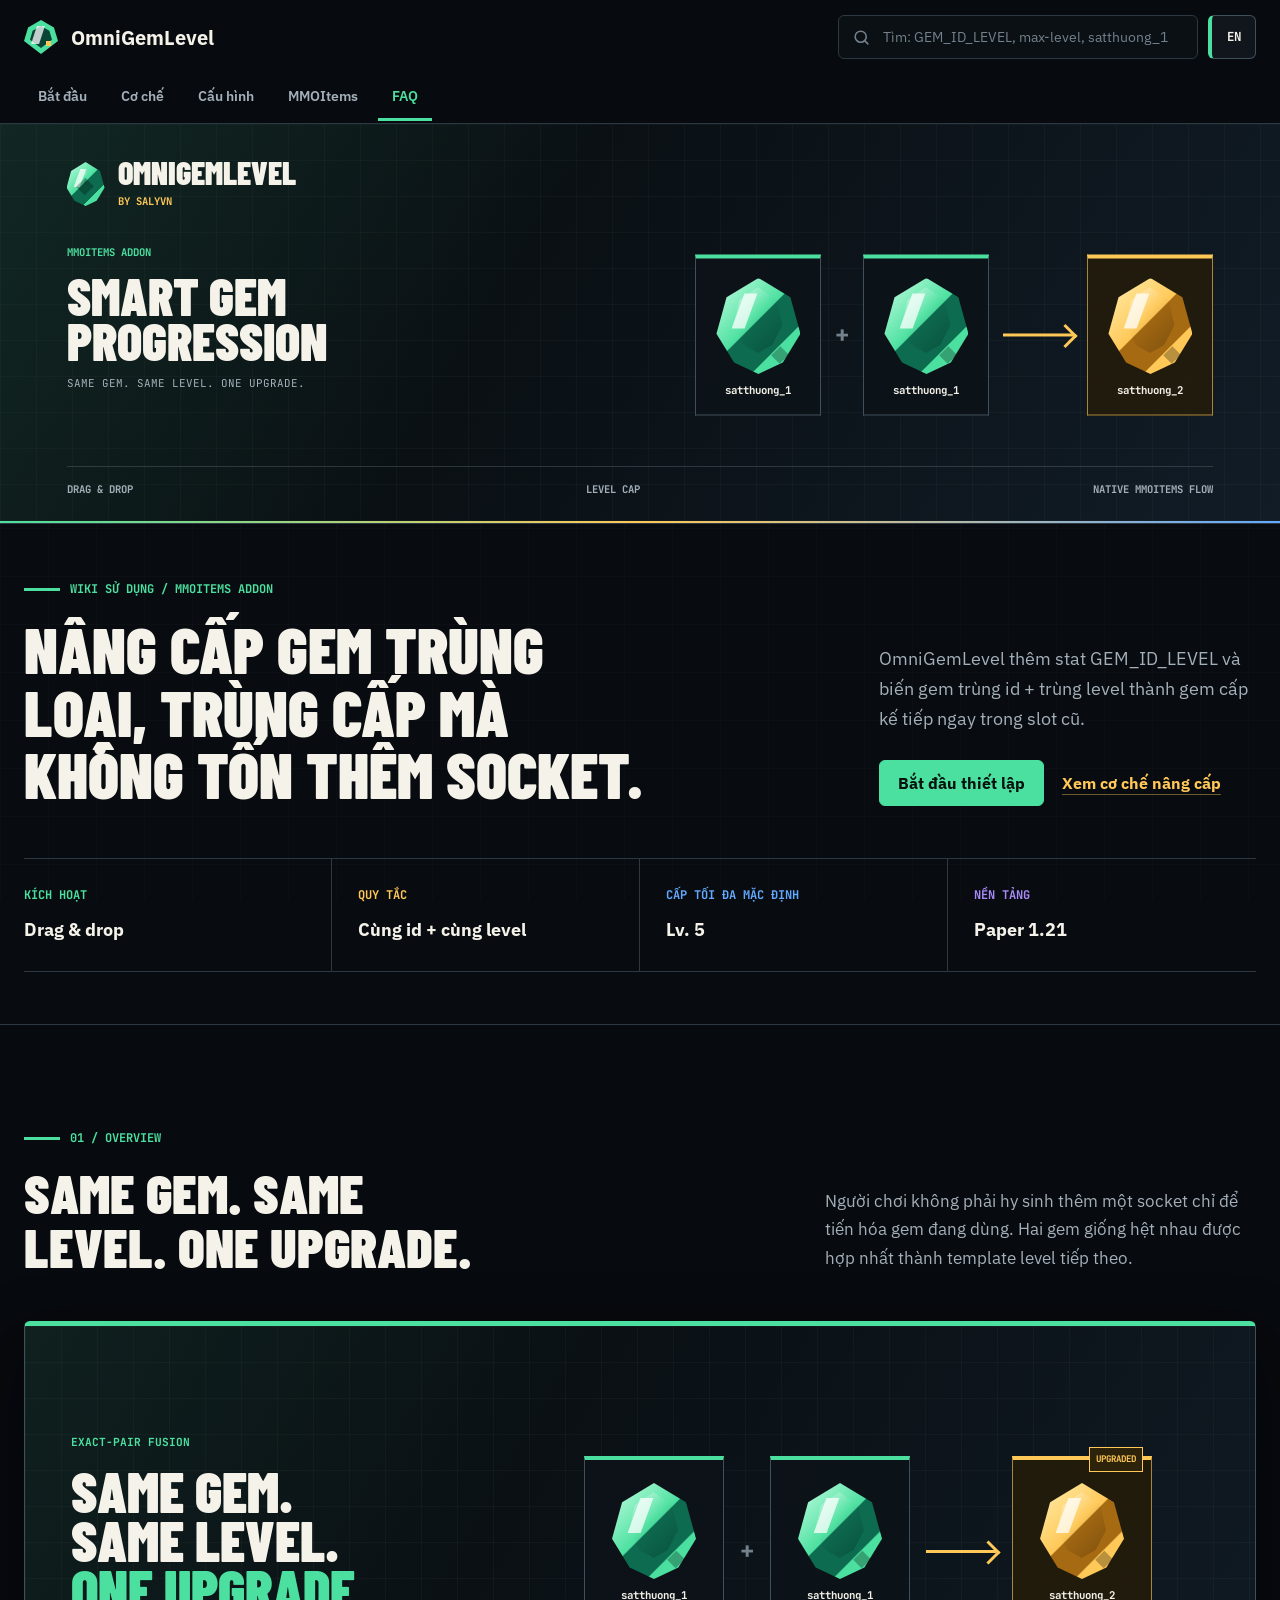
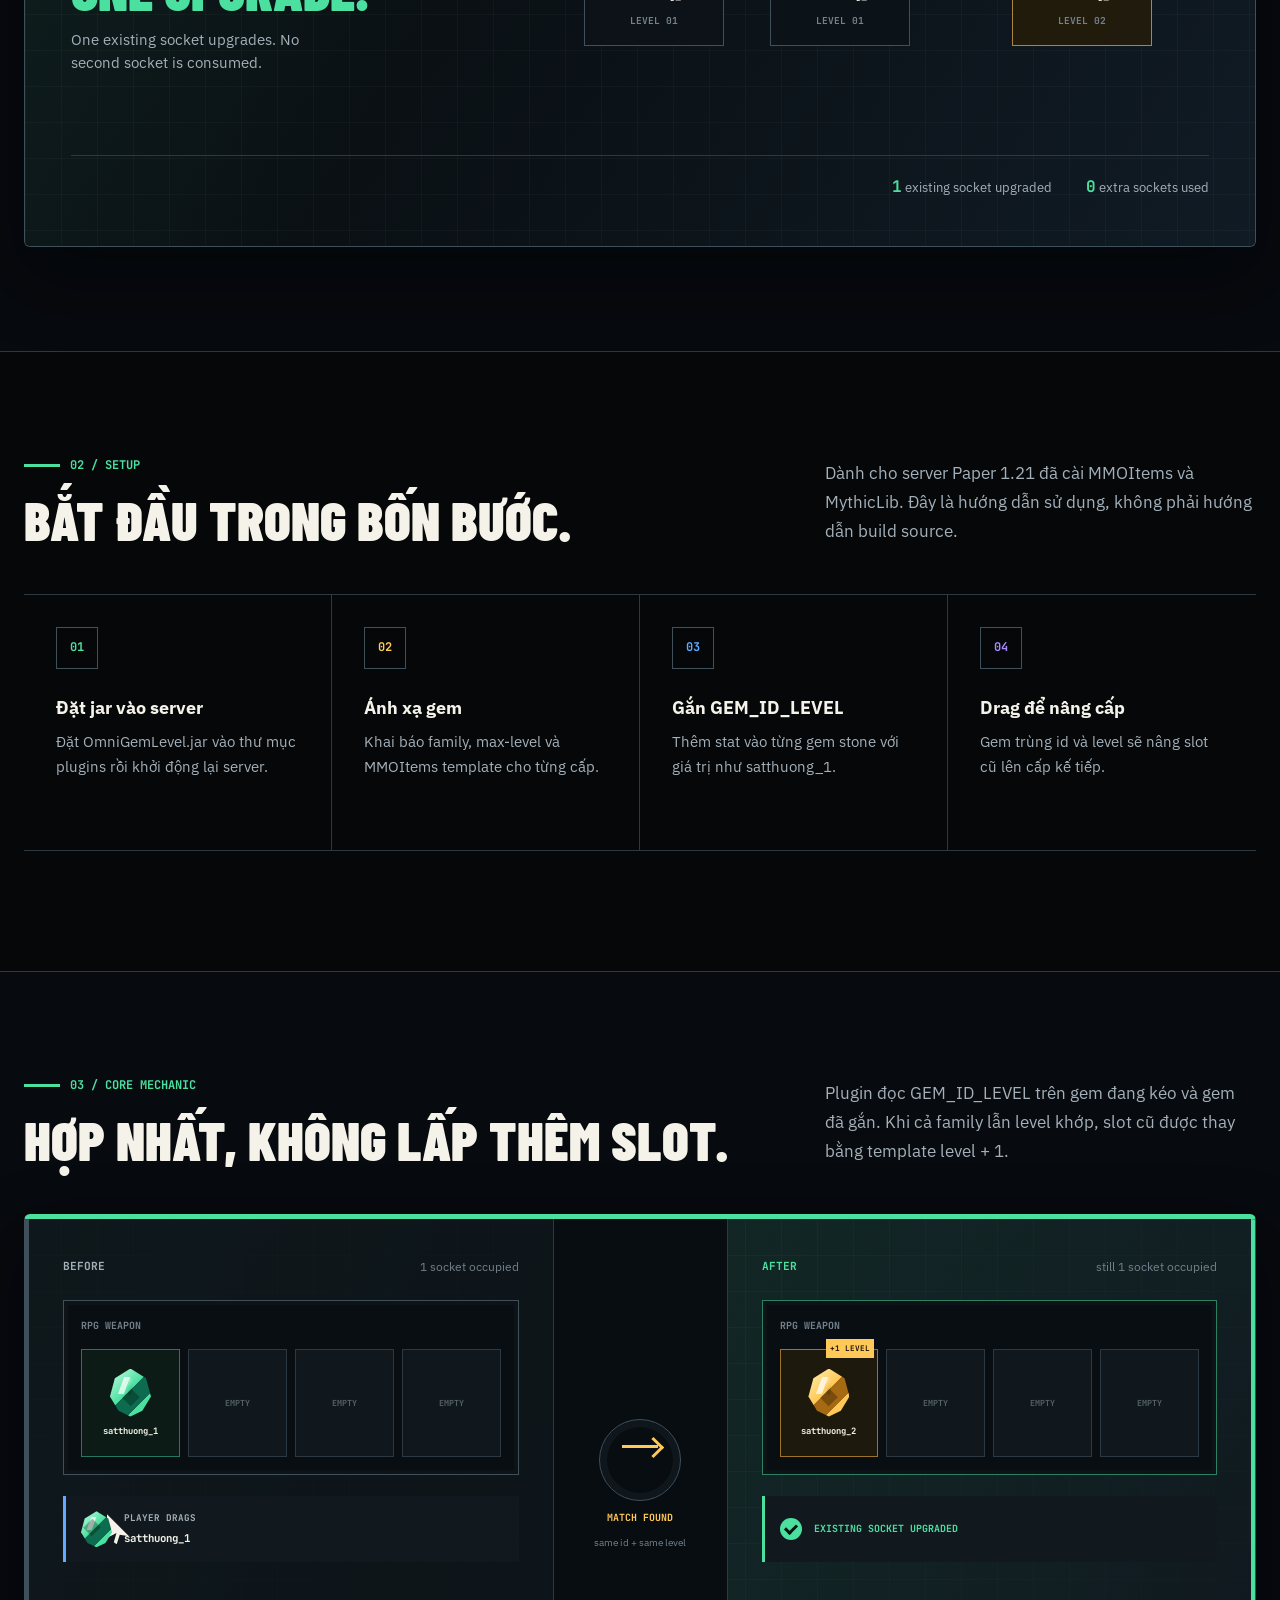
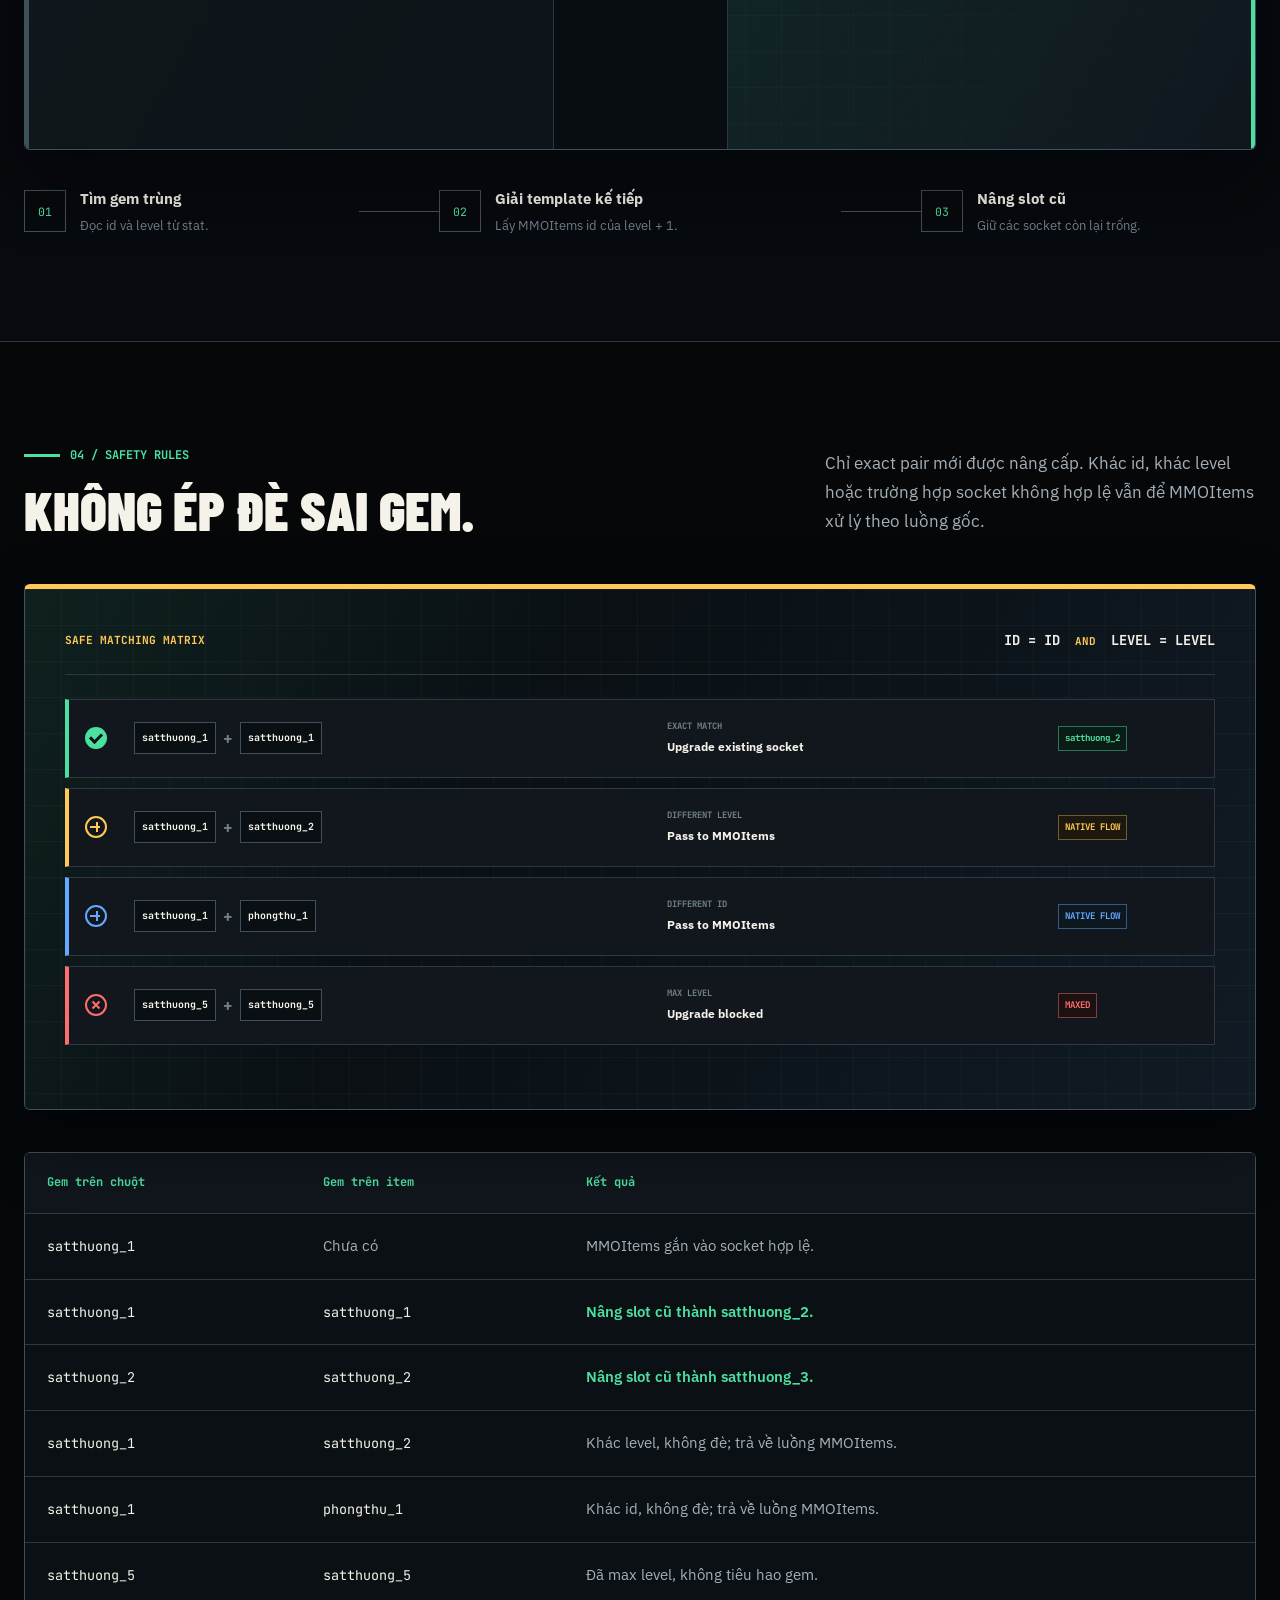
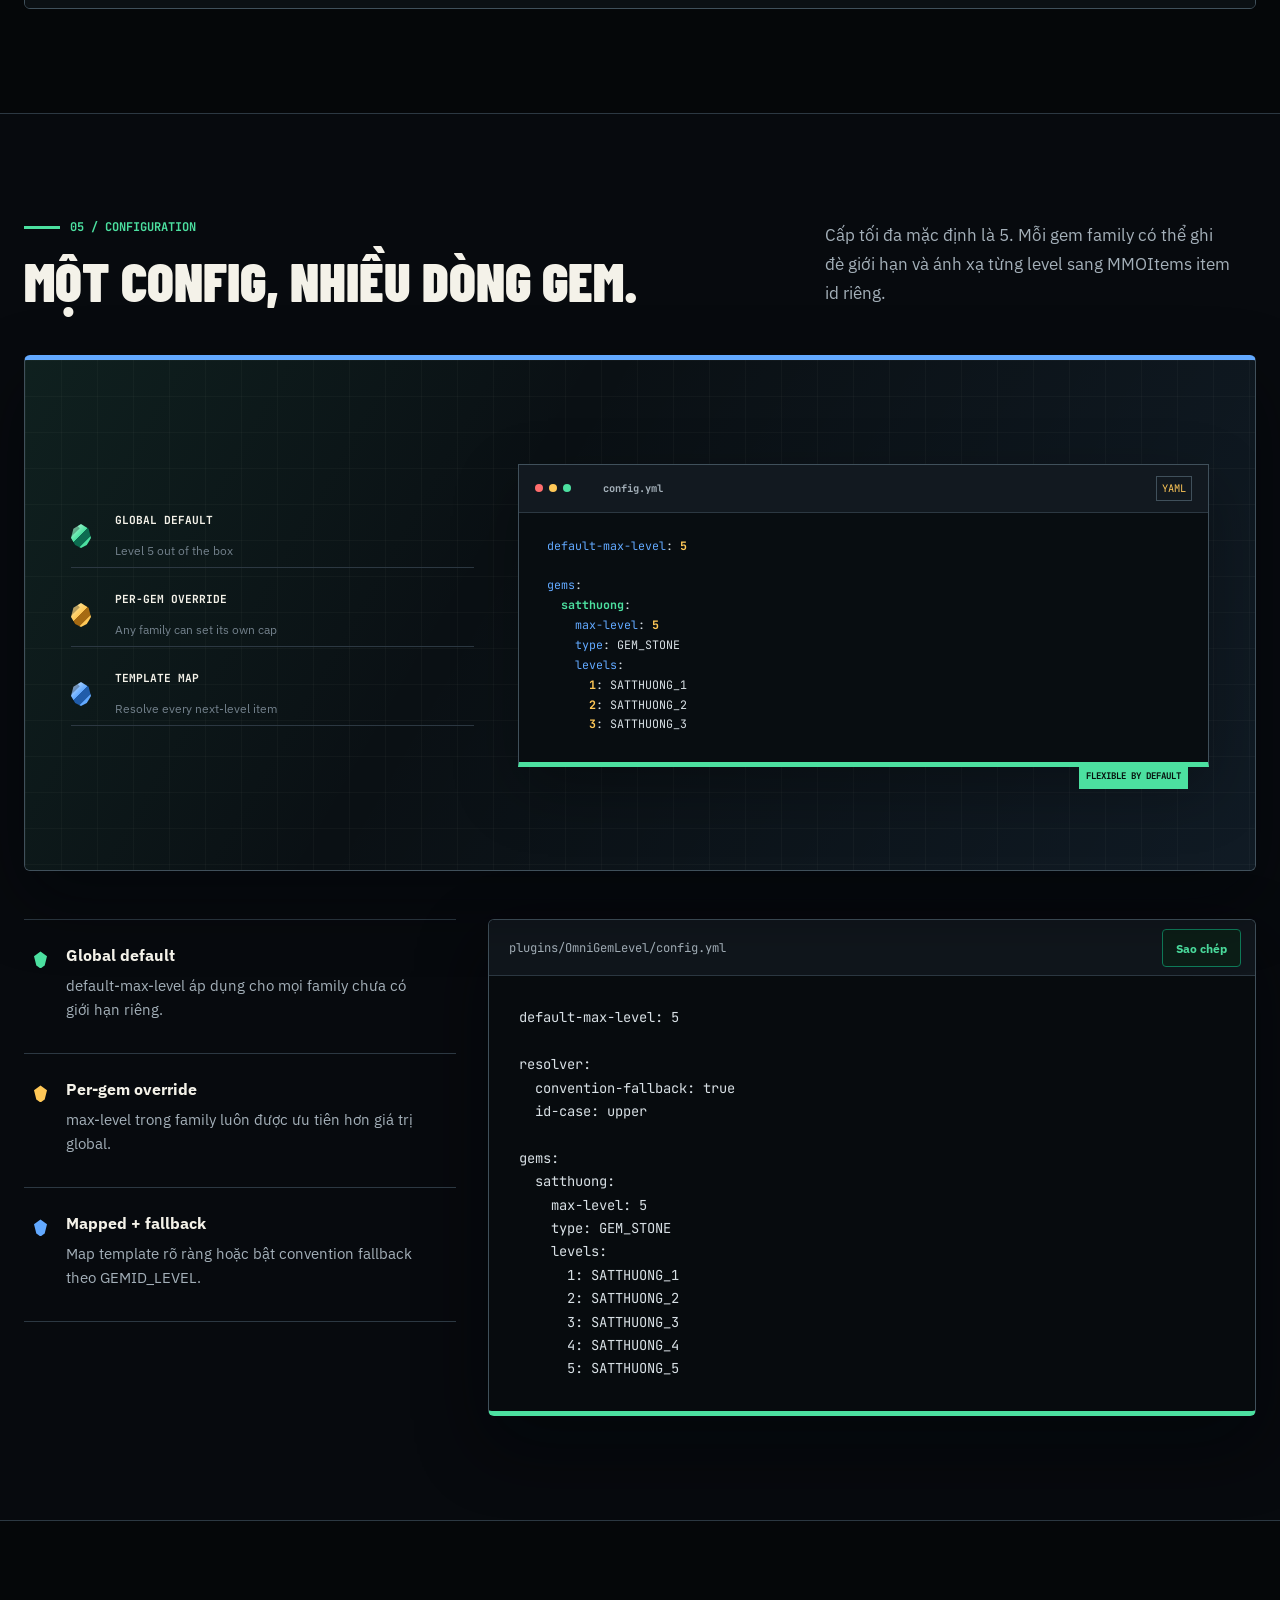
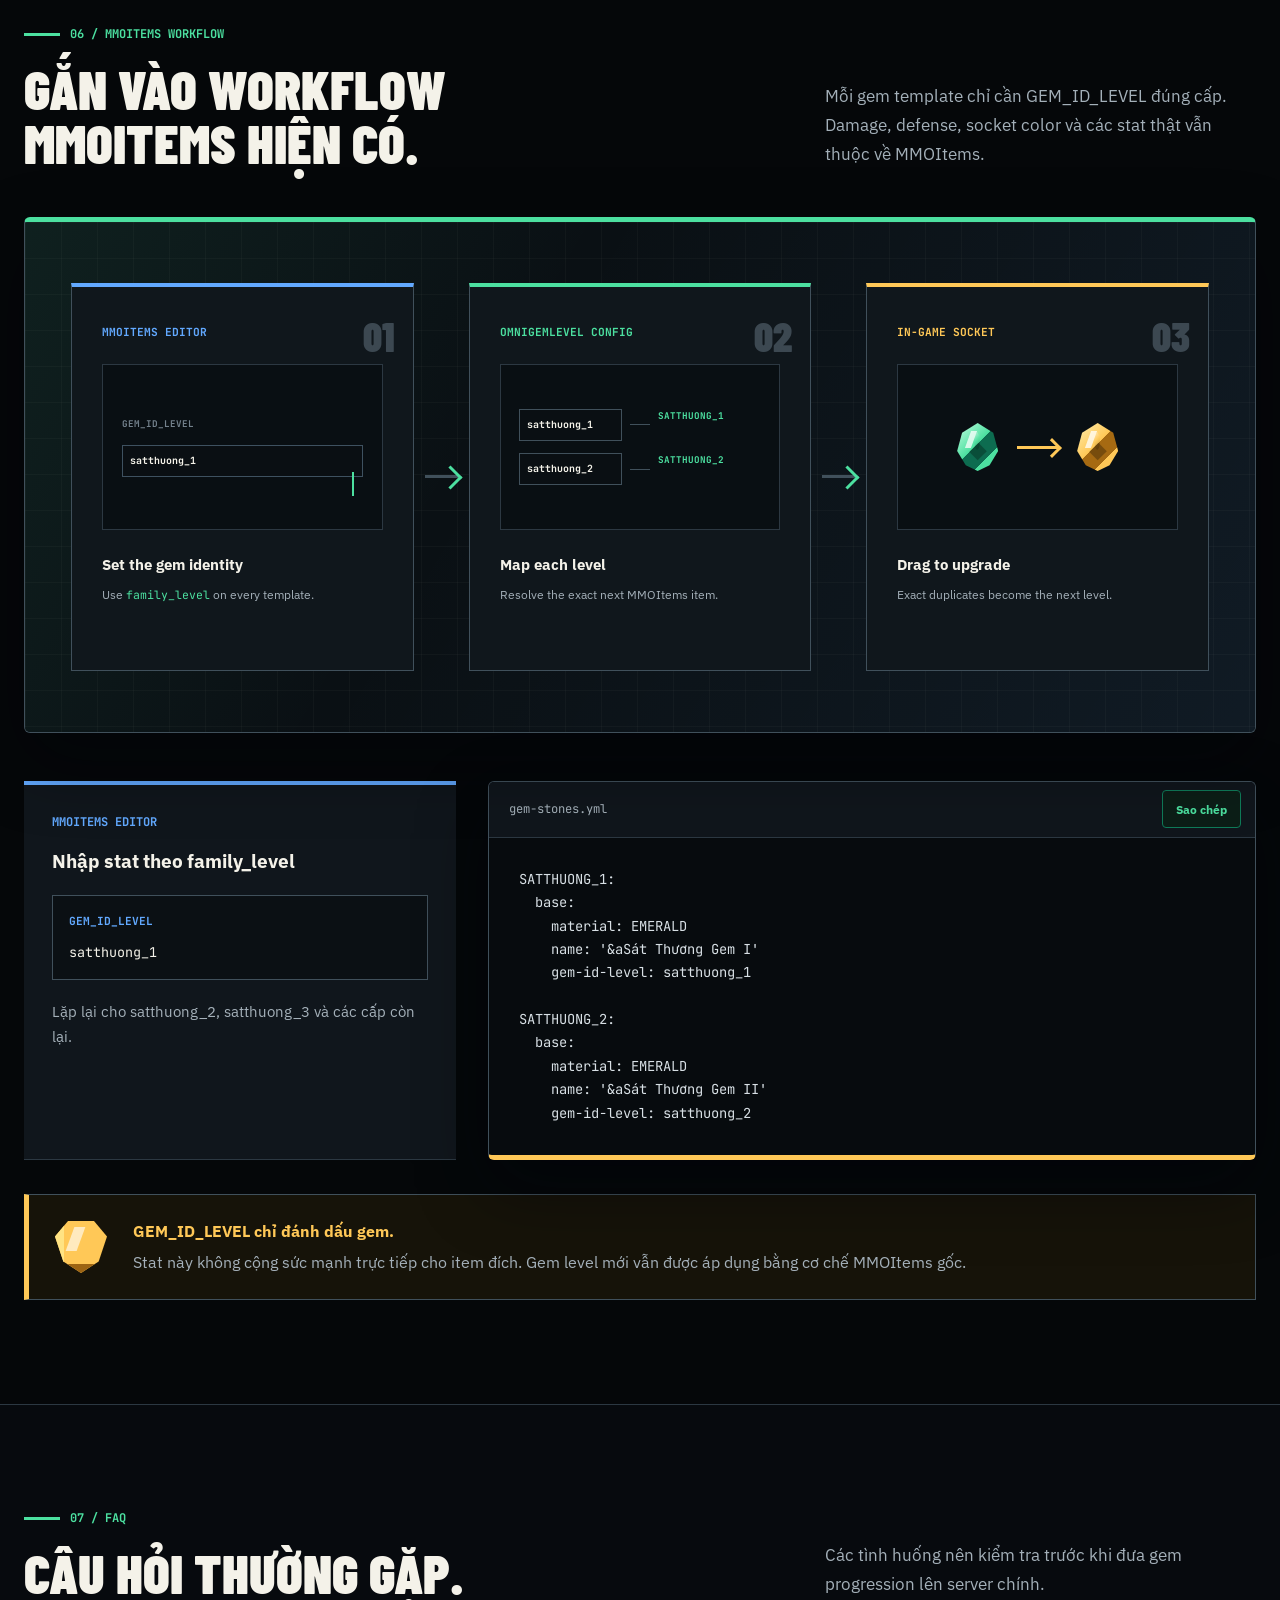
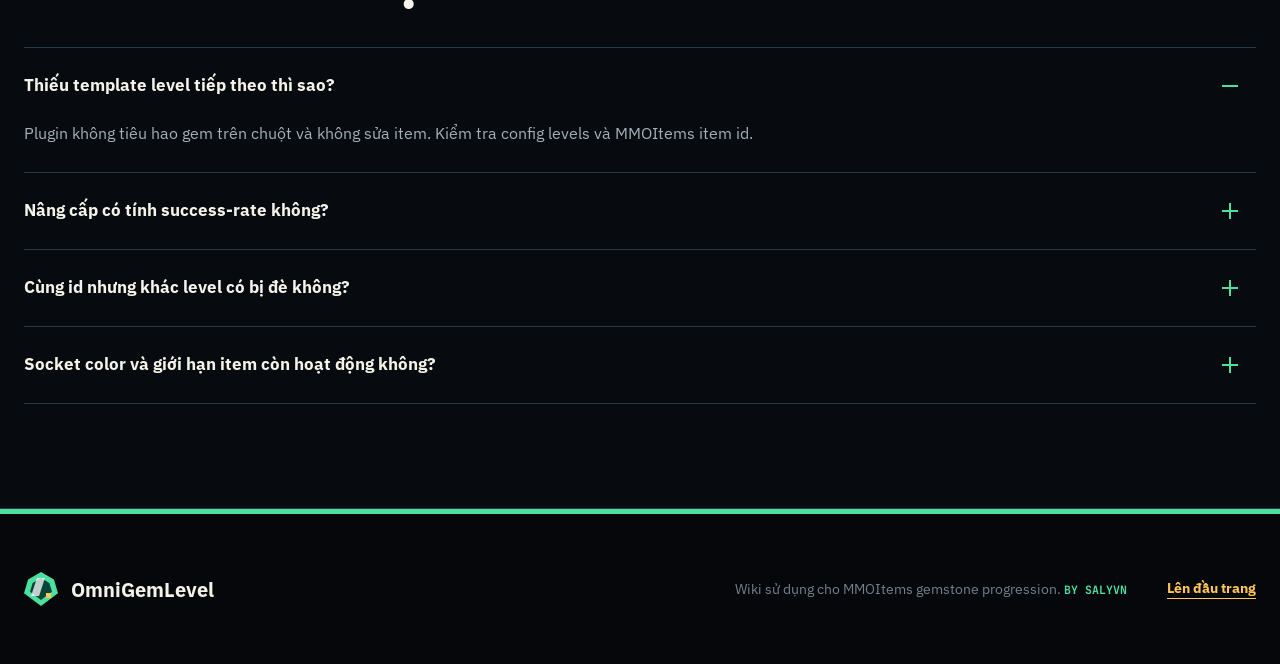
==== commit 1710ecc3: "fix(docs): render wiki showcases with css" ====
--- a/docs/index.html
+++ b/docs/index.html
@@ -35,7 +35,10 @@
   <link rel="icon" type="image/svg+xml" href="assets/omnigemlevel-favicon.svg">
   <link rel="stylesheet" href="assets/wiki.css">
   <link rel="stylesheet" href="assets/wiki-content.css">
+  <link rel="stylesheet" href="assets/wiki-visuals.css">
+  <link rel="stylesheet" href="assets/wiki-visuals-content.css">
   <link rel="stylesheet" href="assets/wiki-responsive.css">
+  <link rel="stylesheet" href="assets/wiki-visuals-responsive.css">
 
   <script type="application/ld+json">
   {
@@ -81,8 +84,33 @@
 
   <main id="content">
     <section class="hero" id="top">
-      <div class="hero-media">
-        <img src="assets/showcase/omnigemlevel-resource-banner-1920x640.png" width="1920" height="640" alt="OmniGemLevel by SalyVn with five colorful gemstones">
+      <div class="hero-media css-hero-banner" role="img" aria-label="OmniGemLevel gem fusion showcase">
+        <div class="css-banner-brand">
+          <span class="css-gem gem-emerald gem-brand" aria-hidden="true"><i></i></span>
+          <div><strong>OmniGemLevel</strong><small>BY SALYVN</small></div>
+        </div>
+        <div class="css-banner-copy" aria-hidden="true">
+          <small>MMOITEMS ADDON</small>
+          <b>SMART GEM<br>PROGRESSION</b>
+          <span>SAME GEM. SAME LEVEL. ONE UPGRADE.</span>
+        </div>
+        <div class="css-banner-fusion" aria-hidden="true">
+          <div class="css-mini-card">
+            <span class="css-gem gem-emerald"><i></i></span>
+            <code>satthuong_1</code>
+          </div>
+          <b class="css-math">+</b>
+          <div class="css-mini-card">
+            <span class="css-gem gem-emerald"><i></i></span>
+            <code>satthuong_1</code>
+          </div>
+          <span class="css-flow-arrow"></span>
+          <div class="css-mini-card is-upgraded">
+            <span class="css-gem gem-gold"><i></i></span>
+            <code>satthuong_2</code>
+          </div>
+        </div>
+        <div class="css-banner-foot" aria-hidden="true"><span>DRAG &amp; DROP</span><span>LEVEL CAP</span><span>NATIVE MMOITEMS FLOW</span></div>
       </div>
 
       <div class="shell hero-copy">
@@ -116,9 +144,21 @@
         <p data-i18n="overview_copy">Người chơi không phải hy sinh thêm một socket chỉ để tiến hóa gem đang dùng. Hai gem giống hệt nhau được hợp nhất thành template level tiếp theo.</p>
       </div>
       <div class="shell media-frame">
-        <a href="assets/showcase/omnigemlevel-01-product-cover-1920x1080.png" target="_blank" rel="noopener">
-          <img src="assets/showcase/omnigemlevel-01-product-cover-1920x1080.png" width="1920" height="1080" loading="lazy" data-i18n-alt="alt_overview" alt="OmniGemLevel product overview showing two level-one gems becoming one level-two gem">
-        </a>
+        <div class="css-showcase css-overview-visual" role="img" aria-label="Two satthuong level one gems combine into one level two gem">
+          <div class="css-showcase-copy">
+            <small>EXACT-PAIR FUSION</small>
+            <b>SAME GEM.<br>SAME LEVEL.<br><em>ONE UPGRADE.</em></b>
+            <span>One existing socket upgrades. No second socket is consumed.</span>
+          </div>
+          <div class="css-overview-fusion" aria-hidden="true">
+            <div class="css-gem-card"><span class="css-gem gem-emerald"><i></i></span><code>satthuong_1</code><small>LEVEL 01</small></div>
+            <b class="css-math">+</b>
+            <div class="css-gem-card"><span class="css-gem gem-emerald"><i></i></span><code>satthuong_1</code><small>LEVEL 01</small></div>
+            <span class="css-flow-arrow"></span>
+            <div class="css-gem-card result-card"><span class="css-gem gem-gold"><i></i></span><code>satthuong_2</code><small>LEVEL 02</small><mark>UPGRADED</mark></div>
+          </div>
+          <div class="css-overview-facts" aria-hidden="true"><span><b>1</b> existing socket upgraded</span><span><b>0</b> extra sockets used</span></div>
+        </div>
       </div>
     </section>
 
@@ -164,9 +204,31 @@
         <p data-i18n="mechanics_copy">Plugin đọc GEM_ID_LEVEL trên gem đang kéo và gem đã gắn. Khi cả family lẫn level khớp, slot cũ được thay bằng template level + 1.</p>
       </div>
       <div class="shell media-frame accent-green">
-        <a href="assets/showcase/omnigemlevel-02-gem-fusion-1920x1080.png" target="_blank" rel="noopener">
-          <img src="assets/showcase/omnigemlevel-02-gem-fusion-1920x1080.png" width="1920" height="1080" loading="lazy" data-i18n-alt="alt_mechanics" alt="Before and after diagram of an existing gem socket upgrading from level one to level two">
-        </a>
+        <div class="css-showcase css-mechanics-visual" role="img" aria-label="An existing socket with satthuong level one upgrades to satthuong level two">
+          <div class="css-socket-column">
+            <div class="css-visual-label"><b>BEFORE</b><span>1 socket occupied</span></div>
+            <div class="css-item-frame">
+              <small>RPG WEAPON</small>
+              <div class="css-socket-grid">
+                <div class="css-socket occupied"><span class="css-gem gem-emerald gem-small"><i></i></span><code>satthuong_1</code></div>
+                <div class="css-socket">EMPTY</div><div class="css-socket">EMPTY</div><div class="css-socket">EMPTY</div>
+              </div>
+            </div>
+            <div class="css-drag-card"><span class="css-cursor"></span><span class="css-gem gem-emerald gem-tiny"><i></i></span><div><b>PLAYER DRAGS</b><code>satthuong_1</code></div></div>
+          </div>
+          <div class="css-merge-core" aria-hidden="true"><span class="css-core-arrow"></span><b>MATCH FOUND</b><small>same id + same level</small></div>
+          <div class="css-socket-column is-after">
+            <div class="css-visual-label"><b>AFTER</b><span>still 1 socket occupied</span></div>
+            <div class="css-item-frame success-frame">
+              <small>RPG WEAPON</small>
+              <div class="css-socket-grid">
+                <div class="css-socket occupied upgraded"><span class="css-gem gem-gold gem-small"><i></i></span><code>satthuong_2</code><mark>+1 LEVEL</mark></div>
+                <div class="css-socket">EMPTY</div><div class="css-socket">EMPTY</div><div class="css-socket">EMPTY</div>
+              </div>
+            </div>
+            <div class="css-success-card"><span class="css-check"></span> EXISTING SOCKET UPGRADED</div>
+          </div>
+        </div>
       </div>
       <div class="shell logic-rail">
         <div><span>01</span><b data-i18n="logic_1_title">Tìm gem trùng</b><small data-i18n="logic_1_copy">Đọc id và level từ stat.</small></div>
@@ -186,9 +248,15 @@
         <p data-i18n="behavior_copy">Chỉ exact pair mới được nâng cấp. Khác id, khác level hoặc trường hợp socket không hợp lệ vẫn để MMOItems xử lý theo luồng gốc.</p>
       </div>
       <div class="shell media-frame accent-gold">
-        <a href="assets/showcase/omnigemlevel-03-safe-matching-1920x1080.png" target="_blank" rel="noopener">
-          <img src="assets/showcase/omnigemlevel-03-safe-matching-1920x1080.png" width="1920" height="1080" loading="lazy" data-i18n-alt="alt_behavior" alt="Safety matrix showing exact gem matches, different levels, different ids, and max-level handling">
-        </a>
+        <div class="css-showcase css-rules-visual" role="img" aria-label="Exact pairs upgrade, other pairs use MMOItems flow or respect max level">
+          <div class="css-rules-head"><span>SAFE MATCHING MATRIX</span><b>ID = ID <i>AND</i> LEVEL = LEVEL</b></div>
+          <div class="css-rule-list">
+            <div class="css-rule-row rule-positive"><span class="css-check"></span><div><code>satthuong_1</code><b>+</b><code>satthuong_1</code></div><p><small>EXACT MATCH</small><strong>Upgrade existing socket</strong></p><mark>satthuong_2</mark></div>
+            <div class="css-rule-row rule-neutral"><span class="css-pass"></span><div><code>satthuong_1</code><b>+</b><code>satthuong_2</code></div><p><small>DIFFERENT LEVEL</small><strong>Pass to MMOItems</strong></p><mark>NATIVE FLOW</mark></div>
+            <div class="css-rule-row rule-blue"><span class="css-pass"></span><div><code>satthuong_1</code><b>+</b><code>phongthu_1</code></div><p><small>DIFFERENT ID</small><strong>Pass to MMOItems</strong></p><mark>NATIVE FLOW</mark></div>
+            <div class="css-rule-row rule-blocked"><span class="css-stop"></span><div><code>satthuong_5</code><b>+</b><code>satthuong_5</code></div><p><small>MAX LEVEL</small><strong>Upgrade blocked</strong></p><mark>MAXED</mark></div>
+          </div>
+        </div>
       </div>
 
       <div class="shell table-wrap">
@@ -221,9 +289,23 @@
         <p data-i18n="config_copy">Cấp tối đa mặc định là 5. Mỗi gem family có thể ghi đè giới hạn và ánh xạ từng level sang MMOItems item id riêng.</p>
       </div>
       <div class="shell media-frame accent-blue">
-        <a href="assets/showcase/omnigemlevel-04-flexible-config-1920x1080.png" target="_blank" rel="noopener">
-          <img src="assets/showcase/omnigemlevel-04-flexible-config-1920x1080.png" width="1920" height="1080" loading="lazy" data-i18n-alt="alt_config" alt="OmniGemLevel configuration showcase with global max level and per-gem override">
-        </a>
+        <div class="css-showcase css-config-visual" role="img" aria-label="Configuration terminal showing global default and per-gem max level override">
+          <div class="css-config-points">
+            <span><i class="css-gem gem-emerald gem-dot"></i><b>GLOBAL DEFAULT</b><small>Level 5 out of the box</small></span>
+            <span><i class="css-gem gem-gold gem-dot"></i><b>PER-GEM OVERRIDE</b><small>Any family can set its own cap</small></span>
+            <span><i class="css-gem gem-blue gem-dot"></i><b>TEMPLATE MAP</b><small>Resolve every next-level item</small></span>
+          </div>
+          <div class="css-terminal"><div class="css-terminal-bar"><span><i></i><i></i><i></i></span><b>config.yml</b><small>YAML</small></div><pre><code><em>default-max-level</em>: <b>5</b>
+
+<em>gems</em>:
+  <strong>satthuong</strong>:
+    <em>max-level</em>: <b>5</b>
+    <em>type</em>: GEM_STONE
+    <em>levels</em>:
+      <b>1</b>: SATTHUONG_1
+      <b>2</b>: SATTHUONG_2
+      <b>3</b>: SATTHUONG_3</code></pre><mark>FLEXIBLE BY DEFAULT</mark></div>
+        </div>
       </div>
 
       <div class="shell config-layout">
@@ -276,9 +358,13 @@
         <p data-i18n="mi_copy">Mỗi gem template chỉ cần GEM_ID_LEVEL đúng cấp. Damage, defense, socket color và các stat thật vẫn thuộc về MMOItems.</p>
       </div>
       <div class="shell media-frame accent-green">
-        <a href="assets/showcase/omnigemlevel-05-mmoitems-workflow-1920x1080.png" target="_blank" rel="noopener">
-          <img src="assets/showcase/omnigemlevel-05-mmoitems-workflow-1920x1080.png" width="1920" height="1080" loading="lazy" data-i18n-alt="alt_mmoitems" alt="Three-step workflow for adding GEM_ID_LEVEL, mapping templates, and upgrading by drag and drop">
-        </a>
+        <div class="css-showcase css-workflow-visual" role="img" aria-label="MMOItems workflow from GEM ID LEVEL stat to mapping and drag upgrade">
+          <article class="css-workflow-step step-blue"><b>01</b><small>MMOITEMS EDITOR</small><div class="css-editor-visual"><span>GEM_ID_LEVEL</span><code>satthuong_1</code><i></i></div><strong>Set the gem identity</strong><p>Use <code>family_level</code> on every template.</p></article>
+          <span class="css-workflow-arrow"></span>
+          <article class="css-workflow-step step-green"><b>02</b><small>OMNIGEMLEVEL CONFIG</small><div class="css-map-visual"><code>satthuong_1</code><i></i><b>SATTHUONG_1</b><code>satthuong_2</code><i></i><b>SATTHUONG_2</b></div><strong>Map each level</strong><p>Resolve the exact next MMOItems item.</p></article>
+          <span class="css-workflow-arrow"></span>
+          <article class="css-workflow-step step-gold"><b>03</b><small>IN-GAME SOCKET</small><div class="css-upgrade-visual"><span class="css-gem gem-emerald gem-small"><i></i></span><i></i><span class="css-gem gem-gold gem-small"><i></i></span></div><strong>Drag to upgrade</strong><p>Exact duplicates become the next level.</p></article>
+        </div>
       </div>
 
       <div class="shell editor-layout">
--- a/docs/assets/wiki.css
+++ b/docs/assets/wiki.css
@@ -329,13 +329,6 @@
   background: linear-gradient(90deg, var(--green), var(--gold), var(--blue));
 }
 
-.hero-media img {
-  width: 100%;
-  height: auto;
-  aspect-ratio: 3 / 1;
-  object-fit: cover;
-}
-
 .hero-copy {
   display: grid;
   grid-template-columns: minmax(0, 1.35fr) minmax(360px, .65fr);
--- a/docs/assets/wiki-content.css
+++ b/docs/assets/wiki-content.css
@@ -11,22 +11,6 @@
 .media-frame.accent-green { border-top-color: var(--green); }
 .media-frame.accent-gold { border-top-color: var(--gold); }
 .media-frame.accent-blue { border-top-color: var(--blue); }
-
-.media-frame a {
-  display: block;
-}
-
-.media-frame img {
-  width: 100%;
-  aspect-ratio: 16 / 9;
-  object-fit: cover;
-  transition: transform 320ms cubic-bezier(.2, .8, .2, 1), filter 320ms cubic-bezier(.2, .8, .2, 1);
-}
-
-.media-frame:hover img {
-  transform: scale(1.012);
-  filter: contrast(1.03);
-}
 
 .setup-steps {
   display: grid;
--- a/docs/assets/wiki-visuals.css
+++ b/docs/assets/wiki-visuals.css
@@ -0,0 +1,374 @@
+/* CSS-native showcases. These stay sharp, responsive, and independent of PNG assets. */
+.css-showcase,
+.css-hero-banner {
+  isolation: isolate;
+  overflow: hidden;
+  background:
+    linear-gradient(rgba(255, 255, 255, .028) 1px, transparent 1px),
+    linear-gradient(90deg, rgba(255, 255, 255, .028) 1px, transparent 1px),
+    #0a1014;
+  background-size: 36px 36px;
+}
+
+.css-showcase {
+  position: relative;
+  min-height: 500px;
+  padding: 46px;
+}
+
+.css-showcase::before,
+.css-hero-banner::before {
+  content: "";
+  position: absolute;
+  inset: 0;
+  z-index: -1;
+  pointer-events: none;
+  background: linear-gradient(120deg, rgba(76, 224, 160, .08), transparent 38%, rgba(98, 169, 255, .07));
+}
+
+.css-gem {
+  --gem-main: var(--green);
+  --gem-dark: #0b5b41;
+  --gem-light: #b6ffe0;
+  position: relative;
+  width: 84px;
+  height: 96px;
+  display: inline-block;
+  flex: 0 0 auto;
+  clip-path: polygon(50% 0, 88% 20%, 100% 58%, 79% 88%, 50% 100%, 21% 88%, 0 58%, 12% 20%);
+  background: linear-gradient(135deg, var(--gem-light), var(--gem-main) 46%, var(--gem-dark) 47% 72%, var(--gem-main) 73%);
+  filter: drop-shadow(0 10px 13px rgba(0, 0, 0, .42));
+}
+
+.css-gem::before {
+  content: "";
+  position: absolute;
+  inset: 9px 18px 21px 17px;
+  clip-path: inherit;
+  background: linear-gradient(135deg, rgba(255, 255, 255, .45), transparent 42%, rgba(0, 0, 0, .24));
+}
+
+.css-gem::after {
+  content: "";
+  position: absolute;
+  right: 14px;
+  bottom: 13px;
+  width: 12px;
+  height: 13px;
+  transform: rotate(45deg);
+  background: rgba(0, 0, 0, .28);
+}
+
+.css-gem i {
+  position: absolute;
+  top: 15px;
+  left: 22px;
+  width: 13px;
+  height: 35px;
+  transform: skew(-20deg);
+  background: rgba(255, 255, 255, .74);
+}
+
+.gem-emerald { --gem-main: #4ce0a0; --gem-dark: #0d6c50; --gem-light: #c8ffe4; }
+.gem-gold { --gem-main: #ffc857; --gem-dark: #a66a12; --gem-light: #fff0b2; }
+.gem-blue { --gem-main: #62a9ff; --gem-dark: #205caa; --gem-light: #d5e9ff; }
+.gem-violet { --gem-main: #a78bfa; --gem-dark: #6045ae; --gem-light: #e3dbff; }
+
+.gem-brand {
+  width: 38px;
+  height: 44px;
+}
+
+.gem-brand i {
+  top: 7px;
+  left: 10px;
+  width: 6px;
+  height: 18px;
+}
+
+.gem-small {
+  width: 41px;
+  height: 48px;
+}
+
+.gem-small i {
+  top: 8px;
+  left: 11px;
+  width: 6px;
+  height: 17px;
+}
+
+.gem-tiny {
+  width: 31px;
+  height: 36px;
+}
+
+.gem-tiny i {
+  top: 6px;
+  left: 8px;
+  width: 5px;
+  height: 13px;
+}
+
+.gem-dot {
+  width: 20px;
+  height: 24px;
+}
+
+.gem-dot i {
+  display: none;
+}
+
+.css-flow-arrow,
+.css-workflow-arrow {
+  position: relative;
+  width: 70px;
+  height: 3px;
+  flex: 0 0 auto;
+  background: var(--gold);
+}
+
+.css-flow-arrow::after,
+.css-workflow-arrow::after {
+  content: "";
+  position: absolute;
+  right: -1px;
+  top: -6px;
+  width: 14px;
+  height: 14px;
+  border-top: 3px solid var(--gold);
+  border-right: 3px solid var(--gold);
+  transform: rotate(45deg);
+}
+
+.css-math {
+  color: var(--muted-2);
+  font-family: "JetBrains Mono", monospace;
+  font-size: 1.5rem;
+}
+
+/* Hero banner */
+.css-hero-banner {
+  position: relative;
+  min-height: 390px;
+  aspect-ratio: 3.2 / 1;
+  border-bottom: 1px solid var(--line);
+}
+
+.css-hero-banner::before {
+  background:
+    linear-gradient(90deg, rgba(7, 12, 15, .18), transparent 48%),
+    linear-gradient(120deg, rgba(76, 224, 160, .14), transparent 40%, rgba(98, 169, 255, .08));
+}
+
+.css-banner-brand {
+  position: absolute;
+  top: 34px;
+  left: 5.2%;
+  display: flex;
+  align-items: center;
+  gap: 13px;
+}
+
+.css-banner-brand strong,
+.css-banner-brand small {
+  display: block;
+}
+
+.css-banner-brand strong {
+  color: var(--ink);
+  font-family: "Barlow Condensed", sans-serif;
+  font-size: 2rem;
+  font-weight: 900;
+  line-height: .9;
+  text-transform: uppercase;
+}
+
+.css-banner-brand small,
+.css-banner-copy small,
+.css-banner-foot {
+  color: var(--green);
+  font-family: "JetBrains Mono", monospace;
+  font-size: .66rem;
+  font-weight: 700;
+  letter-spacing: 0;
+}
+
+.css-banner-brand small {
+  margin-top: 6px;
+  color: var(--gold);
+}
+
+.css-banner-copy {
+  position: absolute;
+  top: 120px;
+  left: 5.2%;
+  display: grid;
+  gap: 12px;
+}
+
+.css-banner-copy b {
+  color: var(--ink);
+  font-family: "Barlow Condensed", sans-serif;
+  font-size: 3.25rem;
+  font-weight: 900;
+  line-height: .86;
+}
+
+.css-banner-copy span {
+  max-width: 290px;
+  color: var(--muted);
+  font-family: "JetBrains Mono", monospace;
+  font-size: .68rem;
+  line-height: 1.55;
+}
+
+.css-banner-fusion {
+  position: absolute;
+  top: 50%;
+  right: 5.2%;
+  display: flex;
+  align-items: center;
+  gap: 14px;
+  transform: translateY(-43%);
+}
+
+.css-mini-card,
+.css-gem-card {
+  position: relative;
+  min-width: 126px;
+  display: grid;
+  justify-items: center;
+  gap: 8px;
+  border: 1px solid var(--line-strong);
+  border-top: 4px solid var(--green);
+  padding: 20px 14px 15px;
+  background: rgba(12, 19, 24, .92);
+}
+
+.css-mini-card code,
+.css-gem-card code,
+.css-drag-card code {
+  color: var(--ink);
+  font-family: "JetBrains Mono", monospace;
+  font-size: .67rem;
+  font-weight: 700;
+}
+
+.css-mini-card.is-upgraded,
+.result-card {
+  border-color: rgba(255, 200, 87, .62);
+  border-top-color: var(--gold);
+  background: rgba(35, 28, 11, .92);
+}
+
+.css-banner-foot {
+  position: absolute;
+  right: 5.2%;
+  bottom: 25px;
+  left: 5.2%;
+  display: flex;
+  justify-content: space-between;
+  border-top: 1px solid rgba(164, 176, 185, .22);
+  padding-top: 14px;
+  color: var(--muted);
+}
+
+/* Product overview */
+.css-overview-visual {
+  min-height: 520px;
+  display: grid;
+  grid-template-columns: minmax(250px, .85fr) minmax(0, 1.4fr);
+  grid-template-rows: 1fr auto;
+  gap: 24px 42px;
+  align-items: center;
+}
+
+.css-showcase-copy small,
+.css-visual-label b,
+.css-rules-head > span,
+.css-config-points b,
+.css-workflow-step > small {
+  color: var(--green);
+  font-family: "JetBrains Mono", monospace;
+  font-size: .7rem;
+  font-weight: 700;
+}
+
+.css-showcase-copy b {
+  display: block;
+  margin: 12px 0 17px;
+  color: var(--ink);
+  font-family: "Barlow Condensed", sans-serif;
+  font-size: 3.55rem;
+  font-weight: 900;
+  line-height: .86;
+}
+
+.css-showcase-copy em {
+  color: var(--green);
+  font-style: normal;
+}
+
+.css-showcase-copy > span {
+  display: block;
+  max-width: 260px;
+  color: var(--muted);
+  font-size: .92rem;
+  line-height: 1.55;
+}
+
+.css-overview-fusion {
+  display: flex;
+  align-items: center;
+  justify-content: center;
+  gap: 16px;
+}
+
+.css-gem-card {
+  min-width: 140px;
+  padding: 23px 16px 17px;
+}
+
+.css-gem-card small {
+  color: var(--muted-2);
+  font-family: "JetBrains Mono", monospace;
+  font-size: .6rem;
+  font-weight: 700;
+}
+
+.css-gem-card mark,
+.css-rule-row mark,
+.css-terminal mark {
+  border: 1px solid var(--gold);
+  padding: 4px 6px;
+  background: #2d230a;
+  color: var(--gold);
+  font-family: "JetBrains Mono", monospace;
+  font-size: .57rem;
+  font-weight: 700;
+}
+
+.css-gem-card mark {
+  position: absolute;
+  top: -13px;
+  right: 8px;
+}
+
+.css-overview-facts {
+  grid-column: 1 / -1;
+  display: flex;
+  justify-content: flex-end;
+  gap: 34px;
+  border-top: 1px solid var(--line);
+  padding-top: 18px;
+  color: var(--muted);
+  font-size: .8rem;
+}
+
+.css-overview-facts b {
+  color: var(--green);
+  font-family: "JetBrains Mono", monospace;
+  font-size: 1rem;
+}
+
--- a/docs/assets/wiki-visuals-content.css
+++ b/docs/assets/wiki-visuals-content.css
@@ -0,0 +1,629 @@
+/* Socket mechanic */
+.css-mechanics-visual {
+  min-height: 530px;
+  display: grid;
+  grid-template-columns: minmax(0, 1fr) 175px minmax(0, 1fr);
+  gap: 0;
+  padding: 0;
+}
+
+.css-socket-column {
+  padding: 38px 34px;
+  background: rgba(15, 22, 28, .78);
+}
+
+.css-socket-column:first-child {
+  border-left: 4px solid var(--line-strong);
+}
+
+.css-socket-column.is-after {
+  border-right: 4px solid var(--green);
+  background: linear-gradient(120deg, rgba(76, 224, 160, .1), rgba(15, 22, 28, .88));
+}
+
+.css-visual-label {
+  display: flex;
+  justify-content: space-between;
+  gap: 16px;
+  margin-bottom: 24px;
+}
+
+.css-visual-label b {
+  color: var(--muted);
+}
+
+.is-after .css-visual-label b {
+  color: var(--green);
+}
+
+.css-visual-label span {
+  color: var(--muted-2);
+  font-size: .73rem;
+}
+
+.css-item-frame {
+  border: 1px solid var(--line-strong);
+  padding: 17px;
+  background: #090e12;
+  box-shadow: inset 0 0 0 4px rgba(255, 255, 255, .018);
+}
+
+.css-item-frame > small {
+  display: block;
+  margin-bottom: 15px;
+  color: var(--muted-2);
+  font-family: "JetBrains Mono", monospace;
+  font-size: .62rem;
+  font-weight: 700;
+}
+
+.success-frame {
+  border-color: rgba(76, 224, 160, .55);
+}
+
+.css-socket-grid {
+  display: grid;
+  grid-template-columns: repeat(4, 1fr);
+  gap: 8px;
+}
+
+.css-socket {
+  position: relative;
+  min-height: 108px;
+  display: grid;
+  place-content: center;
+  justify-items: center;
+  gap: 7px;
+  border: 1px solid var(--line);
+  color: #53616a;
+  background: #11181d;
+  font-family: "JetBrains Mono", monospace;
+  font-size: .52rem;
+  font-weight: 700;
+}
+
+.css-socket.occupied {
+  border-color: #27765e;
+  background: #0d1b16;
+}
+
+.css-socket.upgraded {
+  border-color: #9d7329;
+  background: #1e190d;
+}
+
+.css-socket code {
+  color: var(--ink);
+  font-size: .55rem;
+}
+
+.css-socket mark {
+  position: absolute;
+  top: -11px;
+  right: 3px;
+  padding: 3px 4px;
+  background: var(--gold);
+  color: #1c1506;
+  font-family: "JetBrains Mono", monospace;
+  font-size: .48rem;
+  font-weight: 700;
+}
+
+.css-drag-card,
+.css-success-card {
+  position: relative;
+  min-height: 66px;
+  display: flex;
+  align-items: center;
+  gap: 12px;
+  margin-top: 21px;
+  border-left: 3px solid var(--blue);
+  padding: 10px 15px;
+  background: #11191f;
+}
+
+.css-drag-card b,
+.css-drag-card code {
+  display: block;
+}
+
+.css-drag-card b {
+  margin-bottom: 3px;
+  color: var(--muted);
+  font-family: "JetBrains Mono", monospace;
+  font-size: .58rem;
+}
+
+.css-cursor {
+  position: absolute;
+  width: 22px;
+  height: 30px;
+  margin-left: 26px;
+  clip-path: polygon(0 0, 100% 73%, 58% 68%, 44% 100%, 31% 93%, 43% 62%, 0 79%);
+  background: var(--ink);
+  filter: drop-shadow(2px 3px 0 #26313a);
+}
+
+.css-drag-card .css-gem {
+  margin-left: 0;
+}
+
+.css-success-card {
+  border-left-color: var(--green);
+  color: var(--green);
+  font-family: "JetBrains Mono", monospace;
+  font-size: .62rem;
+  font-weight: 700;
+}
+
+.css-check,
+.css-pass,
+.css-stop {
+  position: relative;
+  width: 22px;
+  height: 22px;
+  display: inline-block;
+  flex: 0 0 auto;
+  border-radius: 50%;
+}
+
+.css-check { background: var(--green); }
+
+.css-check::after {
+  content: "";
+  position: absolute;
+  top: 6px;
+  left: 5px;
+  width: 9px;
+  height: 5px;
+  border-bottom: 3px solid #07140f;
+  border-left: 3px solid #07140f;
+  transform: rotate(-45deg);
+}
+
+.css-merge-core {
+  position: relative;
+  display: grid;
+  place-content: center;
+  justify-items: center;
+  gap: 9px;
+  border-inline: 1px solid var(--line);
+  background: #080d11;
+}
+
+.css-merge-core::before {
+  content: "";
+  width: 80px;
+  height: 80px;
+  border: 1px solid var(--line-strong);
+  border-radius: 50%;
+  box-shadow: inset 0 0 0 7px #10171c;
+}
+
+.css-core-arrow {
+  position: absolute;
+  top: calc(50% - 39px);
+  width: 36px;
+  height: 3px;
+  background: var(--gold);
+}
+
+.css-core-arrow::after {
+  content: "";
+  position: absolute;
+  right: -3px;
+  top: -5px;
+  width: 12px;
+  height: 12px;
+  border-top: 3px solid var(--gold);
+  border-right: 3px solid var(--gold);
+  transform: rotate(45deg);
+}
+
+.css-merge-core b {
+  color: var(--gold);
+  font-family: "JetBrains Mono", monospace;
+  font-size: .62rem;
+}
+
+.css-merge-core small {
+  max-width: 100px;
+  color: var(--muted-2);
+  font-size: .65rem;
+  line-height: 1.35;
+  text-align: center;
+}
+
+/* Safe matching matrix */
+.css-rules-visual {
+  min-height: 520px;
+  padding: 40px;
+}
+
+.css-rules-head {
+  display: flex;
+  align-items: center;
+  justify-content: space-between;
+  gap: 20px;
+  border-bottom: 1px solid var(--line);
+  padding-bottom: 22px;
+}
+
+.css-rules-head > span { color: var(--gold); }
+
+.css-rules-head > b {
+  color: var(--ink);
+  font-family: "JetBrains Mono", monospace;
+  font-size: .86rem;
+}
+
+.css-rules-head i {
+  margin: 0 7px;
+  color: var(--gold);
+  font-size: .68rem;
+  font-style: normal;
+}
+
+.css-rule-list {
+  display: grid;
+  gap: 10px;
+  padding-top: 24px;
+}
+
+.css-rule-row {
+  min-height: 79px;
+  display: grid;
+  grid-template-columns: 34px minmax(240px, 1.1fr) minmax(170px, .8fr) 140px;
+  align-items: center;
+  gap: 15px;
+  border: 1px solid var(--line);
+  border-left: 4px solid var(--line-strong);
+  padding: 12px 16px;
+  background: #11171c;
+}
+
+.rule-positive { border-left-color: var(--green); }
+.rule-neutral { border-left-color: var(--gold); }
+.rule-blue { border-left-color: var(--blue); }
+.rule-blocked { border-left-color: var(--red); }
+
+.css-rule-row > div {
+  display: flex;
+  align-items: center;
+  gap: 7px;
+}
+
+.css-rule-row code,
+.css-map-visual code,
+.css-editor-visual code {
+  border: 1px solid var(--line-strong);
+  padding: 7px;
+  background: #0a0f13;
+  color: var(--ink);
+  font-family: "JetBrains Mono", monospace;
+  font-size: .62rem;
+  font-weight: 700;
+}
+
+.css-rule-row > div > b {
+  color: var(--muted-2);
+}
+
+.css-rule-row p {
+  margin: 0;
+}
+
+.css-rule-row p small,
+.css-rule-row p strong {
+  display: block;
+}
+
+.css-rule-row p small {
+  margin-bottom: 3px;
+  color: var(--muted-2);
+  font-family: "JetBrains Mono", monospace;
+  font-size: .55rem;
+  font-weight: 700;
+}
+
+.css-rule-row p strong { font-size: .75rem; }
+
+.css-rule-row mark {
+  justify-self: start;
+  border-color: #27765e;
+  background: #0b1b15;
+  color: var(--green);
+}
+
+.rule-neutral .css-pass,
+.rule-blue .css-pass,
+.rule-blocked .css-stop {
+  border: 2px solid currentColor;
+  background: transparent;
+}
+
+.rule-neutral .css-pass { color: var(--gold); }
+.rule-blue .css-pass { color: var(--blue); }
+.rule-blocked .css-stop { color: var(--red); }
+
+.css-pass::before,
+.css-pass::after,
+.css-stop::before,
+.css-stop::after {
+  content: "";
+  position: absolute;
+  top: 8px;
+  width: 10px;
+  height: 2px;
+  background: currentColor;
+}
+
+.css-pass::before { left: 3px; }
+.css-pass::after { right: 3px; transform: rotate(90deg); }
+.css-stop::before { left: 4px; transform: rotate(45deg); }
+.css-stop::after { right: 4px; transform: rotate(-45deg); }
+
+.rule-neutral mark {
+  border-color: #705c2f;
+  background: #1d180d;
+  color: var(--gold);
+}
+
+.rule-blue mark {
+  border-color: #315b80;
+  background: #0d1720;
+  color: var(--blue);
+}
+
+.rule-blocked mark {
+  border-color: #7a3f3f;
+  background: #1d1010;
+  color: var(--red);
+}
+
+/* Config visual */
+.css-config-visual {
+  min-height: 510px;
+  display: grid;
+  grid-template-columns: minmax(240px, .7fr) minmax(380px, 1.2fr);
+  gap: 44px;
+  align-items: center;
+}
+
+.css-config-points {
+  display: grid;
+  gap: 15px;
+}
+
+.css-config-points > span {
+  display: grid;
+  grid-template-columns: 30px 1fr;
+  column-gap: 14px;
+  align-items: center;
+  min-height: 64px;
+  border-bottom: 1px solid var(--line);
+}
+
+.css-config-points i { grid-row: 1 / 3; }
+
+.css-config-points b {
+  color: var(--ink);
+}
+
+.css-config-points small {
+  color: var(--muted-2);
+  font-size: .76rem;
+}
+
+.css-terminal {
+  position: relative;
+  border: 1px solid var(--line-strong);
+  border-bottom: 5px solid var(--green);
+  background: #080d11;
+  box-shadow: 0 22px 60px rgba(0, 0, 0, .3);
+}
+
+.css-terminal-bar {
+  min-height: 48px;
+  display: grid;
+  grid-template-columns: 68px 1fr auto;
+  align-items: center;
+  border-bottom: 1px solid var(--line);
+  padding: 0 16px;
+  background: #121920;
+}
+
+.css-terminal-bar > span {
+  display: flex;
+  gap: 6px;
+}
+
+.css-terminal-bar i {
+  width: 8px;
+  height: 8px;
+  border-radius: 50%;
+  background: var(--red);
+}
+
+.css-terminal-bar i:nth-child(2) { background: var(--gold); }
+.css-terminal-bar i:nth-child(3) { background: var(--green); }
+
+.css-terminal-bar b,
+.css-terminal-bar small {
+  color: var(--muted);
+  font-family: "JetBrains Mono", monospace;
+  font-size: .65rem;
+}
+
+.css-terminal-bar small {
+  border: 1px solid var(--line-strong);
+  padding: 3px 5px;
+  color: var(--gold);
+}
+
+.css-terminal pre {
+  margin: 0;
+  padding: 24px 28px 27px;
+  color: #d8e0e5;
+  font-family: "JetBrains Mono", monospace;
+  font-size: .73rem;
+  line-height: 1.7;
+}
+
+.css-terminal code { font-family: inherit; }
+.css-terminal em { color: var(--blue); font-style: normal; }
+.css-terminal pre b { color: var(--gold); }
+.css-terminal strong { color: var(--green); }
+
+.css-terminal mark {
+  position: absolute;
+  right: 20px;
+  bottom: -27px;
+  border-color: var(--green);
+  background: var(--green);
+  color: #07110d;
+}
+
+/* MMOItems workflow */
+.css-workflow-visual {
+  min-height: 510px;
+  display: grid;
+  grid-template-columns: minmax(0, 1fr) 55px minmax(0, 1fr) 55px minmax(0, 1fr);
+  align-items: center;
+  gap: 0;
+}
+
+.css-workflow-step {
+  position: relative;
+  min-height: 388px;
+  border: 1px solid var(--line-strong);
+  border-top: 4px solid var(--line-strong);
+  padding: 30px;
+  background: #10171c;
+}
+
+.css-workflow-step > b {
+  position: absolute;
+  top: 14px;
+  right: 18px;
+  color: #3c4851;
+  font-family: "Barlow Condensed", sans-serif;
+  font-size: 2.6rem;
+  font-weight: 900;
+}
+
+.step-blue { border-top-color: var(--blue); }
+.step-green { border-top-color: var(--green); }
+.step-gold { border-top-color: var(--gold); }
+.step-blue > small { color: var(--blue); }
+.step-gold > small { color: var(--gold); }
+
+.css-editor-visual,
+.css-map-visual,
+.css-upgrade-visual {
+  min-height: 166px;
+  margin-top: 21px;
+  border: 1px solid var(--line);
+  background: #090f13;
+}
+
+.css-editor-visual {
+  position: relative;
+  display: grid;
+  align-content: center;
+  gap: 13px;
+  padding: 19px;
+}
+
+.css-editor-visual span {
+  color: var(--muted-2);
+  font-family: "JetBrains Mono", monospace;
+  font-size: .58rem;
+  font-weight: 700;
+}
+
+.css-editor-visual code { border-color: #3e5160; }
+
+.css-editor-visual i {
+  position: absolute;
+  right: 28px;
+  bottom: 33px;
+  width: 2px;
+  height: 24px;
+  background: var(--green);
+}
+
+.css-map-visual {
+  display: grid;
+  grid-template-columns: minmax(0, 1fr) 20px minmax(0, 1fr);
+  align-content: center;
+  gap: 12px 8px;
+  padding: 18px;
+}
+
+.css-map-visual i {
+  height: 1px;
+  align-self: center;
+  background: var(--line-strong);
+}
+
+.css-map-visual b {
+  color: var(--green);
+  font-family: "JetBrains Mono", monospace;
+  font-size: .58rem;
+}
+
+.css-upgrade-visual {
+  display: flex;
+  align-items: center;
+  justify-content: center;
+  gap: 19px;
+}
+
+.css-upgrade-visual > i {
+  position: relative;
+  width: 41px;
+  height: 3px;
+  background: var(--gold);
+}
+
+.css-upgrade-visual > i::after {
+  content: "";
+  position: absolute;
+  right: -1px;
+  top: -5px;
+  width: 11px;
+  height: 11px;
+  border-top: 3px solid var(--gold);
+  border-right: 3px solid var(--gold);
+  transform: rotate(45deg);
+}
+
+.css-workflow-step strong {
+  display: block;
+  margin-top: 22px;
+  font-size: .95rem;
+}
+
+.css-workflow-step p {
+  margin: 8px 0 0;
+  color: var(--muted);
+  font-size: .77rem;
+  line-height: 1.5;
+}
+
+.css-workflow-step p code {
+  color: var(--green);
+  font-size: .72rem;
+}
+
+.css-workflow-arrow {
+  width: auto;
+  margin-inline: 11px;
+  background: var(--line-strong);
+}
+
+.css-workflow-arrow::after {
+  border-color: var(--green);
+}
+
--- a/docs/assets/wiki-responsive.css
+++ b/docs/assets/wiki-responsive.css
@@ -120,14 +120,6 @@
     padding-bottom: 36px;
   }
 
-  .hero-media img {
-    height: 260px;
-    min-height: 0;
-    aspect-ratio: 16 / 9;
-    object-fit: contain;
-    object-position: center;
-  }
-
   .hero-copy {
     padding-top: 36px;
   }
@@ -175,11 +167,6 @@
 
   .media-frame {
     width: 100%;
-  }
-
-  .media-frame img {
-    min-height: 250px;
-    object-position: center;
   }
 
   .setup-steps {
@@ -265,11 +252,6 @@
     font-size: 2.15rem;
   }
 
-  .hero-media img {
-    height: 230px;
-    min-height: 0;
-  }
-
   .fact-strip {
     grid-template-columns: 1fr;
   }
@@ -284,10 +266,6 @@
 
   .fact-strip > div:last-child {
     border-bottom: 0;
-  }
-
-  .media-frame img {
-    min-height: 210px;
   }
 
   .hero-links {
--- a/docs/assets/wiki-visuals-responsive.css
+++ b/docs/assets/wiki-visuals-responsive.css
@@ -0,0 +1,127 @@
+@media (max-width: 1050px) {
+  .css-hero-banner {
+    min-height: 355px;
+    aspect-ratio: auto;
+  }
+
+  .css-banner-fusion { right: 3.5%; gap: 9px; }
+  .css-mini-card { min-width: 106px; padding: 15px 10px 12px; }
+  .css-mini-card .css-gem { width: 66px; height: 76px; }
+  .css-mini-card .css-gem i { top: 12px; left: 18px; width: 10px; height: 28px; }
+  .css-overview-visual { gap: 20px; padding: 36px; }
+  .css-overview-fusion { gap: 10px; }
+  .css-gem-card { min-width: 112px; padding: 17px 10px 13px; }
+  .css-gem-card .css-gem { width: 65px; height: 75px; }
+  .css-gem-card .css-gem i { top: 12px; left: 18px; width: 10px; height: 28px; }
+  .css-mechanics-visual { grid-template-columns: minmax(0, 1fr) 130px minmax(0, 1fr); }
+  .css-socket-column { padding: 28px 22px; }
+  .css-socket { min-height: 94px; }
+  .css-rules-visual { padding: 30px; }
+  .css-rule-row { grid-template-columns: 30px minmax(200px, 1fr) minmax(140px, .7fr) 112px; gap: 10px; padding: 10px; }
+  .css-rule-row code { padding: 6px 5px; font-size: .55rem; }
+  .css-config-visual { gap: 28px; padding: 34px; }
+  .css-workflow-step { min-height: 360px; padding: 23px; }
+}
+
+@media (max-width: 760px) {
+  .css-showcase { min-height: 0; padding: 26px; }
+
+  .css-hero-banner {
+    min-height: 334px;
+    aspect-ratio: auto;
+  }
+
+  .css-banner-brand { top: 25px; left: 7%; }
+  .css-banner-copy { top: 102px; left: 7%; }
+  .css-banner-copy b { font-size: 2.6rem; }
+  .css-banner-fusion { right: 6%; bottom: 47px; top: auto; gap: 5px; transform: none; }
+  .css-mini-card { min-width: 69px; gap: 5px; border-top-width: 3px; padding: 8px 4px 7px; }
+  .css-mini-card .css-gem { width: 39px; height: 45px; }
+  .css-mini-card .css-gem i { top: 7px; left: 10px; width: 6px; height: 17px; }
+  .css-mini-card code { font-size: .45rem; }
+  .css-banner-fusion .css-flow-arrow { width: 25px; }
+  .css-banner-fusion .css-math { font-size: .95rem; }
+  .css-banner-foot { font-size: .5rem; }
+
+  .css-overview-visual { grid-template-columns: 1fr; grid-template-rows: auto; gap: 31px; }
+  .css-showcase-copy b { font-size: 2.8rem; }
+  .css-showcase-copy > span { max-width: 100%; }
+  .css-overview-fusion { gap: 5px; }
+  .css-gem-card { min-width: 76px; padding: 12px 4px 8px; }
+  .css-gem-card .css-gem { width: 44px; height: 51px; }
+  .css-gem-card .css-gem i { top: 8px; left: 12px; width: 7px; height: 19px; }
+  .css-gem-card code { font-size: .43rem; }
+  .css-gem-card small { font-size: .43rem; }
+  .css-gem-card mark { right: 2px; padding: 2px 3px; font-size: .39rem; }
+  .css-overview-fusion .css-flow-arrow { width: 25px; }
+  .css-overview-fusion .css-math { font-size: 1rem; }
+  .css-overview-facts { justify-content: space-between; gap: 10px; font-size: .64rem; }
+  .css-overview-facts b { font-size: .83rem; }
+
+  .css-mechanics-visual { grid-template-columns: 1fr; padding: 0; }
+  .css-socket-column { padding: 26px 20px; }
+  .css-socket-column:first-child { border-left-width: 3px; }
+  .css-socket-column.is-after { border-right-width: 3px; }
+  .css-merge-core { min-height: 114px; border-block: 1px solid var(--line); border-inline: 0; }
+  .css-merge-core::before { width: 65px; height: 65px; }
+  .css-core-arrow { top: calc(50% - 32px); }
+  .css-merge-core b { margin-top: -10px; }
+  .css-merge-core small { display: none; }
+  .css-socket { min-height: 82px; }
+  .css-socket code { font-size: .45rem; }
+  .css-drag-card { min-height: 58px; }
+
+  .css-rules-visual { padding: 23px; }
+  .css-rules-head { align-items: flex-start; flex-direction: column; gap: 8px; padding-bottom: 17px; }
+  .css-rules-head > b { font-size: .66rem; }
+  .css-rule-row { grid-template-columns: 24px 1fr; gap: 9px 12px; min-height: 0; padding: 13px; }
+  .css-rule-row > div { grid-column: 2; flex-wrap: wrap; }
+  .css-rule-row > p { grid-column: 2; }
+  .css-rule-row > mark { grid-column: 2; }
+  .css-rule-row > .css-check,
+  .css-rule-row > .css-pass,
+  .css-rule-row > .css-stop { grid-row: 1 / 4; }
+  .css-rule-row p strong { font-size: .7rem; }
+
+  .css-config-visual { grid-template-columns: 1fr; gap: 27px; padding: 28px; }
+  .css-config-points > span { min-height: 54px; }
+  .css-terminal pre { padding: 20px 16px 25px; font-size: .61rem; }
+  .css-terminal mark { right: 12px; }
+
+  .css-workflow-visual { grid-template-columns: 1fr; gap: 0; padding: 24px; }
+  .css-workflow-step { min-height: 0; padding: 23px; }
+  .css-workflow-arrow { width: 3px; height: 34px; justify-self: center; margin: 0; }
+  .css-workflow-arrow::after { right: -6px; top: auto; bottom: -1px; transform: rotate(135deg); }
+  .css-editor-visual, .css-map-visual, .css-upgrade-visual { min-height: 128px; }
+}
+
+@media (max-width: 470px) {
+  .css-hero-banner { min-height: 330px; }
+  .css-banner-brand strong { font-size: 1.6rem; }
+  .css-banner-copy b { font-size: 2.2rem; }
+  .css-banner-copy span { max-width: 210px; font-size: .57rem; }
+  .css-banner-fusion { right: 5%; }
+  .css-mini-card { min-width: 61px; }
+  .css-mini-card .css-gem { width: 35px; height: 40px; }
+  .css-mini-card .css-gem i { top: 6px; left: 9px; width: 5px; height: 15px; }
+  .css-banner-fusion .css-flow-arrow { width: 16px; }
+  .css-banner-foot { gap: 6px; font-size: .43rem; }
+  .css-showcase { padding: 19px; }
+  .css-gem-card { min-width: 63px; }
+  .css-gem-card .css-gem { width: 38px; height: 44px; }
+  .css-gem-card .css-gem i { top: 7px; left: 10px; width: 6px; height: 16px; }
+  .css-overview-fusion .css-flow-arrow { width: 17px; }
+  .css-overview-facts { flex-direction: column; gap: 4px; }
+  .css-socket-column { padding: 22px 13px; }
+  .css-item-frame { padding: 10px; }
+  .css-socket-grid { gap: 4px; }
+  .css-socket { min-height: 72px; }
+  .css-socket .gem-small { width: 31px; height: 36px; }
+  .css-socket .gem-small i { top: 6px; left: 8px; width: 5px; height: 13px; }
+  .css-visual-label { font-size: .64rem; }
+  .css-visual-label span { font-size: .61rem; }
+  .css-terminal-bar { grid-template-columns: 45px 1fr auto; padding-inline: 10px; }
+  .css-terminal pre { font-size: .54rem; }
+  .css-map-visual { grid-template-columns: minmax(0, 1fr) 13px minmax(0, 1fr); padding: 11px; }
+  .css-map-visual code, .css-map-visual b { font-size: .47rem; }
+}
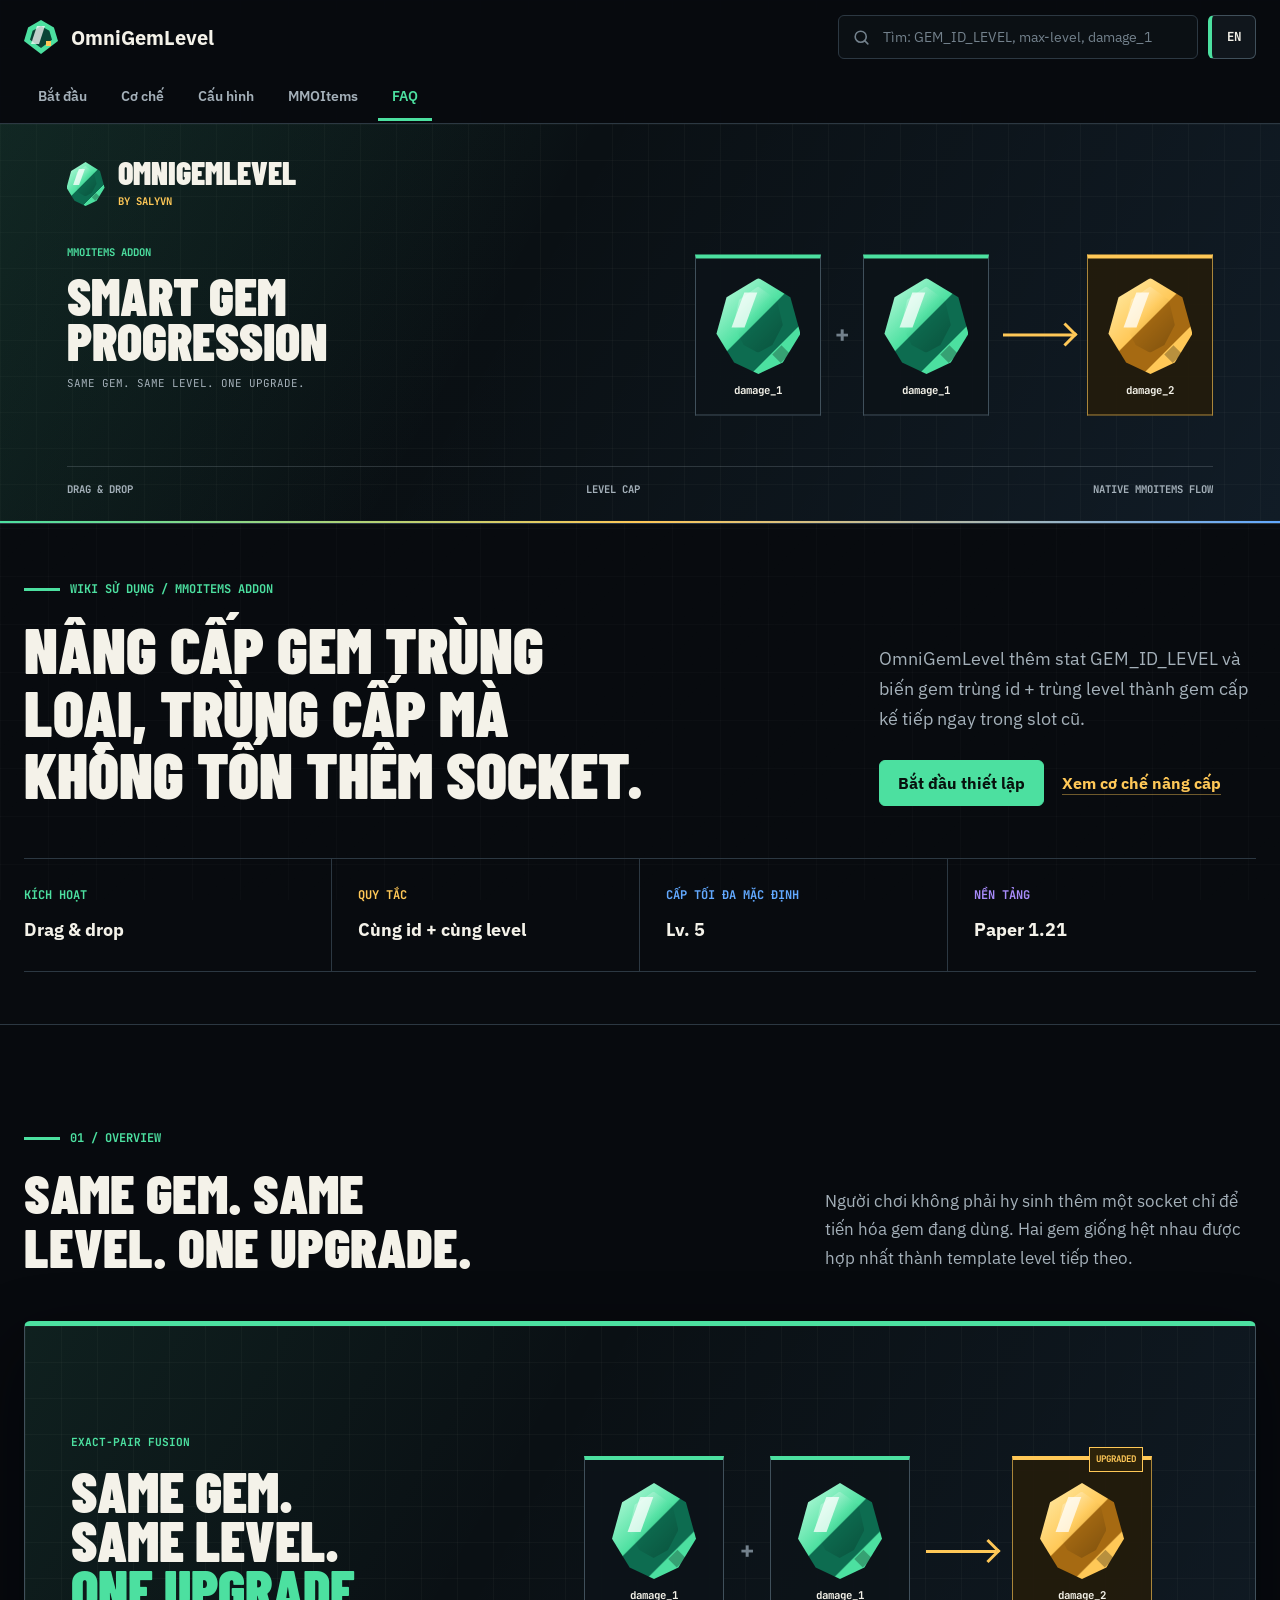
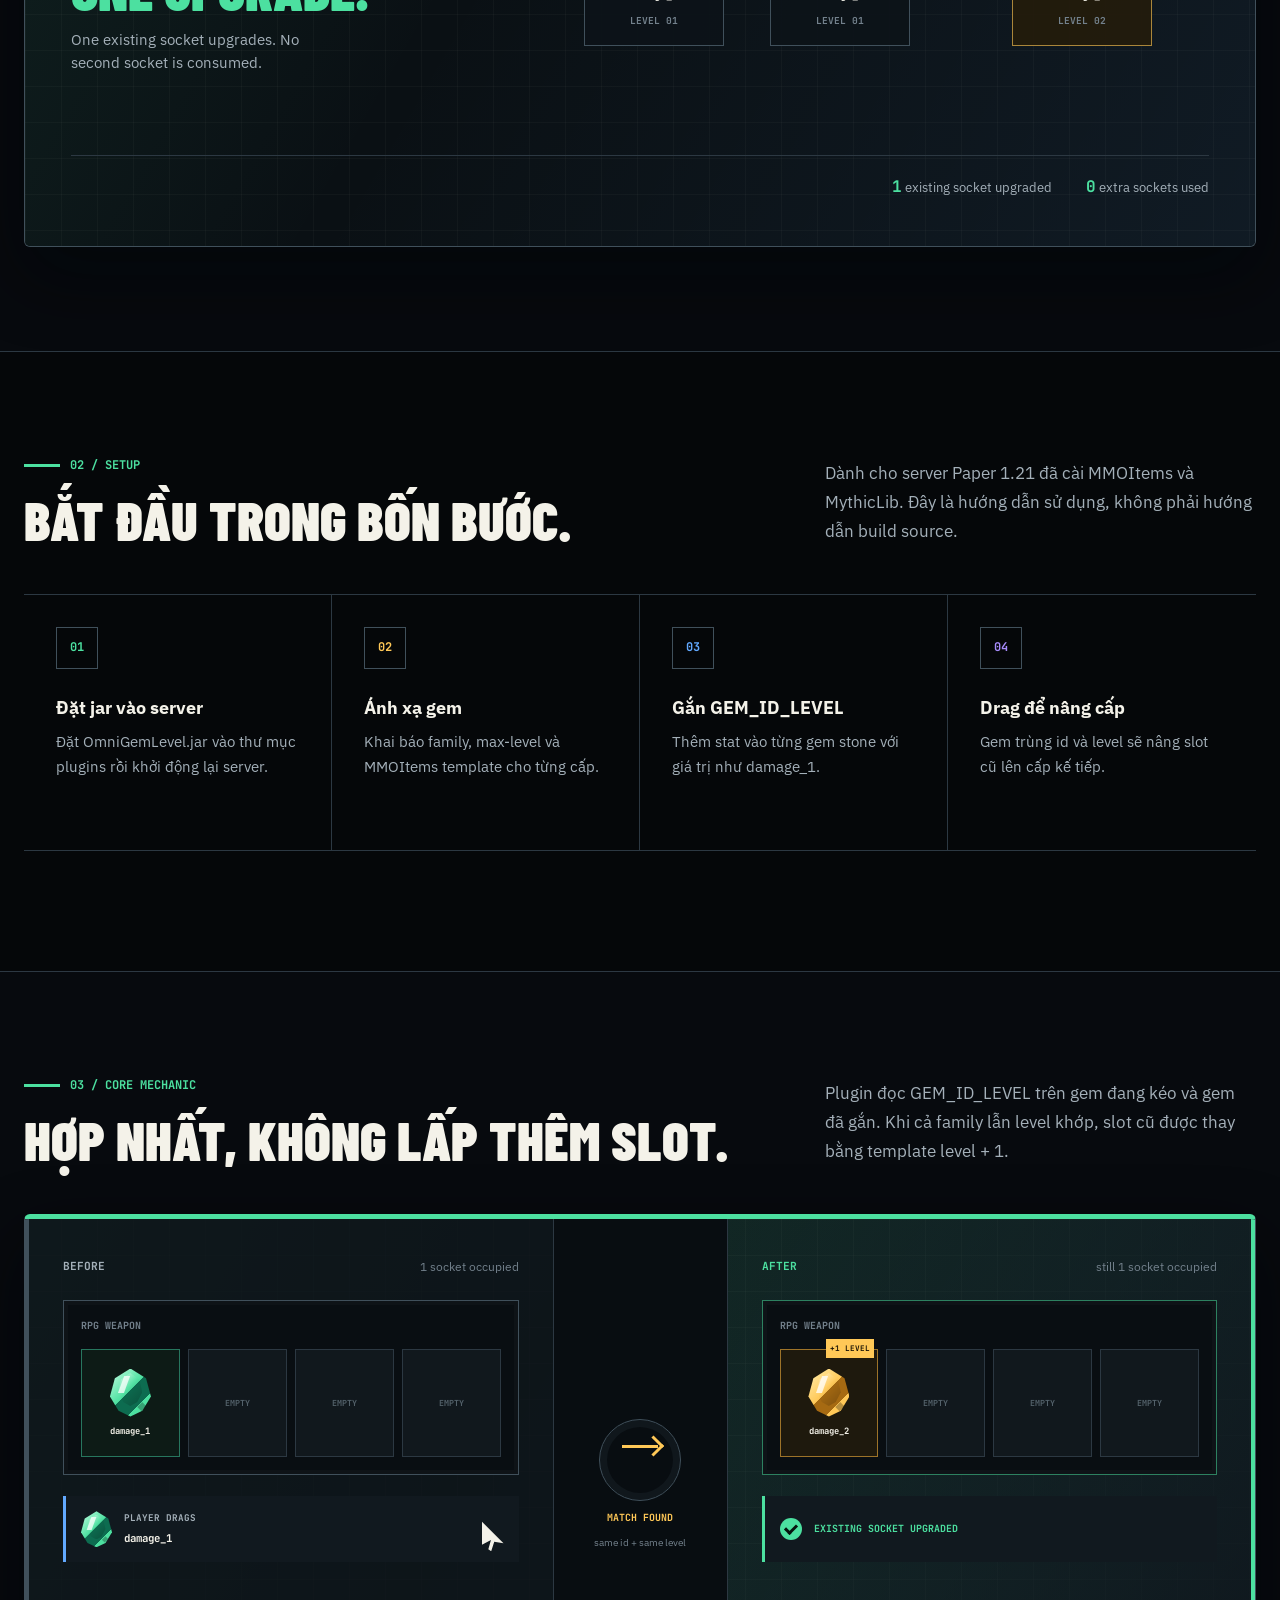
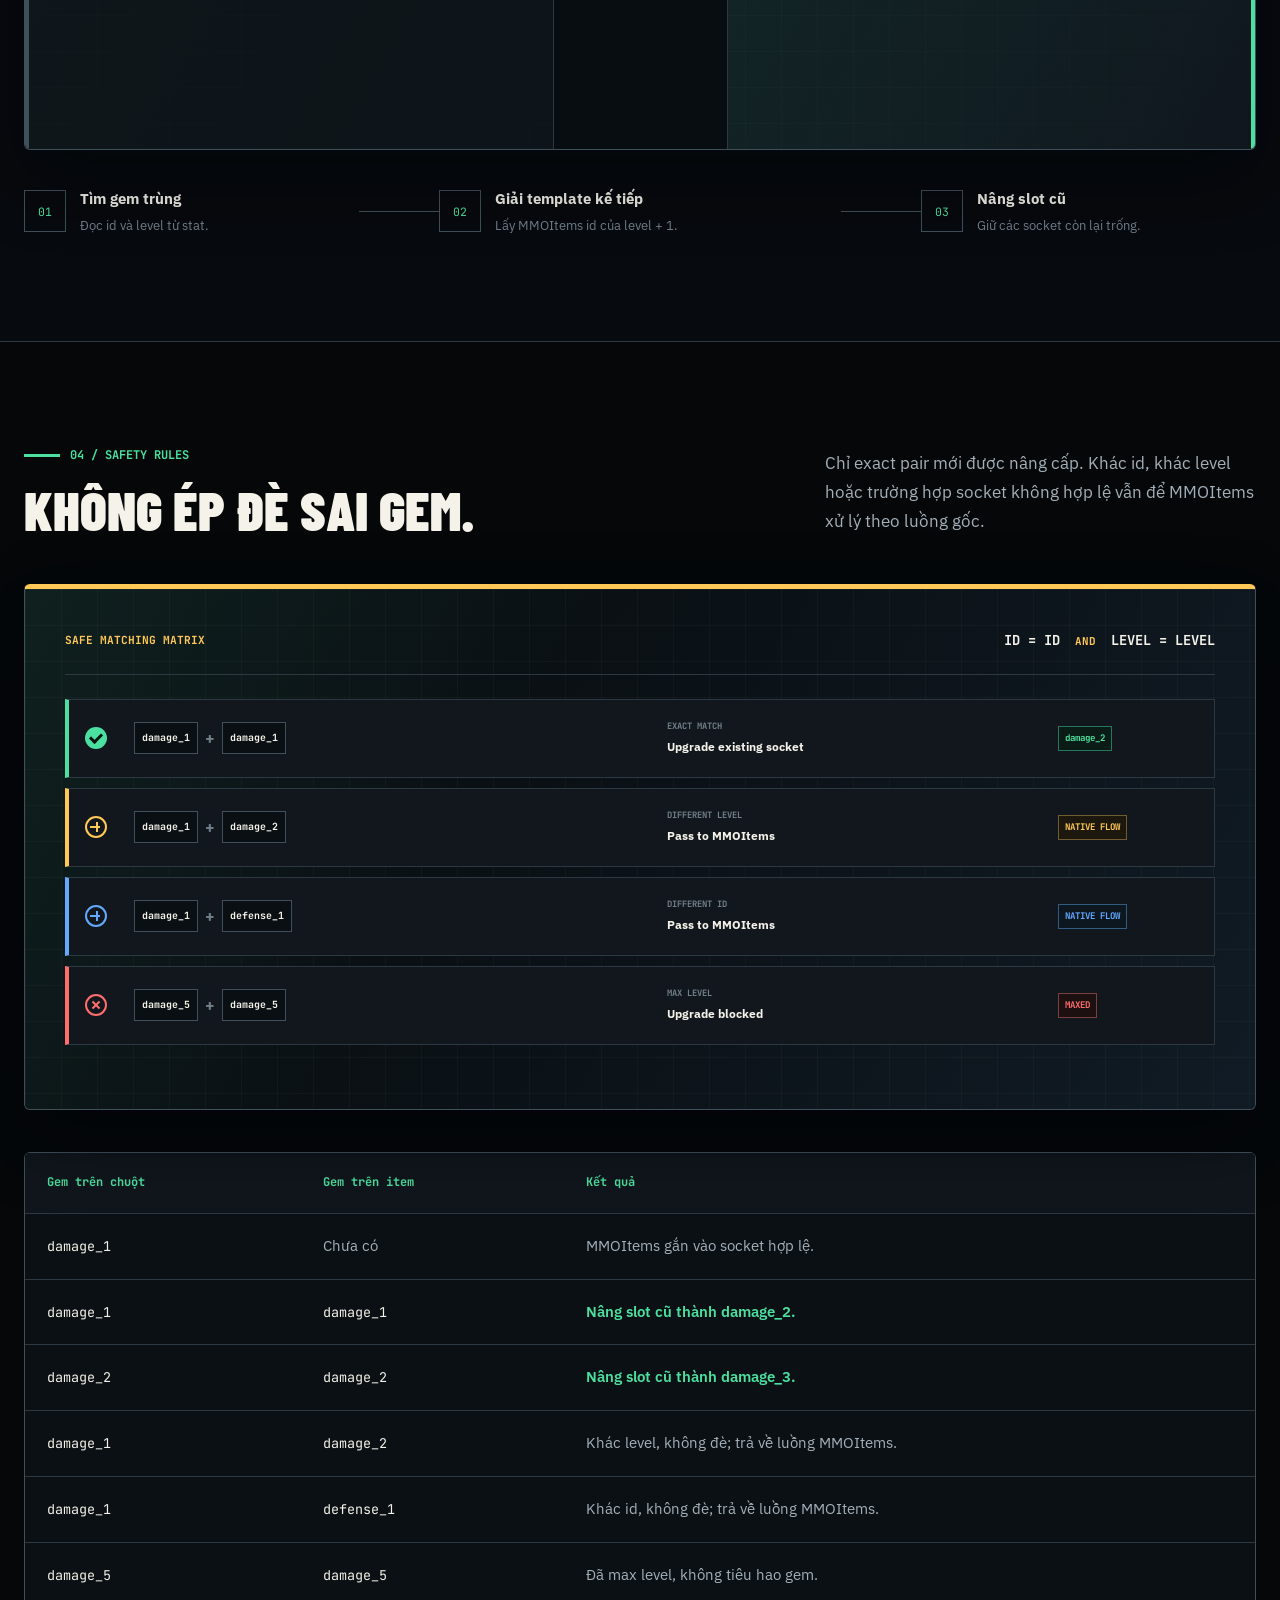
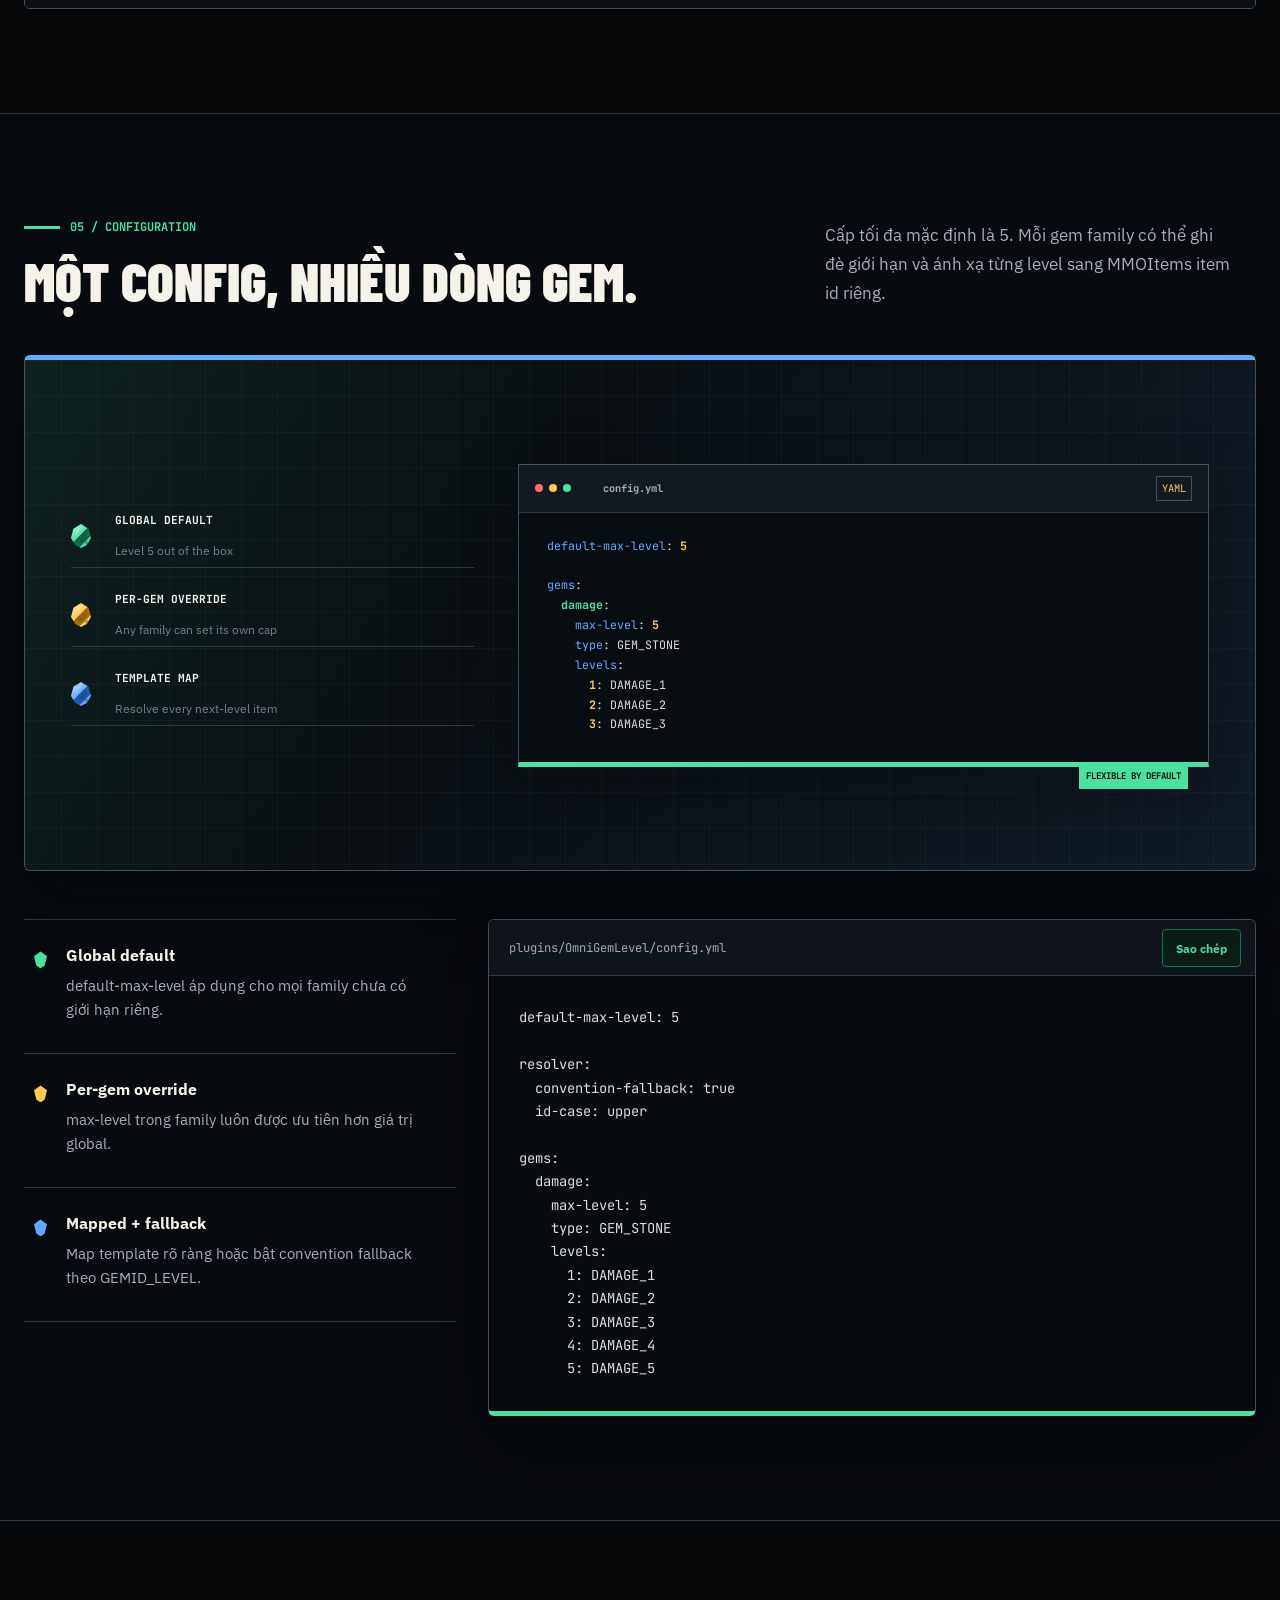
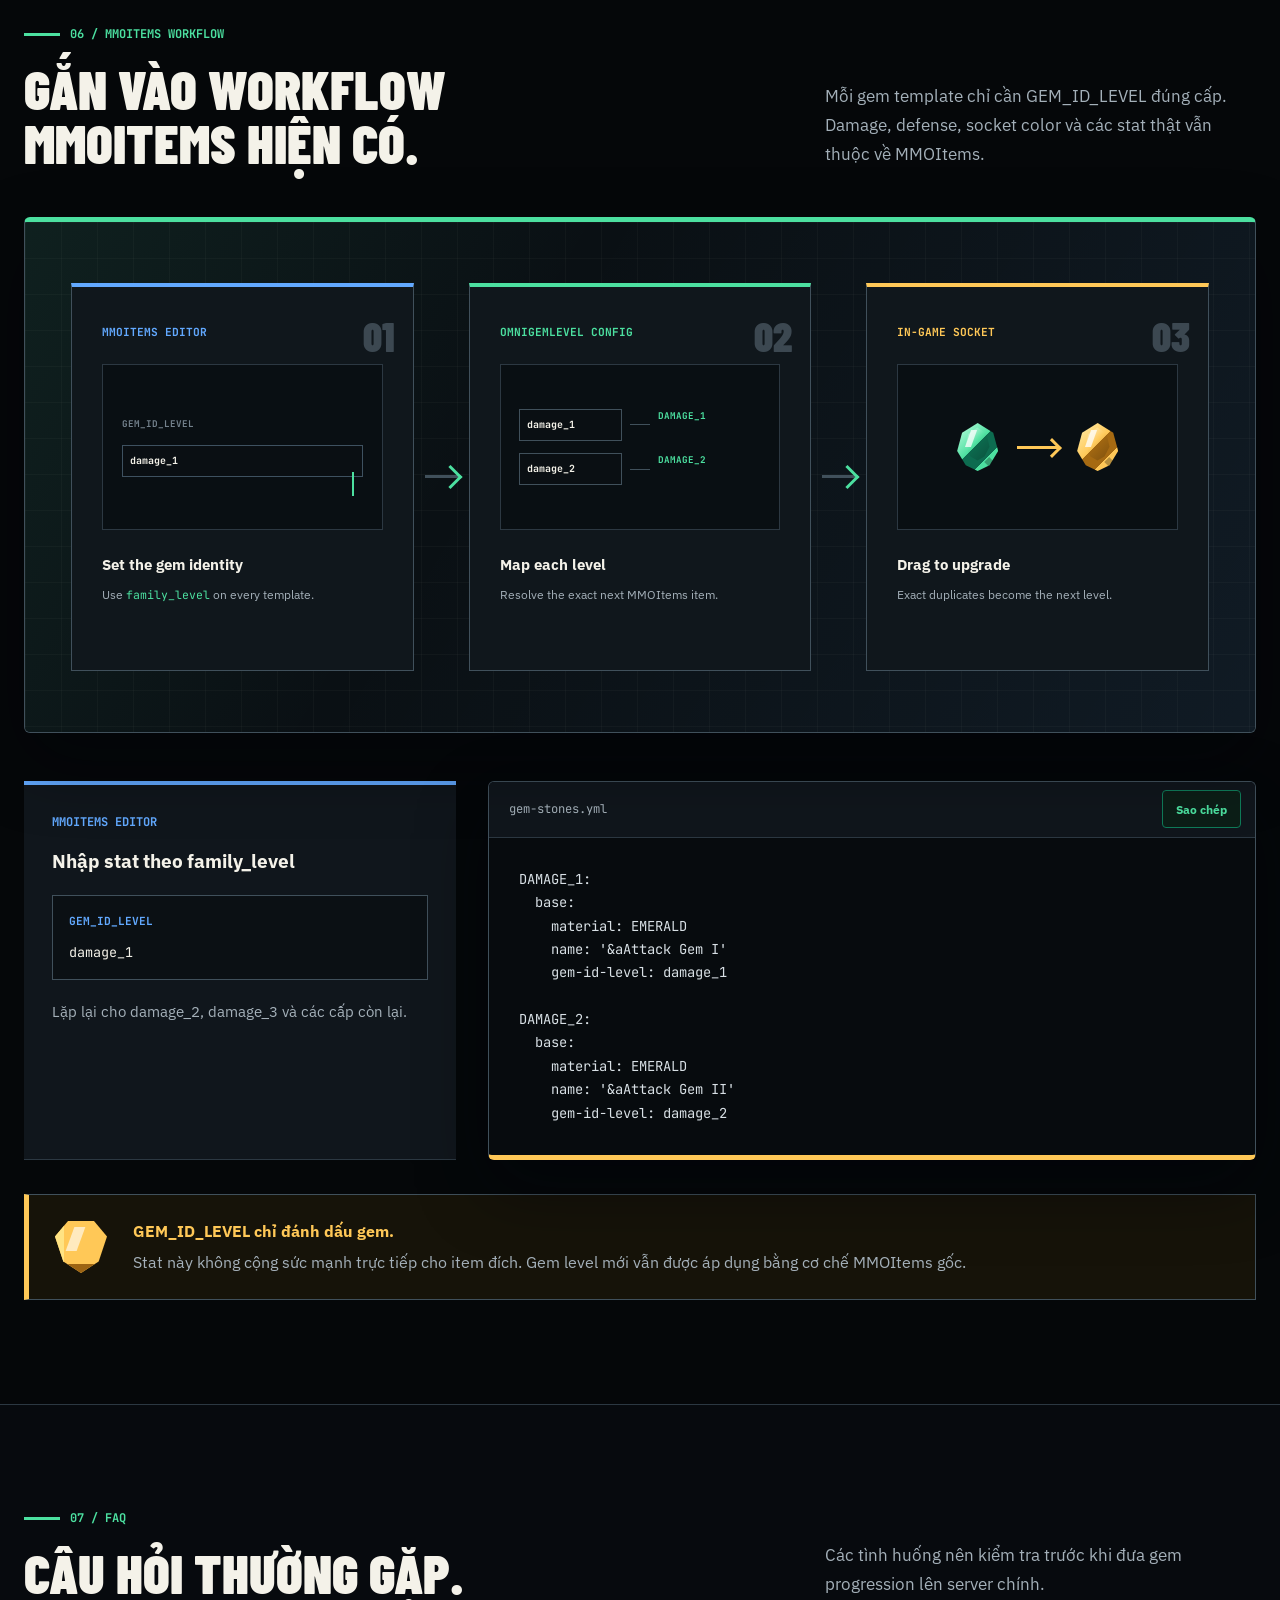
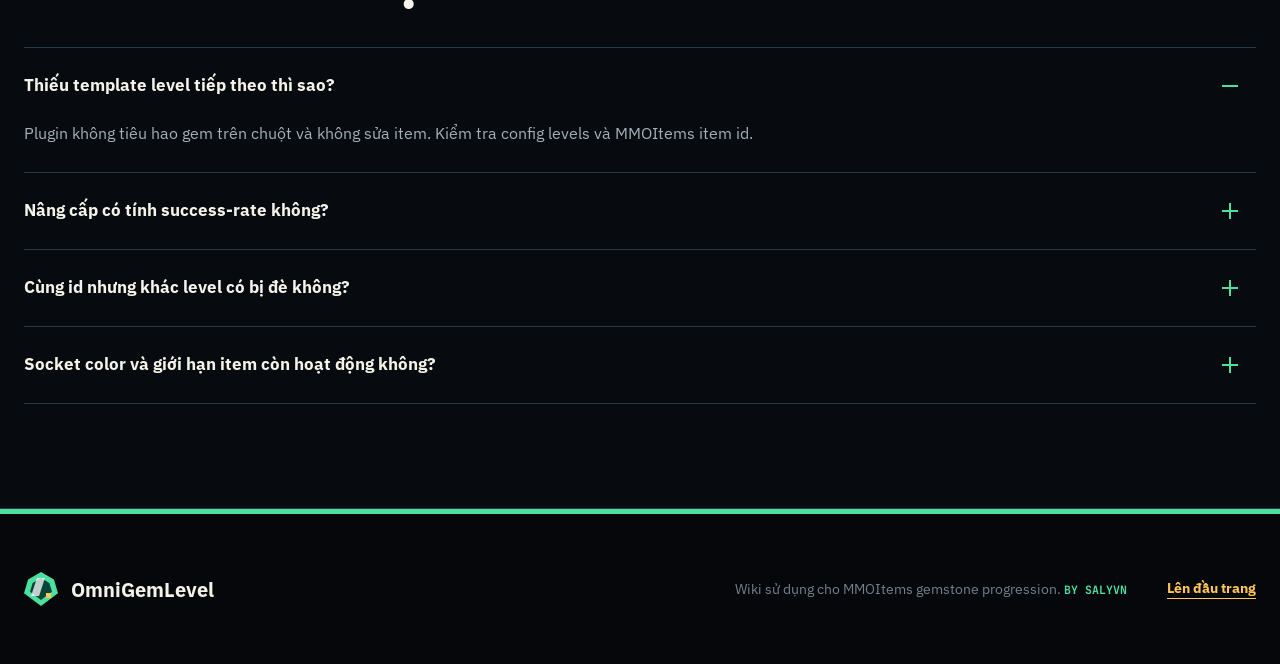
==== commit 3223ed19: "fix(samples): align gem visuals and rename examples" ====
--- a/docs/index.html
+++ b/docs/index.html
@@ -67,7 +67,7 @@
       <div class="topbar-actions">
         <label class="search-box" for="wikiSearch">
           <svg viewBox="0 0 24 24" aria-hidden="true"><circle cx="11" cy="11" r="7"></circle><path d="m20 20-4-4"></path></svg>
-          <input id="wikiSearch" type="search" data-i18n-placeholder="search_placeholder" placeholder="Tìm: GEM_ID_LEVEL, max-level, satthuong_1">
+          <input id="wikiSearch" type="search" data-i18n-placeholder="search_placeholder" placeholder="Tìm: GEM_ID_LEVEL, max-level, damage_1">
         </label>
         <button class="lang-button" id="langToggle" type="button" aria-label="Đổi ngôn ngữ">EN</button>
       </div>
@@ -97,17 +97,17 @@
         <div class="css-banner-fusion" aria-hidden="true">
           <div class="css-mini-card">
             <span class="css-gem gem-emerald"><i></i></span>
-            <code>satthuong_1</code>
+            <code>damage_1</code>
           </div>
           <b class="css-math">+</b>
           <div class="css-mini-card">
             <span class="css-gem gem-emerald"><i></i></span>
-            <code>satthuong_1</code>
+            <code>damage_1</code>
           </div>
           <span class="css-flow-arrow"></span>
           <div class="css-mini-card is-upgraded">
             <span class="css-gem gem-gold"><i></i></span>
-            <code>satthuong_2</code>
+            <code>damage_2</code>
           </div>
         </div>
         <div class="css-banner-foot" aria-hidden="true"><span>DRAG &amp; DROP</span><span>LEVEL CAP</span><span>NATIVE MMOITEMS FLOW</span></div>
@@ -144,18 +144,18 @@
         <p data-i18n="overview_copy">Người chơi không phải hy sinh thêm một socket chỉ để tiến hóa gem đang dùng. Hai gem giống hệt nhau được hợp nhất thành template level tiếp theo.</p>
       </div>
       <div class="shell media-frame">
-        <div class="css-showcase css-overview-visual" role="img" aria-label="Two satthuong level one gems combine into one level two gem">
+        <div class="css-showcase css-overview-visual" role="img" aria-label="Two damage level one gems combine into one level two gem">
           <div class="css-showcase-copy">
             <small>EXACT-PAIR FUSION</small>
             <b>SAME GEM.<br>SAME LEVEL.<br><em>ONE UPGRADE.</em></b>
             <span>One existing socket upgrades. No second socket is consumed.</span>
           </div>
           <div class="css-overview-fusion" aria-hidden="true">
-            <div class="css-gem-card"><span class="css-gem gem-emerald"><i></i></span><code>satthuong_1</code><small>LEVEL 01</small></div>
+            <div class="css-gem-card"><span class="css-gem gem-emerald"><i></i></span><code>damage_1</code><small>LEVEL 01</small></div>
             <b class="css-math">+</b>
-            <div class="css-gem-card"><span class="css-gem gem-emerald"><i></i></span><code>satthuong_1</code><small>LEVEL 01</small></div>
+            <div class="css-gem-card"><span class="css-gem gem-emerald"><i></i></span><code>damage_1</code><small>LEVEL 01</small></div>
             <span class="css-flow-arrow"></span>
-            <div class="css-gem-card result-card"><span class="css-gem gem-gold"><i></i></span><code>satthuong_2</code><small>LEVEL 02</small><mark>UPGRADED</mark></div>
+            <div class="css-gem-card result-card"><span class="css-gem gem-gold"><i></i></span><code>damage_2</code><small>LEVEL 02</small><mark>UPGRADED</mark></div>
           </div>
           <div class="css-overview-facts" aria-hidden="true"><span><b>1</b> existing socket upgraded</span><span><b>0</b> extra sockets used</span></div>
         </div>
@@ -185,7 +185,7 @@
         <li>
           <span>03</span>
           <h3 data-i18n="step_3_title">Gắn GEM_ID_LEVEL</h3>
-          <p data-i18n="step_3_copy">Thêm stat vào từng gem stone với giá trị như satthuong_1.</p>
+          <p data-i18n="step_3_copy">Thêm stat vào từng gem stone với giá trị như damage_1.</p>
         </li>
         <li>
           <span>04</span>
@@ -204,17 +204,17 @@
         <p data-i18n="mechanics_copy">Plugin đọc GEM_ID_LEVEL trên gem đang kéo và gem đã gắn. Khi cả family lẫn level khớp, slot cũ được thay bằng template level + 1.</p>
       </div>
       <div class="shell media-frame accent-green">
-        <div class="css-showcase css-mechanics-visual" role="img" aria-label="An existing socket with satthuong level one upgrades to satthuong level two">
+        <div class="css-showcase css-mechanics-visual" role="img" aria-label="An existing socket with damage level one upgrades to damage level two">
           <div class="css-socket-column">
             <div class="css-visual-label"><b>BEFORE</b><span>1 socket occupied</span></div>
             <div class="css-item-frame">
               <small>RPG WEAPON</small>
               <div class="css-socket-grid">
-                <div class="css-socket occupied"><span class="css-gem gem-emerald gem-small"><i></i></span><code>satthuong_1</code></div>
+                <div class="css-socket occupied"><span class="css-gem gem-emerald gem-small"><i></i></span><code>damage_1</code></div>
                 <div class="css-socket">EMPTY</div><div class="css-socket">EMPTY</div><div class="css-socket">EMPTY</div>
               </div>
             </div>
-            <div class="css-drag-card"><span class="css-cursor"></span><span class="css-gem gem-emerald gem-tiny"><i></i></span><div><b>PLAYER DRAGS</b><code>satthuong_1</code></div></div>
+            <div class="css-drag-card"><span class="css-cursor"></span><span class="css-gem gem-emerald gem-tiny"><i></i></span><div><b>PLAYER DRAGS</b><code>damage_1</code></div></div>
           </div>
           <div class="css-merge-core" aria-hidden="true"><span class="css-core-arrow"></span><b>MATCH FOUND</b><small>same id + same level</small></div>
           <div class="css-socket-column is-after">
@@ -222,7 +222,7 @@
             <div class="css-item-frame success-frame">
               <small>RPG WEAPON</small>
               <div class="css-socket-grid">
-                <div class="css-socket occupied upgraded"><span class="css-gem gem-gold gem-small"><i></i></span><code>satthuong_2</code><mark>+1 LEVEL</mark></div>
+                <div class="css-socket occupied upgraded"><span class="css-gem gem-gold gem-small"><i></i></span><code>damage_2</code><mark>+1 LEVEL</mark></div>
                 <div class="css-socket">EMPTY</div><div class="css-socket">EMPTY</div><div class="css-socket">EMPTY</div>
               </div>
             </div>
@@ -251,10 +251,10 @@
         <div class="css-showcase css-rules-visual" role="img" aria-label="Exact pairs upgrade, other pairs use MMOItems flow or respect max level">
           <div class="css-rules-head"><span>SAFE MATCHING MATRIX</span><b>ID = ID <i>AND</i> LEVEL = LEVEL</b></div>
           <div class="css-rule-list">
-            <div class="css-rule-row rule-positive"><span class="css-check"></span><div><code>satthuong_1</code><b>+</b><code>satthuong_1</code></div><p><small>EXACT MATCH</small><strong>Upgrade existing socket</strong></p><mark>satthuong_2</mark></div>
-            <div class="css-rule-row rule-neutral"><span class="css-pass"></span><div><code>satthuong_1</code><b>+</b><code>satthuong_2</code></div><p><small>DIFFERENT LEVEL</small><strong>Pass to MMOItems</strong></p><mark>NATIVE FLOW</mark></div>
-            <div class="css-rule-row rule-blue"><span class="css-pass"></span><div><code>satthuong_1</code><b>+</b><code>phongthu_1</code></div><p><small>DIFFERENT ID</small><strong>Pass to MMOItems</strong></p><mark>NATIVE FLOW</mark></div>
-            <div class="css-rule-row rule-blocked"><span class="css-stop"></span><div><code>satthuong_5</code><b>+</b><code>satthuong_5</code></div><p><small>MAX LEVEL</small><strong>Upgrade blocked</strong></p><mark>MAXED</mark></div>
+            <div class="css-rule-row rule-positive"><span class="css-check"></span><div><code>damage_1</code><b>+</b><code>damage_1</code></div><p><small>EXACT MATCH</small><strong>Upgrade existing socket</strong></p><mark>damage_2</mark></div>
+            <div class="css-rule-row rule-neutral"><span class="css-pass"></span><div><code>damage_1</code><b>+</b><code>damage_2</code></div><p><small>DIFFERENT LEVEL</small><strong>Pass to MMOItems</strong></p><mark>NATIVE FLOW</mark></div>
+            <div class="css-rule-row rule-blue"><span class="css-pass"></span><div><code>damage_1</code><b>+</b><code>defense_1</code></div><p><small>DIFFERENT ID</small><strong>Pass to MMOItems</strong></p><mark>NATIVE FLOW</mark></div>
+            <div class="css-rule-row rule-blocked"><span class="css-stop"></span><div><code>damage_5</code><b>+</b><code>damage_5</code></div><p><small>MAX LEVEL</small><strong>Upgrade blocked</strong></p><mark>MAXED</mark></div>
           </div>
         </div>
       </div>
@@ -269,12 +269,12 @@
             </tr>
           </thead>
           <tbody>
-            <tr><td><code>satthuong_1</code></td><td data-i18n="table_empty">Chưa có</td><td data-i18n="table_native">MMOItems gắn vào socket hợp lệ.</td></tr>
-            <tr class="positive-row"><td><code>satthuong_1</code></td><td><code>satthuong_1</code></td><td data-i18n="table_upgrade_2">Nâng slot cũ thành satthuong_2.</td></tr>
-            <tr class="positive-row"><td><code>satthuong_2</code></td><td><code>satthuong_2</code></td><td data-i18n="table_upgrade_3">Nâng slot cũ thành satthuong_3.</td></tr>
-            <tr><td><code>satthuong_1</code></td><td><code>satthuong_2</code></td><td data-i18n="table_next_slot">Khác level, không đè; trả về luồng MMOItems.</td></tr>
-            <tr><td><code>satthuong_1</code></td><td><code>phongthu_1</code></td><td data-i18n="table_diff_id">Khác id, không đè; trả về luồng MMOItems.</td></tr>
-            <tr><td><code>satthuong_5</code></td><td><code>satthuong_5</code></td><td data-i18n="table_max">Đã max level, không tiêu hao gem.</td></tr>
+            <tr><td><code>damage_1</code></td><td data-i18n="table_empty">Chưa có</td><td data-i18n="table_native">MMOItems gắn vào socket hợp lệ.</td></tr>
+            <tr class="positive-row"><td><code>damage_1</code></td><td><code>damage_1</code></td><td data-i18n="table_upgrade_2">Nâng slot cũ thành damage_2.</td></tr>
+            <tr class="positive-row"><td><code>damage_2</code></td><td><code>damage_2</code></td><td data-i18n="table_upgrade_3">Nâng slot cũ thành damage_3.</td></tr>
+            <tr><td><code>damage_1</code></td><td><code>damage_2</code></td><td data-i18n="table_next_slot">Khác level, không đè; trả về luồng MMOItems.</td></tr>
+            <tr><td><code>damage_1</code></td><td><code>defense_1</code></td><td data-i18n="table_diff_id">Khác id, không đè; trả về luồng MMOItems.</td></tr>
+            <tr><td><code>damage_5</code></td><td><code>damage_5</code></td><td data-i18n="table_max">Đã max level, không tiêu hao gem.</td></tr>
           </tbody>
         </table>
       </div>
@@ -298,13 +298,13 @@
           <div class="css-terminal"><div class="css-terminal-bar"><span><i></i><i></i><i></i></span><b>config.yml</b><small>YAML</small></div><pre><code><em>default-max-level</em>: <b>5</b>
 
 <em>gems</em>:
-  <strong>satthuong</strong>:
+  <strong>damage</strong>:
     <em>max-level</em>: <b>5</b>
     <em>type</em>: GEM_STONE
     <em>levels</em>:
-      <b>1</b>: SATTHUONG_1
-      <b>2</b>: SATTHUONG_2
-      <b>3</b>: SATTHUONG_3</code></pre><mark>FLEXIBLE BY DEFAULT</mark></div>
+      <b>1</b>: DAMAGE_1
+      <b>2</b>: DAMAGE_2
+      <b>3</b>: DAMAGE_3</code></pre><mark>FLEXIBLE BY DEFAULT</mark></div>
         </div>
       </div>
 
@@ -336,15 +336,15 @@
   id-case: upper
 
 gems:
-  satthuong:
+  damage:
     max-level: 5
     type: GEM_STONE
     levels:
-      1: SATTHUONG_1
-      2: SATTHUONG_2
-      3: SATTHUONG_3
-      4: SATTHUONG_4
-      5: SATTHUONG_5</code></pre>
+      1: DAMAGE_1
+      2: DAMAGE_2
+      3: DAMAGE_3
+      4: DAMAGE_4
+      5: DAMAGE_5</code></pre>
         </div>
       </div>
     </section>
@@ -359,9 +359,9 @@
       </div>
       <div class="shell media-frame accent-green">
         <div class="css-showcase css-workflow-visual" role="img" aria-label="MMOItems workflow from GEM ID LEVEL stat to mapping and drag upgrade">
-          <article class="css-workflow-step step-blue"><b>01</b><small>MMOITEMS EDITOR</small><div class="css-editor-visual"><span>GEM_ID_LEVEL</span><code>satthuong_1</code><i></i></div><strong>Set the gem identity</strong><p>Use <code>family_level</code> on every template.</p></article>
+          <article class="css-workflow-step step-blue"><b>01</b><small>MMOITEMS EDITOR</small><div class="css-editor-visual"><span>GEM_ID_LEVEL</span><code>damage_1</code><i></i></div><strong>Set the gem identity</strong><p>Use <code>family_level</code> on every template.</p></article>
           <span class="css-workflow-arrow"></span>
-          <article class="css-workflow-step step-green"><b>02</b><small>OMNIGEMLEVEL CONFIG</small><div class="css-map-visual"><code>satthuong_1</code><i></i><b>SATTHUONG_1</b><code>satthuong_2</code><i></i><b>SATTHUONG_2</b></div><strong>Map each level</strong><p>Resolve the exact next MMOItems item.</p></article>
+          <article class="css-workflow-step step-green"><b>02</b><small>OMNIGEMLEVEL CONFIG</small><div class="css-map-visual"><code>damage_1</code><i></i><b>DAMAGE_1</b><code>damage_2</code><i></i><b>DAMAGE_2</b></div><strong>Map each level</strong><p>Resolve the exact next MMOItems item.</p></article>
           <span class="css-workflow-arrow"></span>
           <article class="css-workflow-step step-gold"><b>03</b><small>IN-GAME SOCKET</small><div class="css-upgrade-visual"><span class="css-gem gem-emerald gem-small"><i></i></span><i></i><span class="css-gem gem-gold gem-small"><i></i></span></div><strong>Drag to upgrade</strong><p>Exact duplicates become the next level.</p></article>
         </div>
@@ -371,23 +371,23 @@
         <article class="editor-panel">
           <p class="panel-label">MMOITEMS EDITOR</p>
           <h3 data-i18n="mi_editor_title">Nhập stat theo family_level</h3>
-          <div class="fake-input"><small>GEM_ID_LEVEL</small><code>satthuong_1</code></div>
-          <p data-i18n="mi_editor_copy">Lặp lại cho satthuong_2, satthuong_3 và các cấp còn lại.</p>
+          <div class="fake-input"><small>GEM_ID_LEVEL</small><code>damage_1</code></div>
+          <p data-i18n="mi_editor_copy">Lặp lại cho damage_2, damage_3 và các cấp còn lại.</p>
         </article>
 
         <div class="code-block compact-code">
           <div class="code-bar"><span>gem-stones.yml</span><button type="button" data-copy="yamlExample" data-i18n="copy">Sao chép</button></div>
-          <pre><code id="yamlExample">SATTHUONG_1:
+          <pre><code id="yamlExample">DAMAGE_1:
   base:
     material: EMERALD
-    name: '&amp;aSát Thương Gem I'
-    gem-id-level: satthuong_1
-
-SATTHUONG_2:
+    name: '&amp;aAttack Gem I'
+    gem-id-level: damage_1
+
+DAMAGE_2:
   base:
     material: EMERALD
-    name: '&amp;aSát Thương Gem II'
-    gem-id-level: satthuong_2</code></pre>
+    name: '&amp;aAttack Gem II'
+    gem-id-level: damage_2</code></pre>
         </div>
       </div>
 
--- a/docs/assets/wiki-visuals.css
+++ b/docs/assets/wiki-visuals.css
@@ -43,7 +43,7 @@
 .css-gem::before {
   content: "";
   position: absolute;
-  inset: 9px 18px 21px 17px;
+  inset: 9% 21% 22% 20%;
   clip-path: inherit;
   background: linear-gradient(135deg, rgba(255, 255, 255, .45), transparent 42%, rgba(0, 0, 0, .24));
 }
@@ -51,20 +51,20 @@
 .css-gem::after {
   content: "";
   position: absolute;
-  right: 14px;
-  bottom: 13px;
-  width: 12px;
-  height: 13px;
+  right: 16%;
+  bottom: 14%;
+  width: 14%;
+  height: 14%;
   transform: rotate(45deg);
   background: rgba(0, 0, 0, .28);
 }
 
 .css-gem i {
   position: absolute;
-  top: 15px;
-  left: 22px;
-  width: 13px;
-  height: 35px;
+  top: 15%;
+  left: 26%;
+  width: 15%;
+  height: 36%;
   transform: skew(-20deg);
   background: rgba(255, 255, 255, .74);
 }
@@ -79,35 +79,14 @@
   height: 44px;
 }
 
-.gem-brand i {
-  top: 7px;
-  left: 10px;
-  width: 6px;
-  height: 18px;
-}
-
 .gem-small {
   width: 41px;
   height: 48px;
 }
 
-.gem-small i {
-  top: 8px;
-  left: 11px;
-  width: 6px;
-  height: 17px;
-}
-
 .gem-tiny {
   width: 31px;
   height: 36px;
-}
-
-.gem-tiny i {
-  top: 6px;
-  left: 8px;
-  width: 5px;
-  height: 13px;
 }
 
 .gem-dot {
@@ -133,12 +112,12 @@
   content: "";
   position: absolute;
   right: -1px;
-  top: -6px;
+  top: 50%;
   width: 14px;
   height: 14px;
   border-top: 3px solid var(--gold);
   border-right: 3px solid var(--gold);
-  transform: rotate(45deg);
+  transform: translateY(-50%) rotate(45deg);
 }
 
 .css-math {
@@ -371,4 +350,3 @@
   font-family: "JetBrains Mono", monospace;
   font-size: 1rem;
 }
-
--- a/docs/assets/wiki-visuals-content.css
+++ b/docs/assets/wiki-visuals-content.css
@@ -136,12 +136,14 @@
 
 .css-cursor {
   position: absolute;
+  right: 15px;
+  bottom: 11px;
   width: 22px;
   height: 30px;
-  margin-left: 26px;
   clip-path: polygon(0 0, 100% 73%, 58% 68%, 44% 100%, 31% 93%, 43% 62%, 0 79%);
   background: var(--ink);
   filter: drop-shadow(2px 3px 0 #26313a);
+  pointer-events: none;
 }
 
 .css-drag-card .css-gem {
@@ -203,21 +205,23 @@
 .css-core-arrow {
   position: absolute;
   top: calc(50% - 39px);
+  left: 50%;
   width: 36px;
   height: 3px;
   background: var(--gold);
+  transform: translateX(-50%);
 }
 
 .css-core-arrow::after {
   content: "";
   position: absolute;
   right: -3px;
-  top: -5px;
+  top: 50%;
   width: 12px;
   height: 12px;
   border-top: 3px solid var(--gold);
   border-right: 3px solid var(--gold);
-  transform: rotate(45deg);
+  transform: translateY(-50%) rotate(45deg);
 }
 
 .css-merge-core b {
@@ -626,4 +630,3 @@
 .css-workflow-arrow::after {
   border-color: var(--green);
 }
-
--- a/docs/assets/wiki-visuals-responsive.css
+++ b/docs/assets/wiki-visuals-responsive.css
@@ -7,12 +7,10 @@
   .css-banner-fusion { right: 3.5%; gap: 9px; }
   .css-mini-card { min-width: 106px; padding: 15px 10px 12px; }
   .css-mini-card .css-gem { width: 66px; height: 76px; }
-  .css-mini-card .css-gem i { top: 12px; left: 18px; width: 10px; height: 28px; }
   .css-overview-visual { gap: 20px; padding: 36px; }
   .css-overview-fusion { gap: 10px; }
   .css-gem-card { min-width: 112px; padding: 17px 10px 13px; }
   .css-gem-card .css-gem { width: 65px; height: 75px; }
-  .css-gem-card .css-gem i { top: 12px; left: 18px; width: 10px; height: 28px; }
   .css-mechanics-visual { grid-template-columns: minmax(0, 1fr) 130px minmax(0, 1fr); }
   .css-socket-column { padding: 28px 22px; }
   .css-socket { min-height: 94px; }
@@ -37,7 +35,6 @@
   .css-banner-fusion { right: 6%; bottom: 47px; top: auto; gap: 5px; transform: none; }
   .css-mini-card { min-width: 69px; gap: 5px; border-top-width: 3px; padding: 8px 4px 7px; }
   .css-mini-card .css-gem { width: 39px; height: 45px; }
-  .css-mini-card .css-gem i { top: 7px; left: 10px; width: 6px; height: 17px; }
   .css-mini-card code { font-size: .45rem; }
   .css-banner-fusion .css-flow-arrow { width: 25px; }
   .css-banner-fusion .css-math { font-size: .95rem; }
@@ -49,7 +46,6 @@
   .css-overview-fusion { gap: 5px; }
   .css-gem-card { min-width: 76px; padding: 12px 4px 8px; }
   .css-gem-card .css-gem { width: 44px; height: 51px; }
-  .css-gem-card .css-gem i { top: 8px; left: 12px; width: 7px; height: 19px; }
   .css-gem-card code { font-size: .43rem; }
   .css-gem-card small { font-size: .43rem; }
   .css-gem-card mark { right: 2px; padding: 2px 3px; font-size: .39rem; }
@@ -91,7 +87,7 @@
   .css-workflow-visual { grid-template-columns: 1fr; gap: 0; padding: 24px; }
   .css-workflow-step { min-height: 0; padding: 23px; }
   .css-workflow-arrow { width: 3px; height: 34px; justify-self: center; margin: 0; }
-  .css-workflow-arrow::after { right: -6px; top: auto; bottom: -1px; transform: rotate(135deg); }
+  .css-workflow-arrow::after { right: 50%; top: auto; bottom: -1px; transform: translateX(50%) rotate(135deg); }
   .css-editor-visual, .css-map-visual, .css-upgrade-visual { min-height: 128px; }
 }
 
@@ -103,13 +99,11 @@
   .css-banner-fusion { right: 5%; }
   .css-mini-card { min-width: 61px; }
   .css-mini-card .css-gem { width: 35px; height: 40px; }
-  .css-mini-card .css-gem i { top: 6px; left: 9px; width: 5px; height: 15px; }
   .css-banner-fusion .css-flow-arrow { width: 16px; }
   .css-banner-foot { gap: 6px; font-size: .43rem; }
   .css-showcase { padding: 19px; }
   .css-gem-card { min-width: 63px; }
   .css-gem-card .css-gem { width: 38px; height: 44px; }
-  .css-gem-card .css-gem i { top: 7px; left: 10px; width: 6px; height: 16px; }
   .css-overview-fusion .css-flow-arrow { width: 17px; }
   .css-overview-facts { flex-direction: column; gap: 4px; }
   .css-socket-column { padding: 22px 13px; }
@@ -117,7 +111,6 @@
   .css-socket-grid { gap: 4px; }
   .css-socket { min-height: 72px; }
   .css-socket .gem-small { width: 31px; height: 36px; }
-  .css-socket .gem-small i { top: 6px; left: 8px; width: 5px; height: 13px; }
   .css-visual-label { font-size: .64rem; }
   .css-visual-label span { font-size: .61rem; }
   .css-terminal-bar { grid-template-columns: 45px 1fr auto; padding-inline: 10px; }
